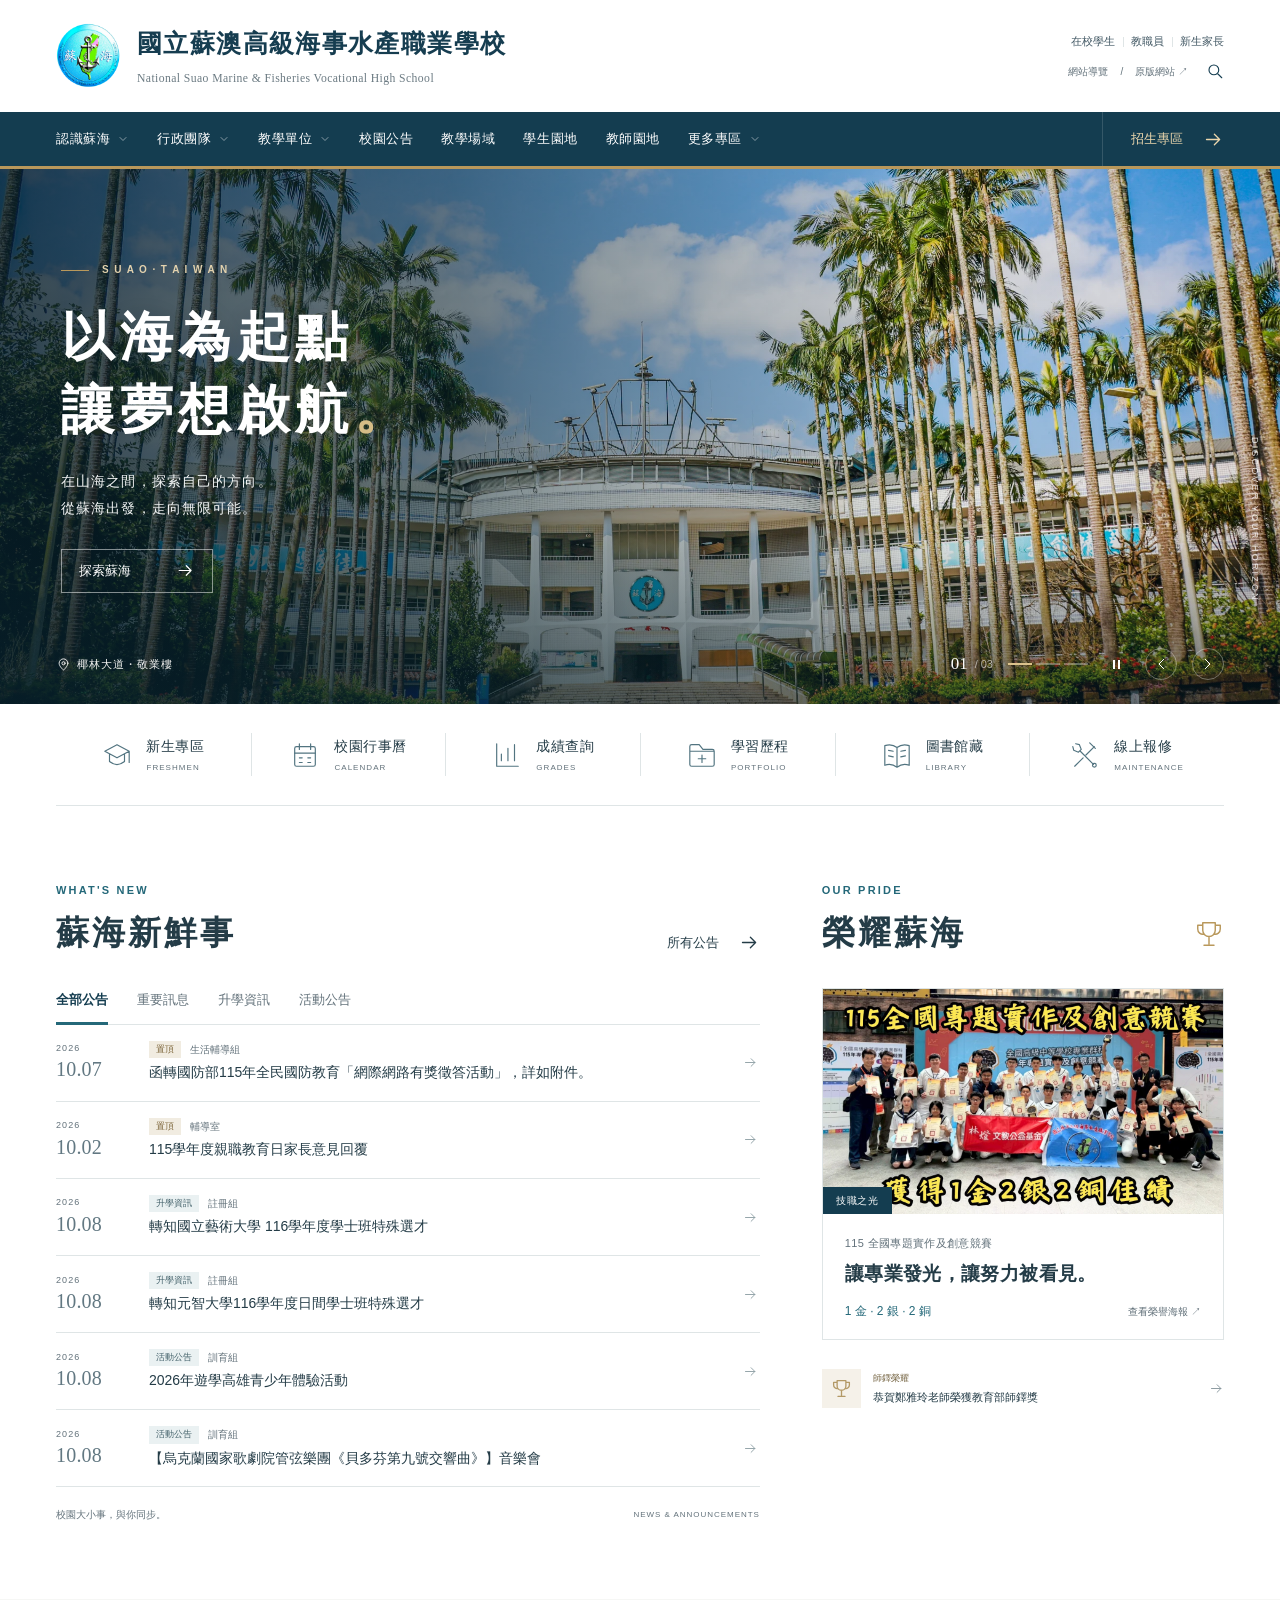
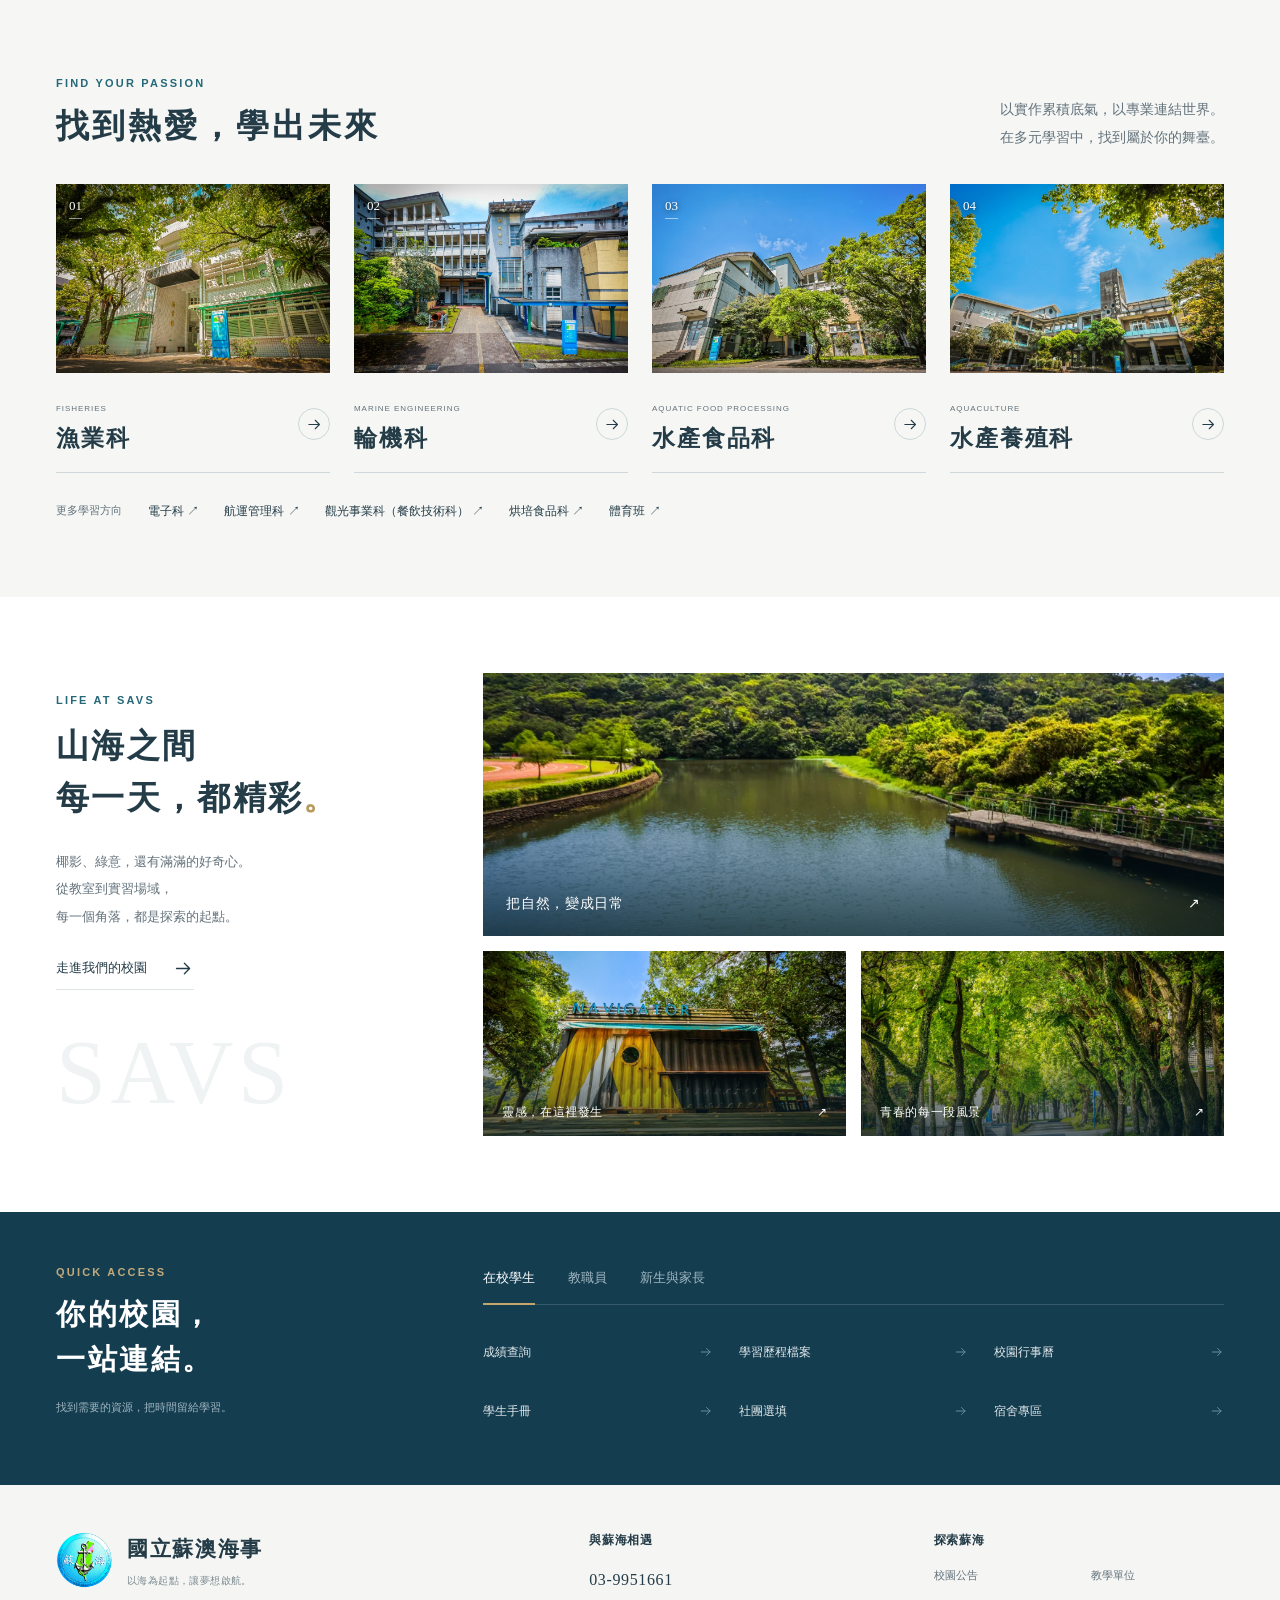
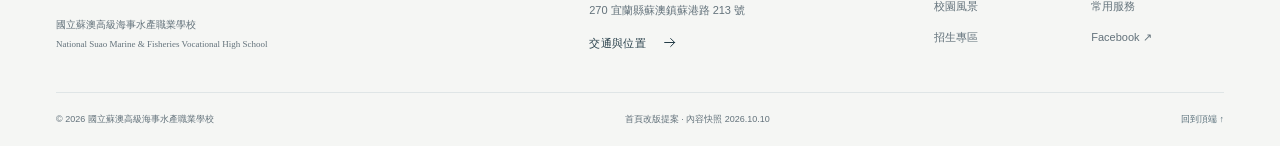
==== index.html @ fe8de96b "first commit" ====
<!doctype html>
<html lang="zh-Hant">
<head>
  <meta charset="utf-8">
  <meta name="viewport" content="width=device-width, initial-scale=1">
  <meta name="description" content="國立蘇澳高級海事水產職業學校。以海為起點，讓夢想啟航。探索校園、教學特色與最新消息。">
  <meta name="theme-color" content="#143d50">
  <title>國立蘇澳海事｜以海為起點，讓夢想啟航</title>
  <link rel="icon" href="assets/school-emblem.png">
  <link rel="preload" as="image" href="assets/hero-campus.webp">
  <link rel="stylesheet" href="style.css">
  <script src="news-data.js" defer></script>
  <script src="script.js" defer></script>
</head>
<body>
  <a class="skip-link" href="#main">跳至主要內容</a>
  <svg xmlns="http://www.w3.org/2000/svg" class="icon-library" aria-hidden="true">
    <symbol id="i-arrow" viewBox="0 0 24 24"><path d="M4 12h15m-6-6 6 6-6 6"/></symbol>
    <symbol id="i-chevron" viewBox="0 0 24 24"><path d="m8 5 7 7-7 7"/></symbol>
    <symbol id="i-down" viewBox="0 0 24 24"><path d="m6 9 6 6 6-6"/></symbol>
    <symbol id="i-search" viewBox="0 0 24 24"><circle cx="10.5" cy="10.5" r="6.5"/><path d="m16 16 5 5"/></symbol>
    <symbol id="i-cap" viewBox="0 0 32 32"><path d="m3 12 13-7 13 7-13 7-13-7Zm5 3v8c5 4 11 4 16 0v-8m5-3v12"/></symbol>
    <symbol id="i-calendar" viewBox="0 0 32 32"><rect x="5" y="7" width="22" height="21" rx="2"/><path d="M10 4v6m12-6v6M5 14h22m-17 5h3m6 0h3m-12 5h3m6 0h3"/></symbol>
    <symbol id="i-chart" viewBox="0 0 32 32"><path d="M5 4v24h23M10 22v-7m7 7V9m7 13V5"/></symbol>
    <symbol id="i-book" viewBox="0 0 32 32"><path d="M16 8C11 4 6 5 3 6v21c5-2 9-1 13 2 4-3 8-4 13-2V6c-3-1-8-2-13 2Zm0 0v21M7 11l5 1m-5 5 5 1m8-6 5-1m-5 7 5-1"/></symbol>
    <symbol id="i-folder" viewBox="0 0 32 32"><path d="M3 10V7a2 2 0 0 1 2-2h8l4 5h10a2 2 0 0 1 2 2v14a2 2 0 0 1-2 2H5a2 2 0 0 1-2-2V10Zm0 2h26m-13 4v8m-4-4h8"/></symbol>
    <symbol id="i-tools" viewBox="0 0 32 32"><path d="m6 4 4 1 2 5-3 3-5-2-1-4m8 5 14 14m-8-10 9-9m-5-4 6 6M5 28l9-9"/><circle cx="26" cy="27" r="2"/></symbol>
    <symbol id="i-pin" viewBox="0 0 24 24"><path d="M19 10c0 5-7 11-7 11S5 15 5 10a7 7 0 1 1 14 0Z"/><circle cx="12" cy="10" r="2.5"/></symbol>
    <symbol id="i-close" viewBox="0 0 24 24"><path d="m6 6 12 12M6 18 18 6"/></symbol>
    <symbol id="i-trophy" viewBox="0 0 24 24"><path d="M7 3h10v6a5 5 0 0 1-10 0V3Zm0 2H3v3a4 4 0 0 0 5 4m9-7h4v3a4 4 0 0 1-5 4m-4 2v6m-4 1h8"/></symbol>
  </svg>

  <header class="site-header" id="top">
    <div class="masthead wrap">
      <a class="brand" href="index.html" aria-label="國立蘇澳海事首頁">
        <img src="assets/school-emblem.png" width="66" height="66" alt="蘇澳海事校徽">
        <span class="brand-copy"><span class="school-name">國立蘇澳高級海事水產職業學校</span><span class="school-english" lang="en">National Suao Marine &amp; Fisheries Vocational High School</span></span>
      </a>
      <div class="header-actions">
        <div class="audience-links"><a href="#services" data-audience="students">在校學生</a><a href="#services" data-audience="staff">教職員</a><a href="#services" data-audience="families">新生家長</a></div>
        <div class="utility-links"><a href="#sitemap">網站導覽</a><span aria-hidden="true">/</span><a href="https://www.savs.ilc.edu.tw/home" target="_blank" rel="noopener">原版網站 ↗</a><button class="search-toggle" aria-label="搜尋首頁" aria-haspopup="dialog"><svg class="icon"><use href="#i-search"/></svg></button></div>
      </div>
      <div class="mobile-controls"><button class="search-toggle" aria-label="搜尋首頁" aria-haspopup="dialog"><svg class="icon"><use href="#i-search"/></svg></button><button class="menu-toggle" aria-label="開啟主選單" aria-expanded="false" aria-controls="main-nav"><span></span><span></span><span></span></button></div>
    </div>
    <div class="nav-shell">
      <nav class="main-nav wrap" id="main-nav" aria-label="主選單">
        <div class="nav-items">
          <details class="nav-group"><summary>認識蘇海 <svg class="icon"><use href="#i-down"/></svg></summary><div class="dropdown"><a href="https://www.savs.ilc.edu.tw/ischool/publish_page/0?cid=1228">學校簡史</a><a href="https://www.savs.ilc.edu.tw/ischool/publish_page/0?cid=1227">歷任校長</a><a href="#campus">校園風景</a><a href="https://www.savs.ilc.edu.tw/ischool/publish_page/0?cid=1232">交通路線</a></div></details>
          <details class="nav-group"><summary>行政團隊 <svg class="icon"><use href="#i-down"/></svg></summary><div class="dropdown"><a href="https://www.savs.ilc.edu.tw/ischool/publish_page/2">校長室</a><a href="https://www.savs.ilc.edu.tw/ischool/publish_page/3">教務處</a><a href="https://www.savs.ilc.edu.tw/ischool/publish_page/4">學務處</a><a href="https://www.savs.ilc.edu.tw/ischool/publish_page/5">實習處</a><a href="https://www.savs.ilc.edu.tw/ischool/publish_page/6">輔導室</a><a href="https://www.savs.ilc.edu.tw/ischool/publish_page/7">圖書館</a><a href="https://www.savs.ilc.edu.tw/ischool/publish_page/8">總務處</a><a href="https://www.savs.ilc.edu.tw/ischool/publish_page/9">人事室</a><a href="https://www.savs.ilc.edu.tw/ischool/publish_page/10">主計室</a><a href="https://www.savs.ilc.edu.tw/ischool/publish_page/11">進修部</a></div></details>
          <details class="nav-group"><summary>教學單位 <svg class="icon"><use href="#i-down"/></svg></summary><div class="dropdown"><a href="#departments">科別探索</a><a href="https://www.savs.ilc.edu.tw/ischool/publish_page/30">漁業科</a><a href="https://www.savs.ilc.edu.tw/ischool/publish_page/31">輪機科</a><a href="https://www.savs.ilc.edu.tw/ischool/publish_page/32">水產食品科</a><a href="https://www.savs.ilc.edu.tw/ischool/publish_page/33">水產養殖科</a><a href="https://www.savs.ilc.edu.tw/ischool/publish_page/34">電子科</a><a href="https://www.savs.ilc.edu.tw/ischool/publish_page/35">航運管理科</a><a href="https://www.savs.ilc.edu.tw/ischool/publish_page/36">觀光事業科（餐飲技術科）</a><a href="https://www.savs.ilc.edu.tw/ischool/publish_page/37">烘培食品科</a><a href="https://www.savs.ilc.edu.tw/ischool/publish_page/38">體育班</a></div></details>
          <a class="nav-link" href="#news">校園公告</a>
          <a class="nav-link" href="#campus">教學場域</a>
          <a class="nav-link" href="#services" data-audience="students">學生園地</a>
          <a class="nav-link" href="#services" data-audience="staff">教師園地</a>
          <details class="nav-group"><summary>更多專區 <svg class="icon"><use href="#i-down"/></svg></summary><div class="dropdown dropdown-right"><a href="https://www.savs.ilc.edu.tw/ischool/publish_page/16">優質計畫</a><a href="https://www.savs.ilc.edu.tw/ischool/publish_page/17">均質計畫</a><a href="https://www.savs.ilc.edu.tw/ischool/publish_page/22">家長會</a><a href="https://www.savs.ilc.edu.tw/ischool/publish_page/42">校友會</a><a href="https://www.savs.ilc.edu.tw/ischool/publish_page/43">教師會</a><a href="https://www.savs.ilc.edu.tw/ischool/publish_page/45">教育基金會</a></div></details>
        </div>
        <a class="nav-admission" href="https://www.savs.ilc.edu.tw/ischool/publish_page/117/">招生專區 <svg class="icon"><use href="#i-arrow"/></svg></a>
      </nav>
    </div>
  </header>

  <main id="main">
    <section class="hero" aria-roledescription="輪播" aria-label="遇見蘇海" tabindex="0">
      <div class="hero-photos">
        <img class="hero-photo is-active" src="assets/hero-campus.webp" alt="晴空下的蘇澳海事敬業樓與椰林大道" width="2400" height="1600" fetchpriority="high">
        <img class="hero-photo" src="assets/hero-evening.webp" alt="夕照映照蘇澳海事椰林與敬業樓" width="2000" height="1333" loading="lazy" aria-hidden="true">
        <img class="hero-photo" src="assets/hero-sports.webp" alt="青山環抱的蘇澳海事運動場" width="2000" height="1333" loading="lazy" aria-hidden="true">
      </div>
      <div class="hero-shade"></div>
      <div class="hero-inner wrap">
        <div class="hero-copy"><p class="eyebrow"><span></span> S U A O · T A I W A N</p><h1>以海為起點<br>讓夢想啟航<span class="gold-dot">。</span></h1><p class="hero-description">在山海之間，探索自己的方向。<br>從蘇海出發，走向無限可能。</p><a class="hero-cta" href="#departments">探索蘇海 <svg class="icon"><use href="#i-arrow"/></svg></a></div>
        <div class="hero-bottom"><span class="hero-location"><svg class="icon"><use href="#i-pin"/></svg><span id="slide-caption">椰林大道・敬業樓</span></span><div class="slider-controls"><span class="slide-count"><b id="slide-number">01</b><span>/ 03</span></span><div class="slide-dots" aria-label="選擇校園照片"><button class="is-active" data-slide="0" aria-label="第 1 張：椰林大道" aria-current="true"></button><button data-slide="1" aria-label="第 2 張：夕照蘇海" aria-current="false"></button><button data-slide="2" aria-label="第 3 張：綠茵操場" aria-current="false"></button></div><button class="slide-pause" aria-label="暫停輪播" aria-pressed="false"><span class="pause-glyph" aria-hidden="true"></span></button><button class="slide-arrow" id="prev-slide" aria-label="上一張照片"><svg class="icon"><use href="#i-chevron"/></svg></button><button class="slide-arrow" id="next-slide" aria-label="下一張照片"><svg class="icon"><use href="#i-chevron"/></svg></button></div></div>
      </div>
      <span class="hero-side-label" aria-hidden="true">DISCOVER YOUR HORIZON</span>
    </section>

    <nav class="quick-links wrap" aria-label="常用服務">
      <a href="https://www.savs.ilc.edu.tw/ischool/publish_page/115/"><svg class="quick-icon"><use href="#i-cap"/></svg><span>新生專區<small>FRESHMEN</small></span><svg class="icon quick-arrow"><use href="#i-arrow"/></svg></a>
      <a href="https://www.savs.ilc.edu.tw/ischool/publish_page/27/?cid=692"><svg class="quick-icon"><use href="#i-calendar"/></svg><span>校園行事曆<small>CALENDAR</small></span><svg class="icon quick-arrow"><use href="#i-arrow"/></svg></a>
      <a href="https://savs-ilc.k12ea.gov.tw/SCH_UI/"><svg class="quick-icon"><use href="#i-chart"/></svg><span>成績查詢<small>GRADES</small></span><svg class="icon quick-arrow"><use href="#i-arrow"/></svg></a>
      <a href="https://epf-mlife.k12ea.gov.tw/Portal.do"><svg class="quick-icon"><use href="#i-folder"/></svg><span>學習歷程<small>PORTFOLIO</small></span><svg class="icon quick-arrow"><use href="#i-arrow"/></svg></a>
      <a href="https://library.savs.ilc.edu.tw/webopac7/index.php"><svg class="quick-icon"><use href="#i-book"/></svg><span>圖書館藏<small>LIBRARY</small></span><svg class="icon quick-arrow"><use href="#i-arrow"/></svg></a>
      <a href="https://www.savs.ilc.edu.tw/ischool/public/repair/index.php?bid=8"><svg class="quick-icon"><use href="#i-tools"/></svg><span>線上報修<small>MAINTENANCE</small></span><svg class="icon quick-arrow"><use href="#i-arrow"/></svg></a>
    </nav>

    <section class="updates-section section-space" id="news">
      <div class="updates-grid wrap">
        <div class="news-column">
          <div class="section-heading"><div><p class="eyebrow">WHAT'S NEW</p><h2>蘇海新鮮事</h2></div><a class="text-link" href="https://www.savs.ilc.edu.tw/ischool/publish_page/0?cid=1260">所有公告 <svg class="icon"><use href="#i-arrow"/></svg></a></div>
          <div class="news-tabs" role="tablist" aria-label="公告分類"><button role="tab" id="tab-all" aria-controls="news-panel" aria-selected="true" data-category="all">全部公告</button><button role="tab" id="tab-important" aria-controls="news-panel" aria-selected="false" tabindex="-1" data-category="important">重要訊息</button><button role="tab" id="tab-admission" aria-controls="news-panel" aria-selected="false" tabindex="-1" data-category="admission">升學資訊</button><button role="tab" id="tab-activities" aria-controls="news-panel" aria-selected="false" tabindex="-1" data-category="activities">活動公告</button></div>
          <div id="news-panel" role="tabpanel" aria-labelledby="tab-all" tabindex="0"><div class="news-list" id="news-list"></div></div>
          <noscript><p>請啟用 JavaScript 以查看分類公告，或<a href="https://www.savs.ilc.edu.tw/ischool/publish_page/0?cid=1260">前往學校公告專區</a>。</p></noscript>
          <div class="news-bottom"><span>校園大小事，與你同步。</span><span>NEWS &amp; ANNOUNCEMENTS</span></div>
        </div>
        <aside class="honor-column" id="honors" aria-labelledby="honor-title">
          <div class="section-heading"><div><p class="eyebrow">OUR PRIDE</p><h2 id="honor-title">榮耀蘇海</h2></div><svg class="honor-icon"><use href="#i-trophy"/></svg></div>
          <button class="honor-feature" data-poster="assets/honor-project.webp" data-poster-title="115 全國專題實作及創意競賽：獲得 1 金 2 銀 2 銅佳績" aria-haspopup="dialog"><div class="honor-image"><img src="assets/honor-project.webp" alt="蘇海師生於115全國專題實作及創意競賽獲獎合影，1金2銀2銅" width="1300" height="731" loading="lazy"><span class="honor-tag">技職之光</span></div><div class="honor-copy"><p>115 全國專題實作及創意競賽</p><h3>讓專業發光，讓努力被看見。</h3><span class="honor-result">1 金 · 2 銀 · 2 銅 <span>查看榮譽海報 ↗</span></span></div></button>
          <button class="honor-small" data-poster="assets/honor-teacher.webp" data-poster-title="恭賀鄭雅玲老師榮獲115年度教育部師鐸獎" aria-haspopup="dialog"><span class="small-trophy"><svg class="icon"><use href="#i-trophy"/></svg></span><span><small>師鐸榮耀</small><strong>恭賀鄭雅玲老師榮獲教育部師鐸獎</strong></span><svg class="icon"><use href="#i-arrow"/></svg></button>
        </aside>
      </div>
    </section>

    <section class="departments-section section-space" id="departments">
      <div class="wrap"><div class="section-heading"><div><p class="eyebrow">FIND YOUR PASSION</p><h2>找到熱愛，學出未來</h2></div><p class="section-intro">以實作累積底氣，以專業連結世界。<br>在多元學習中，找到屬於你的舞臺。</p></div>
        <div class="department-grid">
          <a class="department-card" href="https://www.savs.ilc.edu.tw/ischool/publish_page/30"><div class="department-image"><img src="assets/department-fishery.webp" alt="漁業科實習與教學空間" width="1000" height="667" loading="lazy"><span class="department-number">01</span></div><div class="department-copy"><span><small>FISHERIES</small><h3>漁業科</h3></span><span class="circle-arrow"><svg class="icon"><use href="#i-arrow"/></svg></span></div></a>
          <a class="department-card" href="https://www.savs.ilc.edu.tw/ischool/publish_page/31"><div class="department-image"><img src="assets/department-marine.webp" alt="輪機科教學設備" width="1000" height="667" loading="lazy"><span class="department-number">02</span></div><div class="department-copy"><span><small>MARINE ENGINEERING</small><h3>輪機科</h3></span><span class="circle-arrow"><svg class="icon"><use href="#i-arrow"/></svg></span></div></a>
          <a class="department-card" href="https://www.savs.ilc.edu.tw/ischool/publish_page/32"><div class="department-image"><img src="assets/department-food.webp" alt="水產食品科實習教室" width="1000" height="667" loading="lazy"><span class="department-number">03</span></div><div class="department-copy"><span><small>AQUATIC FOOD PROCESSING</small><h3>水產食品科</h3></span><span class="circle-arrow"><svg class="icon"><use href="#i-arrow"/></svg></span></div></a>
          <a class="department-card" href="https://www.savs.ilc.edu.tw/ischool/publish_page/33"><div class="department-image"><img src="assets/department-aquaculture.webp" alt="水產養殖科實習場域" width="1000" height="667" loading="lazy"><span class="department-number">04</span></div><div class="department-copy"><span><small>AQUACULTURE</small><h3>水產養殖科</h3></span><span class="circle-arrow"><svg class="icon"><use href="#i-arrow"/></svg></span></div></a>
        </div>
        <div class="more-departments"><span>更多學習方向</span><a href="https://www.savs.ilc.edu.tw/ischool/publish_page/34">電子科 ↗</a><a href="https://www.savs.ilc.edu.tw/ischool/publish_page/35">航運管理科 ↗</a><a href="https://www.savs.ilc.edu.tw/ischool/publish_page/36">觀光事業科（餐飲技術科） ↗</a><a href="https://www.savs.ilc.edu.tw/ischool/publish_page/37">烘培食品科 ↗</a><a href="https://www.savs.ilc.edu.tw/ischool/publish_page/38">體育班 ↗</a></div>
      </div>
    </section>

    <section class="campus-section section-space" id="campus">
      <div class="wrap campus-layout"><div class="campus-story"><p class="eyebrow">LIFE AT SAVS</p><h2>山海之間<br>每一天，都精彩<span>。</span></h2><p>椰影、綠意，還有滿滿的好奇心。<br>從教室到實習場域，<br>每一個角落，都是探索的起點。</p><a class="text-link" href="https://www.savs.ilc.edu.tw/ischool/publish_page/0?cid=2896">走進我們的校園 <svg class="icon"><use href="#i-arrow"/></svg></a><span class="campus-wordmark" aria-hidden="true">SAVS</span></div>
        <div class="campus-gallery"><button class="campus-tile tile-large" data-poster="assets/campus-lake.webp" data-poster-title="綠意環抱的蘇海校園" aria-haspopup="dialog"><img src="assets/campus-lake.webp" alt="蘇海校園的湖景與青山" width="1000" height="667" loading="lazy"><span>把自然，變成日常 <span>↗</span></span></button><button class="campus-tile" data-poster="assets/campus-workshop.webp" data-poster-title="校園裡的創意空間" aria-haspopup="dialog"><img src="assets/campus-workshop.webp" alt="樹蔭下色彩明亮的特色教學空間" width="1000" height="667" loading="lazy"><span>靈感，在這裡發生 <span>↗</span></span></button><button class="campus-tile" data-poster="assets/campus-green.webp" data-poster-title="漫步蘇海綠蔭大道" aria-haspopup="dialog"><img src="assets/campus-green.webp" alt="陽光穿過綠蔭的校園步道" width="1000" height="667" loading="lazy"><span>青春的每一段風景 <span>↗</span></span></button></div>
      </div>
    </section>

    <section class="services-section" id="services"><div class="wrap services-layout"><div class="services-heading"><p class="eyebrow">QUICK ACCESS</p><h2>你的校園，<br>一站連結。</h2><p>找到需要的資源，把時間留給學習。</p></div><div class="services-content"><div class="service-tabs" role="tablist" aria-label="服務對象"><button role="tab" id="service-students" data-service="students" aria-selected="true" aria-controls="service-panel">在校學生</button><button role="tab" id="service-staff" data-service="staff" aria-selected="false" aria-controls="service-panel" tabindex="-1">教職員</button><button role="tab" id="service-families" data-service="families" aria-selected="false" aria-controls="service-panel" tabindex="-1">新生與家長</button></div><div id="service-panel" role="tabpanel" aria-labelledby="service-students" tabindex="0"><div class="service-links" id="service-links"></div></div><noscript><a href="https://www.savs.ilc.edu.tw/home">前往學校服務入口</a></noscript></div></div></section>
  </main>

  <footer class="site-footer" id="sitemap"><div class="wrap"><div class="footer-main"><div class="footer-brand"><a class="brand" href="#top"><img src="assets/school-emblem.png" width="58" height="58" alt=""><span><strong>國立蘇澳海事</strong><small>以海為起點，讓夢想啟航。</small></span></a><p>國立蘇澳高級海事水產職業學校<br><span lang="en">National Suao Marine &amp; Fisheries Vocational High School</span></p></div><div class="footer-contact"><h3>與蘇海相遇</h3><a href="tel:+88639951661">03-9951661</a><p>270 宜蘭縣蘇澳鎮蘇港路 213 號</p><a class="footer-map" href="https://www.savs.ilc.edu.tw/ischool/publish_page/0?cid=1232">交通與位置 <svg class="icon"><use href="#i-arrow"/></svg></a></div><div class="footer-links"><h3>探索蘇海</h3><div><a href="#news">校園公告</a><a href="#departments">教學單位</a><a href="#campus">校園風景</a><a href="#services">常用服務</a><a href="https://www.savs.ilc.edu.tw/ischool/publish_page/117/">招生專區</a><a href="https://zh-tw.facebook.com/savs.ilc.edu.tw/">Facebook ↗</a></div></div></div><div class="footer-bottom"><p>© <span id="copyright-year">2026</span> 國立蘇澳高級海事水產職業學校</p><span>首頁改版提案 · 內容快照 2026.10.10</span><a href="#top">回到頂端 ↑</a></div></div></footer>

  <dialog class="search-dialog" id="search-dialog" aria-labelledby="search-title"><div class="dialog-header"><span class="eyebrow">SEARCH SAVS</span><button class="dialog-close" aria-label="關閉搜尋"><svg class="icon"><use href="#i-close"/></svg></button></div><h2 id="search-title">想找什麼呢？</h2><label class="search-field"><svg class="icon"><use href="#i-search"/></svg><input type="search" id="site-search" placeholder="搜尋首頁公告、科別或常用服務" autocomplete="off" aria-label="搜尋首頁公告、科別或常用服務"></label><p class="search-hint">搜尋範圍：本頁公告與服務連結</p><div id="search-results" class="search-results" aria-live="polite"></div></dialog>
  <dialog class="image-dialog" id="image-dialog" aria-labelledby="image-caption"><div class="dialog-header"><p id="image-caption"></p><button class="dialog-close" aria-label="關閉圖片"><svg class="icon"><use href="#i-close"/></svg></button></div><img id="dialog-image" alt=""></dialog>
</body>
</html>
---- style.css ----
:root{--navy:#143d50;--navy-deep:#102f40;--teal:#246879;--gold:#b9985b;--ink:#243c47;--muted:#63727b;--paper:#f6f7f5;--line:#dfe5e6;--serif:"Noto Serif TC","Songti TC","PMingLiU",serif;--sans:"Noto Sans TC","PingFang TC","Microsoft JhengHei",sans-serif}
*{box-sizing:border-box}html{scroll-behavior:smooth;scroll-padding-top:24px}body{margin:0;color:var(--ink);background:#fff;font-family:var(--sans);font-size:15px;line-height:1.7;-webkit-font-smoothing:antialiased}body.modal-open{overflow:hidden}a{color:inherit;text-decoration:none}button,input{font:inherit}button{cursor:pointer;color:inherit}button,a{-webkit-tap-highlight-color:transparent}button{border:0;background:none}img{max-width:100%;height:auto;display:block}h1,h2,h3,p{margin:0}h1,h2,h3{line-height:1.45}button:focus-visible,a:focus-visible,input:focus-visible,summary:focus-visible,[tabindex]:focus-visible{outline:3px solid #c6a15b;outline-offset:5px}svg{fill:none;stroke:currentColor;stroke-width:1.5;stroke-linecap:round;stroke-linejoin:round}.icon{width:21px;height:21px;flex-shrink:0;vertical-align:middle}.icon-library{position:absolute;width:0;height:0;overflow:hidden}.wrap{width:min(1280px,calc(100% - 112px));margin-inline:auto}.section-space{padding-block:76px}.eyebrow{font-size:11px;font-weight:600;letter-spacing:.2em;color:var(--teal);line-height:1.6;margin-bottom:10px}h2{font-family:var(--serif);font-size:33px;font-weight:700;letter-spacing:.09em}.section-heading{display:flex;align-items:flex-end;justify-content:space-between;gap:24px;margin-bottom:29px}.section-intro{font-size:14px;color:var(--muted);line-height:1.95}.text-link{display:inline-flex;align-items:center;gap:20px;font-size:13px;white-space:nowrap;padding-bottom:4px}.text-link:hover{color:var(--teal)}.text-link .icon{transition:transform .2s}.text-link:hover .icon{transform:translateX(4px)}.skip-link{position:fixed;left:20px;top:-100px;background:var(--navy);color:#fff;z-index:100;padding:12px 20px}.skip-link:focus{top:12px}
/* The quiet masthead and blue navigation echo the reference school's hierarchy. */
.site-header{position:relative;z-index:20;background:#fff}.masthead{height:112px;display:flex;align-items:center;justify-content:space-between;gap:25px}.brand{display:inline-flex;align-items:center;gap:15px}.brand img{object-fit:contain;flex-shrink:0}.brand-copy{display:flex;flex-direction:column;gap:4px}.school-name{font-family:var(--serif);font-size:25px;letter-spacing:.055em;font-weight:700;color:#163d50;white-space:nowrap}.school-english{font-family:Georgia,serif;font-size:11.7px;letter-spacing:.035em;color:#6b7a82}.header-actions{display:flex;flex-direction:column;align-items:flex-end;gap:12px;flex-shrink:0;font-size:11px}.audience-links,.utility-links{display:flex;align-items:center;gap:16px}.audience-links a{color:#435965}.audience-links a:hover,.utility-links a:hover{color:var(--teal)}.audience-links a+a{position:relative}.audience-links a+a:before{content:"";height:10px;border-left:1px solid var(--line);position:absolute;left:-8px;top:5px}.utility-links{color:#63727b;font-size:10px;gap:12px}.search-toggle{padding:0 0 0 6px;color:var(--navy);display:flex;align-items:center}.search-toggle .icon{width:18px;height:18px}.menu-toggle,.mobile-controls{display:none}.nav-shell{background:var(--navy);border-bottom:3px solid var(--gold)}.main-nav{display:flex;align-items:stretch;justify-content:space-between;height:54px;color:#fff}.nav-items{display:flex;align-items:stretch;gap:28px}.nav-group{position:relative}.nav-group summary{display:flex;align-items:center;gap:7px;list-style:none;height:100%;cursor:pointer;font-size:13px;letter-spacing:.04em}.nav-group summary::-webkit-details-marker{display:none}.nav-group summary .icon{width:12px;height:12px;opacity:.65}.nav-group[open] summary .icon{transform:rotate(180deg)}.nav-group summary:hover,.nav-link:hover{color:#dacaac}.nav-link{display:flex;align-items:center;font-size:13px;letter-spacing:.04em}.dropdown{position:absolute;top:calc(100% + 3px);left:-20px;width:232px;background:white;color:var(--ink);padding:12px 0;box-shadow:0 12px 28px #102f4024;border-top:2px solid var(--gold)}.dropdown a{display:block;padding:9px 22px;font-size:13px;line-height:1.55}.dropdown a:hover{background:var(--paper);color:var(--teal)}.dropdown-right{left:auto;right:-20px}.nav-admission{align-items:center;display:flex;gap:20px;color:#ebd7ad;font-size:13px;border-left:1px solid #ffffff24;padding-left:28px}.nav-admission:hover{color:#fff}
/* A photo-led introduction, with controls usable by keyboard and touch. */
.hero{height:535px;position:relative;isolation:isolate;background:var(--navy-deep);overflow:hidden;color:#fff}.hero-photos,.hero-photo,.hero-shade{position:absolute;inset:0;width:100%;height:100%}.hero-photo{object-fit:cover;object-position:50% 77%;opacity:0;transition:opacity 1s ease;z-index:-3}.hero-photo.is-active{opacity:1}.hero-photo:nth-child(3){object-position:50% 59%}.hero-shade{background:linear-gradient(90deg,rgba(7,32,43,.79) 0%,rgba(9,35,44,.55) 35%,rgba(9,35,44,.08) 73%),linear-gradient(0deg,rgba(8,33,44,.5),transparent 33%);z-index:-1}.hero-inner{position:relative;height:100%;display:flex;flex-direction:column;justify-content:center;padding-bottom:18px}.hero-copy{padding-left:5px}.hero .eyebrow{color:#e3d2ae;font-size:10px;letter-spacing:.14em;display:flex;align-items:center;gap:13px;margin-bottom:23px}.hero .eyebrow>span{display:block;width:28px;height:1px;background:var(--gold)}.hero h1{font-family:var(--serif);font-weight:600;font-size:53px;line-height:1.38;letter-spacing:.105em;text-shadow:0 2px 20px #05191e20}.gold-dot{color:#d6bd86}.hero-description{font-size:14px;font-weight:300;letter-spacing:.08em;line-height:1.9;color:#f1f3f3;margin-top:21px}.hero-cta{display:inline-flex;align-items:center;justify-content:space-between;min-width:152px;padding:10px 17px;border:1px solid #ffffff80;font-size:13px;margin-top:27px;gap:36px;transition:background .2s}.hero-cta:hover{background:#ffffff18}.hero-cta .icon{width:19px}.hero-bottom{position:absolute;left:0;right:0;bottom:24px;display:flex;align-items:center;justify-content:space-between}.hero-location{font-size:11px;letter-spacing:.09em;display:flex;align-items:center;gap:6px;color:#f2f2f0}.hero-location .icon{width:15px;height:15px}.slider-controls{display:flex;align-items:center;gap:15px}.slide-count{font-size:11px;display:flex;align-items:center;gap:7px}.slide-count b{font-size:17px;font-family:Georgia,serif;font-weight:400}.slide-count>span{opacity:.6}.slide-dots{display:flex;gap:4px;align-items:center}.slide-dots button{width:24px;height:30px;padding:10px 0;position:relative}.slide-dots button:after{content:"";display:block;width:100%;height:2px;background:#ffffff50}.slide-dots button.is-active:after{background:#dbc28d}.slide-pause{width:27px;height:30px;display:grid;place-items:center}.pause-glyph{width:7px;height:9px;border-left:2px solid #fff;border-right:2px solid #fff}.slide-pause[aria-pressed="true"] .pause-glyph{border:0;width:0;height:0;border-top:5px solid transparent;border-bottom:5px solid transparent;border-left:7px solid #fff}.slide-arrow{width:32px;height:32px;border:1px solid #ffffff55;border-radius:50%;display:grid;place-items:center;padding:6px}.slide-arrow:hover{background:#ffffff25}.slide-arrow .icon{width:16px;height:16px}#prev-slide .icon{transform:rotate(180deg)}.hero-side-label{position:absolute;right:18px;top:50%;writing-mode:vertical-rl;font-size:9px;letter-spacing:.24em;opacity:.8}
.quick-links{display:grid;grid-template-columns:repeat(6,1fr);padding-block:29px;border-bottom:1px solid var(--line)}.quick-links>a{display:flex;gap:14px;align-items:center;justify-content:center;padding:2px 15px;position:relative}.quick-links>a+a{border-left:1px solid var(--line)}.quick-icon{width:30px;height:30px;flex-shrink:0;color:#527480;stroke-width:1.25}.quick-links span{font-size:14px;line-height:1.65;letter-spacing:.03em}.quick-links small{display:block;font-size:8px;letter-spacing:.13em;color:#63727b;margin-top:3px}.quick-arrow{display:none}.quick-links>a:hover{color:var(--teal)}.quick-links>a:hover .quick-icon{transform:translateY(-3px);transition:transform .2s}
/* News stays editorial and scannable; achievements have room for real photographs. */
.updates-grid{display:grid;grid-template-columns:minmax(0,1.75fr) minmax(0,1fr);gap:62px}.news-tabs{display:flex;border-bottom:1px solid var(--line);gap:29px;margin-top:31px}.news-tabs button{padding:0 0 13px;position:relative;color:var(--muted);font-size:13px;white-space:nowrap}.news-tabs [aria-selected="true"]{color:var(--navy);font-weight:600}.news-tabs [aria-selected="true"]:after{content:"";position:absolute;bottom:-1px;left:0;right:0;height:3px;background:var(--teal)}.news-list{min-height:373px}.news-item{display:grid;grid-template-columns:78px 1fr 17px;gap:15px;align-items:center;padding:16px 0;border-bottom:1px solid var(--line);min-height:74px}.news-date{font-family:Georgia,serif;color:#627882;display:flex;flex-direction:column;line-height:1.25}.news-date .date-day{font-size:20px;letter-spacing:.01em}.news-date .date-year{font-family:var(--sans);font-size:9px;letter-spacing:.12em;order:-1;color:#63727b;margin-bottom:3px}.news-body{min-width:0}.news-title{font-size:14px;line-height:1.7;display:-webkit-box;-webkit-line-clamp:1;-webkit-box-orient:vertical;overflow:hidden;font-weight:500}.news-meta{font-size:10px;color:#63727b;display:flex;align-items:center;gap:9px;margin-bottom:3px}.news-tag{font-size:9px;padding:1px 7px;line-height:1.7;background:#eaf1f2;color:#43616a}.news-tag.is-pinned{background:#f1ece1;color:#786033}.news-item>.icon{width:15px;color:#8fa0a6}.news-item:hover .news-title{color:var(--teal)}.news-item:hover>.icon{transform:translateX(3px)}.news-bottom{display:flex;justify-content:space-between;align-items:center;font-size:10px;color:#63727b;margin-top:19px}.news-bottom span:last-child{font-size:8px;letter-spacing:.12em}.honor-column .section-heading{margin-bottom:30px}.honor-icon{width:30px;height:30px;color:var(--gold);margin-bottom:9px;stroke-width:1.15}.honor-feature{text-align:left;padding:0;display:block;width:100%;border:1px solid var(--line);background:#fff}.honor-image{position:relative;overflow:hidden}.honor-image img{width:100%;aspect-ratio:16/9;object-fit:contain;transition:transform .5s}.honor-feature:hover img{transform:scale(1.025)}.honor-tag{position:absolute;left:0;bottom:0;padding:5px 13px;background:var(--navy);color:#fff;font-size:10px;letter-spacing:.08em}.honor-copy{padding:20px 22px 18px}.honor-copy>p{font-size:11px;color:#63727b;letter-spacing:.03em;margin-bottom:7px}.honor-copy h3{font-family:var(--serif);font-size:19px;letter-spacing:.02em;margin-bottom:14px}.honor-result{display:flex;align-items:center;justify-content:space-between;color:var(--teal);font-size:12px}.honor-result span{font-size:10px;color:var(--muted)}.honor-small{display:flex;align-items:center;text-align:left;gap:12px;width:100%;margin-top:16px;padding:13px 0}.small-trophy{width:39px;height:39px;background:#f5f1e9;display:grid;place-items:center;color:#b39966;flex-shrink:0}.honor-small>span:nth-child(2){flex:1}.honor-small small{display:block;color:#756442;font-size:9px;margin-bottom:2px}.honor-small strong{display:block;font-weight:500;font-size:11px;line-height:1.7}.honor-small>.icon{width:15px;color:#88979d}
.departments-section{background:var(--paper)}.departments-section .section-heading{margin-bottom:33px}.department-grid{display:grid;grid-template-columns:repeat(4,minmax(0,1fr));gap:24px}.department-image{position:relative;overflow:hidden}.department-image img{width:100%;aspect-ratio:1.45;object-fit:cover;transition:transform .6s}.department-card:hover img{transform:scale(1.05)}.department-number{position:absolute;left:13px;top:12px;color:#fff;font-family:Georgia,serif;font-size:13px;border-bottom:1px solid #fff8;line-height:1.5;padding-bottom:3px;text-shadow:0 1px 5px #0009}.department-copy{padding:20px 0 16px;display:flex;justify-content:space-between;align-items:center;border-bottom:1px solid #cfd9db;gap:6px}.department-copy small{font-size:8px;color:#63727b;letter-spacing:.12em}.department-copy h3{font-family:var(--serif);font-size:23px;font-weight:600;letter-spacing:.08em;margin-top:4px}.circle-arrow{width:32px;height:32px;border:1px solid #ccd7da;border-radius:50%;display:grid;place-items:center;flex-shrink:0}.circle-arrow .icon{width:17px}.department-card:hover .circle-arrow{background:var(--navy);border-color:var(--navy);color:#fff}.more-departments{display:flex;flex-wrap:wrap;gap:14px 25px;align-items:center;padding-top:28px;font-size:12px}.more-departments>span{color:#63727b;font-size:11px;margin-right:1px}.more-departments>a:hover{color:var(--teal);text-decoration:underline;text-underline-offset:4px}
.campus-section{overflow:hidden}.campus-layout{display:grid;grid-template-columns:.82fr 1.7fr;gap:70px;align-items:center}.campus-story{position:relative;align-self:stretch;padding-top:19px}.campus-story h2{font-size:33px;line-height:1.6;letter-spacing:.07em;white-space:nowrap}.campus-story h2 span{color:var(--gold)}.campus-story>p:not(.eyebrow){font-size:13px;line-height:2.1;color:var(--muted);margin-top:23px}.campus-story .text-link{margin-top:27px;border-bottom:1px solid var(--line);padding-bottom:10px;gap:26px}.campus-wordmark{font-family:Georgia,serif;font-size:90px;letter-spacing:.05em;color:#f0f3f3;line-height:1;margin-top:38px;display:block;user-select:none}.campus-gallery{display:grid;grid-template-columns:1fr 1fr;gap:15px}.campus-tile{position:relative;overflow:hidden;padding:0;display:block;color:#fff;text-align:left}.campus-tile img{width:100%;height:185px;object-fit:cover;transition:transform .7s}.campus-tile:after{content:"";position:absolute;inset:40% 0 0;background:linear-gradient(transparent,#071f2aa8);pointer-events:none}.campus-tile>span{position:absolute;bottom:14px;left:19px;right:19px;font-size:12px;letter-spacing:.05em;z-index:1;display:flex;justify-content:space-between}.campus-tile:hover img{transform:scale(1.04)}.tile-large{grid-column:1/-1}.tile-large img{height:263px}.tile-large>span{font-size:14px;bottom:20px;left:23px;right:23px}
.services-section{background:var(--navy);color:#fff;padding:52px 0}.services-layout{display:grid;grid-template-columns:.82fr 1.7fr;gap:70px}.services-heading .eyebrow{color:#c2aa7b}.services-heading h2{font-size:29px;line-height:1.55}.services-heading>p:last-child{font-size:11px;color:#a0b5bf;margin-top:17px}.service-tabs{display:flex;gap:33px;border-bottom:1px solid #ffffff25}.service-tabs button{padding:3px 0 15px;color:#a2b8c2;position:relative;font-size:13px}.service-tabs [aria-selected="true"]{color:#fff}.service-tabs [aria-selected="true"]:after{content:"";position:absolute;bottom:-1px;left:0;right:0;height:2px;background:#c4a56b}.service-links{display:grid;grid-template-columns:repeat(3,1fr);gap:14px 26px;padding-top:25px;min-height:128px}.service-links a{display:flex;justify-content:space-between;gap:10px;align-items:center;font-size:12px;color:#e1e8eb;padding:4px 0}.service-links .icon{width:14px;height:14px;color:#7597a5}.service-links a:hover{color:#dec28c}
.site-footer{background:#f5f6f4;padding-top:47px}.footer-main{display:grid;grid-template-columns:1.65fr 1fr 1fr;gap:54px;padding-bottom:38px}.footer-brand .brand{gap:13px}.footer-brand .brand strong{display:block;font-size:21px;font-family:var(--serif);letter-spacing:.08em}.footer-brand .brand small{display:block;font-size:10px;color:#7c8a90;margin-top:4px;letter-spacing:.04em}.footer-brand>p{font-size:10px;color:#63727b;margin-top:18px;line-height:1.9}.footer-brand>p span{font-family:Georgia,serif;font-size:9px}.footer-main h3{font-size:12px;letter-spacing:.06em;font-weight:600;margin-bottom:17px}.footer-contact>a{font-size:16px;font-family:Georgia,serif;letter-spacing:.04em}.footer-contact>p{font-size:11px;color:#63727b;margin-top:7px}.footer-contact .footer-map{display:inline-flex;align-items:center;gap:16px;font-size:11px;margin-top:13px;font-family:var(--sans)}.footer-map .icon{width:16px}.footer-links>div{display:grid;grid-template-columns:1fr 1fr;gap:12px 25px;font-size:11px;color:#63727b}.footer-links a:hover{color:var(--teal)}.footer-bottom{border-top:1px solid var(--line);padding:19px 0;display:flex;justify-content:space-between;gap:20px;color:#63727b;font-size:9px}.footer-bottom>a{color:#576e79}
/* Dialogs are shared by the on-page search and full-size image viewer. */
dialog{border:0;color:var(--ink);padding:28px;max-height:90svh;box-shadow:0 24px 90px #071e3d40}dialog::backdrop{background:#0a2535ad;backdrop-filter:blur(4px)}.dialog-header{display:flex;align-items:center;justify-content:space-between;gap:20px;margin-bottom:16px}.dialog-header .eyebrow{margin:0}.dialog-close{display:grid;place-items:center;width:34px;height:34px;background:#eff3f3;flex-shrink:0}.search-dialog{width:min(680px,calc(100% - 32px));padding:32px 36px}.search-dialog h2{font-size:28px;margin:12px 0 25px}.search-field{display:flex;align-items:center;border-bottom:2px solid var(--navy);gap:14px;padding-bottom:10px}.search-field input{border:0;background:transparent;width:100%;padding:5px 0;color:var(--ink);font-size:15px;border-radius:0;min-width:0}.search-field input:focus{outline:none}.search-field:focus-within{outline:2px solid var(--gold);outline-offset:7px}.search-hint{font-size:11px;color:var(--muted);margin-top:13px}.search-results{margin-top:22px;max-height:42svh;overflow:auto}.search-results>a{display:flex;justify-content:space-between;align-items:center;gap:18px;border-bottom:1px solid var(--line);padding:13px 0;font-size:13px}.search-results>a:hover{color:var(--teal)}.search-results small{display:block;color:#8a979d;font-size:10px;margin-bottom:3px}.search-empty{padding:20px 0;color:var(--muted);font-size:13px}.image-dialog{width:min(1100px,calc(100% - 32px));padding:20px}.image-dialog .dialog-header{font-size:14px}.image-dialog>img{width:100%;max-height:75svh;object-fit:contain;background:#f2f4f3}
@media(min-width:1600px){.hero{height:600px}.hero h1{font-size:59px}.hero-inner{padding-bottom:15px}}
@media(max-width:1199px){.wrap{width:calc(100% - 72px)}.school-name{font-size:22px}.school-english{font-size:10.5px}.brand img{width:58px;height:58px}.header-actions{font-size:10px}.nav-items{gap:21px}.nav-group summary,.nav-link,.nav-admission{font-size:12px}.nav-admission{gap:12px;padding-left:19px}.quick-links>a{gap:10px;padding-inline:9px}.quick-links span{font-size:12px}.quick-icon{width:27px;height:27px}.updates-grid{gap:40px;grid-template-columns:1.6fr 1fr}.department-grid{gap:18px}.campus-layout,.services-layout{gap:38px;grid-template-columns:.9fr 1.7fr}.campus-story h2{font-size:29px}.honor-copy{padding:17px}.honor-copy h3{font-size:17px}.more-departments{gap:12px 20px}.footer-main{gap:30px}.footer-brand>p span{font-size:8px}}
@media(max-width:1023px){.school-name{font-size:21px}.school-english{font-size:10px;letter-spacing:0}.header-actions{display:none}.mobile-controls{display:flex;align-items:center;gap:12px;flex-shrink:0}.mobile-controls .search-toggle{width:30px;height:36px;justify-content:center;padding:0}.masthead{height:94px}.menu-toggle{display:flex;flex-direction:column;justify-content:center;align-items:center;gap:5px;width:42px;height:42px;color:var(--navy);background:#f1f5f4;flex-shrink:0}.menu-toggle span{width:19px;height:1.5px;background:currentColor;transition:transform .2s}.menu-toggle[aria-expanded="true"] span:first-child{transform:translateY(6.5px) rotate(45deg)}.menu-toggle[aria-expanded="true"] span:nth-child(2){opacity:0}.menu-toggle[aria-expanded="true"] span:last-child{transform:translateY(-6.5px) rotate(-45deg)}.nav-shell{border-bottom-width:2px}.main-nav{height:auto;display:none;padding-block:15px 22px}.main-nav.is-open{display:flex;flex-direction:column;max-height:calc(100svh - 96px);overflow:auto}.nav-items{flex-direction:column;gap:0}.nav-link,.nav-group summary{min-height:47px;font-size:14px;justify-content:space-between;border-bottom:1px solid #ffffff19}.dropdown{position:static;width:100%;background:#204858;color:#f5f7f7;box-shadow:none;border:0;margin-block:0 9px;padding-block:5px}.dropdown a{padding-block:9px}.dropdown a:hover{background:#315a69;color:#fff}.nav-admission{padding:16px 0 0;border:0;justify-content:space-between;font-size:14px}.hero{height:520px}.hero h1{font-size:48px}.quick-links{grid-template-columns:repeat(3,1fr);padding-block:14px}.quick-links>a{padding:18px;justify-content:flex-start;gap:17px}.quick-links>a:nth-child(4){border-left:0}.quick-links>a:nth-child(-n+3){border-bottom:1px solid var(--line)}.quick-links span{font-size:14px}.quick-arrow{display:block;margin-left:auto;width:16px;color:#a7b3b7}.updates-grid{grid-template-columns:1.5fr 1fr;gap:29px}.news-tabs{gap:19px}.news-tabs button{font-size:12px}.news-item{grid-template-columns:58px 1fr 13px;gap:12px}.news-date .date-day{font-size:17px}.news-title{font-size:13px}.news-bottom span:last-child{display:none}.honor-result{align-items:flex-start;gap:9px;flex-direction:column}.honor-copy h3{font-size:16px}.section-space{padding-block:59px}h2{font-size:29px}.department-copy h3{font-size:20px}.department-copy small{font-size:7px;letter-spacing:.07em}.circle-arrow{width:27px;height:27px}.department-image img{aspect-ratio:1.1}.campus-layout{grid-template-columns:1fr 1.55fr;gap:30px}.campus-story h2{font-size:25px}.campus-story>p:not(.eyebrow){font-size:12px}.campus-wordmark{font-size:70px}.campus-tile img{height:159px}.tile-large img{height:225px}.services-layout{grid-template-columns:1fr 1.7fr;gap:32px}.service-links{grid-template-columns:1fr 1fr;gap:10px 23px}.footer-main{grid-template-columns:1.35fr 1fr;gap:35px}.footer-links{grid-column:1/-1;display:flex;align-items:center;gap:30px}.footer-links h3{margin:0}.footer-links>div{display:flex;flex-wrap:wrap;gap:14px 25px}}
@media(max-width:767px){.wrap{width:calc(100% - 40px)}.masthead{height:85px;gap:8px}.mobile-controls{gap:4px}.mobile-controls .search-toggle{width:25px}.brand{gap:10px}.brand img{width:46px;height:46px}.school-name{font-size:clamp(12px,3.6vw,20px);letter-spacing:0}.school-english{font-size:7px;line-height:1.4;max-width:235px}.brand-copy{gap:4px}.menu-toggle{width:34px;height:36px}.hero{height:505px}.hero-inner{padding-bottom:38px}.hero-photo{object-position:56% 50%}.hero-photo:nth-child(3){object-position:60% 50%}.hero-shade{background:linear-gradient(90deg,#092a3ac9,#092a3a47),linear-gradient(0deg,#08263277,transparent 50%)}.hero-copy{padding-left:2px}.hero .eyebrow{font-size:9px;margin-bottom:22px}.hero h1{font-size:42px;line-height:1.45;letter-spacing:.09em}.hero-description{font-size:12px;margin-top:19px;letter-spacing:.045em}.hero-cta{font-size:12px;margin-top:23px;padding:9px 15px;min-width:142px}.hero-side-label{right:9px;font-size:8px;top:40%}.hero-bottom{bottom:20px;gap:10px}.hero-location{font-size:9px;letter-spacing:0;gap:3px}.hero-location .icon{width:12px}.slider-controls{gap:8px}.slide-count{gap:5px;font-size:9px}.slide-count b{font-size:16px}.slide-dots{gap:3px}.slide-dots button{width:15px}.slide-pause{width:18px}.slide-arrow{width:27px;height:27px;padding:4px}.quick-links{grid-template-columns:repeat(3,1fr);padding-block:8px}.quick-links>a{padding:16px 6px;gap:8px;flex-direction:column;text-align:center;justify-content:center}.quick-links span{font-size:12px}.quick-links small{font-size:7px;margin-top:1px;letter-spacing:.1em}.quick-icon{width:26px;height:26px}.quick-arrow{display:none}.section-space{padding-block:45px}.updates-grid{grid-template-columns:1fr;gap:43px}.section-heading{margin-bottom:24px;gap:16px}h2{font-size:27px}.eyebrow{font-size:9px;margin-bottom:7px;letter-spacing:.17em}.text-link{font-size:11px;gap:11px}.news-tabs{margin-top:25px;gap:0;justify-content:space-between}.news-tabs button{font-size:12px;padding-bottom:12px}.news-list{min-height:0}.news-item{grid-template-columns:57px 1fr 13px;padding:14px 0;gap:12px;min-height:81px}.news-title{-webkit-line-clamp:2;font-size:13px}.news-meta{font-size:9px;gap:7px}.news-date .date-day{font-size:18px}.news-bottom{margin-top:14px}.news-bottom span:last-child{display:block;font-size:7px}.honor-column .section-heading{margin-bottom:23px}.honor-image img{aspect-ratio:16/9}.honor-copy{padding:19px 21px}.honor-copy h3{font-size:20px;margin-bottom:13px}.honor-result{flex-direction:row;align-items:center;font-size:12px}.honor-small{margin-top:13px;padding:10px 0}.honor-small strong{font-size:12px}.departments-section .section-heading{display:block}.section-intro{margin-top:17px;font-size:12px;line-height:1.8}.department-grid{grid-template-columns:1fr 1fr;gap:25px 17px}.department-image img{aspect-ratio:1.15}.department-copy{padding-top:14px;padding-bottom:14px}.department-copy small{font-size:6.5px;letter-spacing:.03em}.department-copy h3{font-size:21px;letter-spacing:.04em}.department-number{font-size:11px;left:10px;top:8px}.more-departments{padding-top:22px;gap:12px 20px;font-size:11px}.more-departments>span{width:100%;font-size:10px}.campus-layout{display:block}.campus-story{padding-top:0}.campus-story h2{font-size:29px;line-height:1.6}.campus-story>p:not(.eyebrow){margin-top:18px;font-size:12px}.campus-story .text-link{margin-top:19px}.campus-wordmark{position:absolute;bottom:15px;right:-6px;font-size:72px;z-index:-1;margin:0}.campus-gallery{margin-top:27px;gap:12px}.campus-tile img{height:167px}.tile-large img{height:230px}.campus-tile>span{font-size:10px;left:12px;right:12px;bottom:13px;letter-spacing:0}.tile-large>span{font-size:13px;left:17px;bottom:17px}.services-section{padding:39px 0}.services-layout{display:block}.services-heading h2{font-size:26px}.services-heading h2 br{display:none}.services-heading>p:last-child{margin-top:11px}.services-content{margin-top:28px}.service-tabs{gap:0;justify-content:space-between}.service-tabs button{font-size:12px;padding-bottom:12px}.service-links{padding-top:18px;gap:12px 26px}.service-links a{font-size:12px}.site-footer{padding-top:34px}.footer-main{grid-template-columns:1fr;gap:29px;padding-bottom:30px}.footer-brand .brand img{width:48px;height:48px}.footer-brand>p{margin-top:13px}.footer-brand>p span{font-size:9px}.footer-contact h3{margin-bottom:10px}.footer-contact>a{font-size:18px}.footer-contact .footer-map{margin-top:10px}.footer-links{grid-column:auto;display:block}.footer-links h3{margin-bottom:14px}.footer-links>div{display:grid;grid-template-columns:repeat(3,1fr);gap:14px}.footer-bottom{display:grid;grid-template-columns:1fr auto;gap:8px;font-size:8px;padding:17px 0}.footer-bottom>span{grid-row:2;grid-column:1/-1;color:#63727b}.footer-bottom>a{grid-row:1;grid-column:2}.search-dialog{padding:22px}.search-dialog h2{font-size:25px;margin-bottom:21px}.search-field input{font-size:12px}.image-dialog{padding:12px}.image-dialog .dialog-header{font-size:12px;line-height:1.7;gap:10px;margin-bottom:10px}.dialog-close{width:30px;height:30px}}
@media(max-width:374px){.wrap{width:calc(100% - 32px)}.brand img{width:39px;height:39px}.brand{gap:7px}.school-english{font-size:7px}.hero h1{font-size:37px}.hero-location{display:none}.hero-bottom{justify-content:flex-end}.department-copy h3{font-size:18px}.circle-arrow{width:24px;height:24px}.more-departments{gap:11px 16px}}
@media(prefers-reduced-motion:reduce){html{scroll-behavior:auto}*,*:before,*:after{transition:none!important;animation:none!important}}
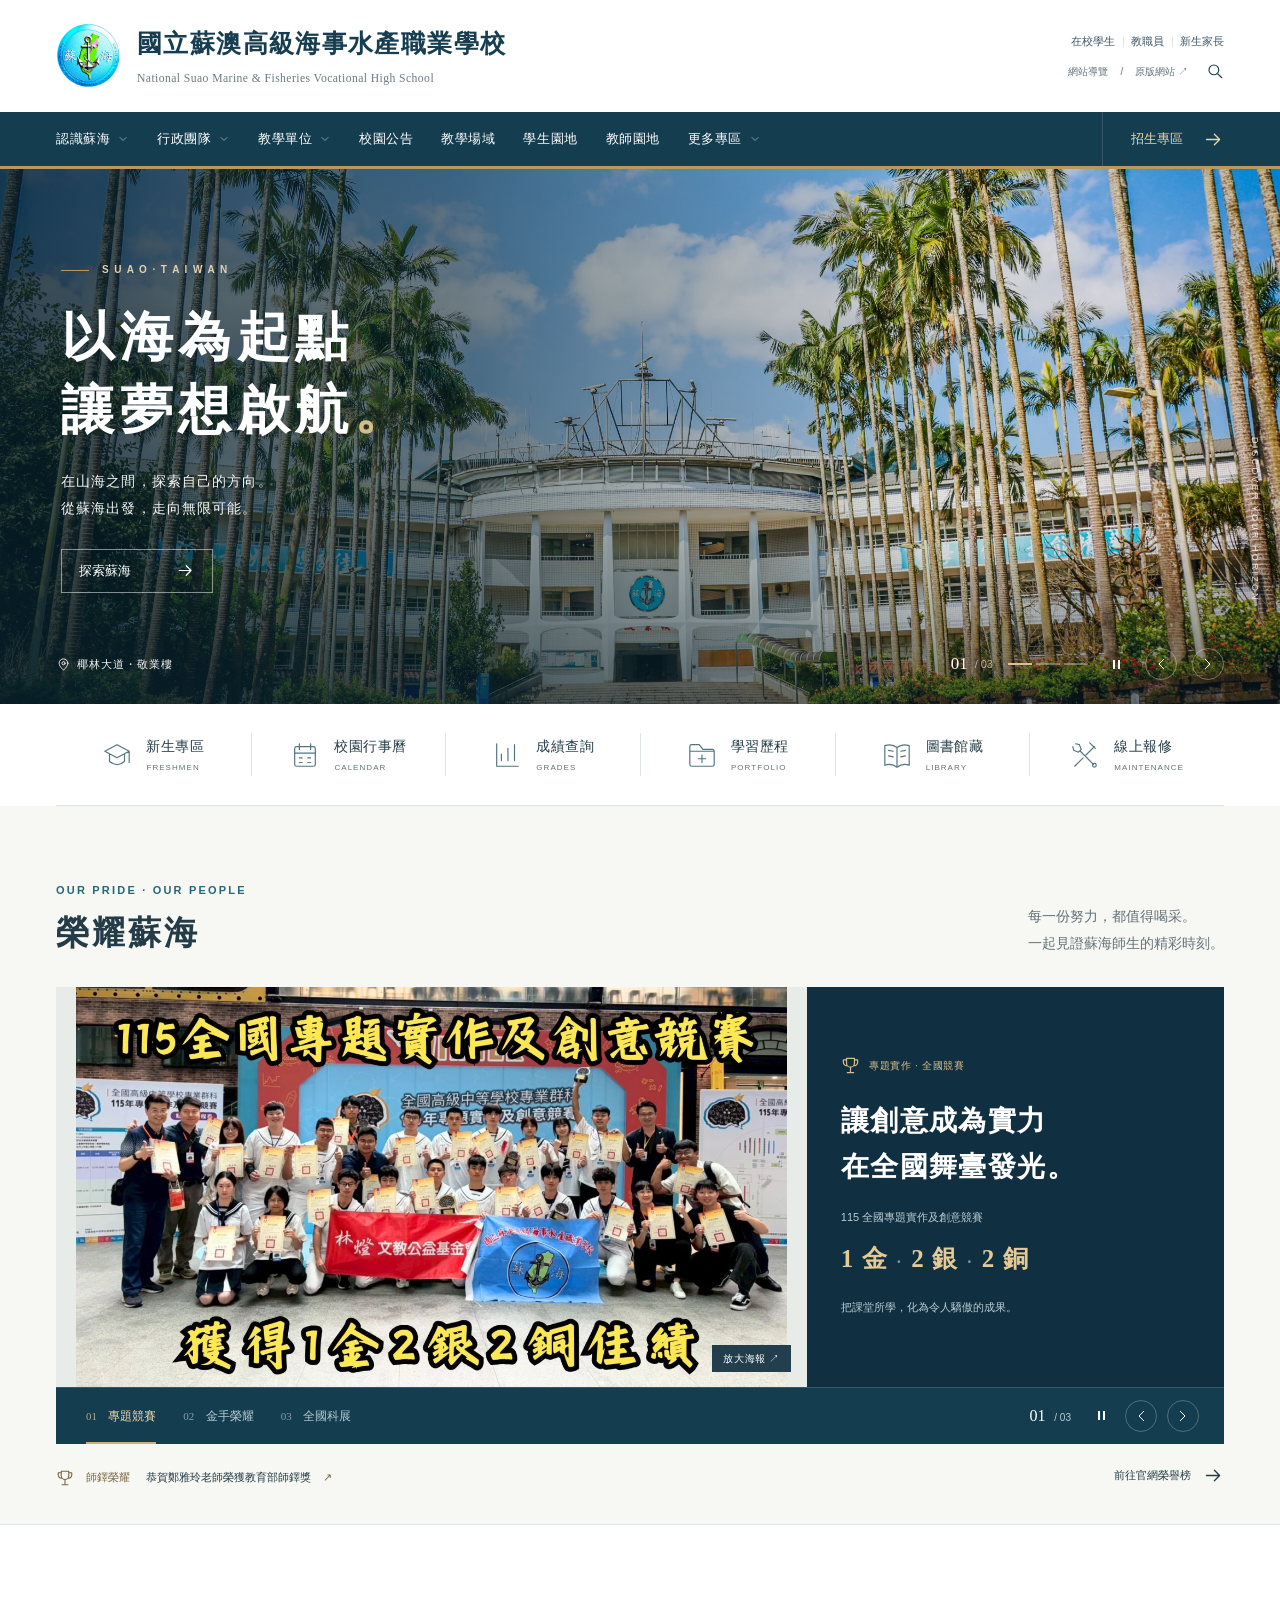
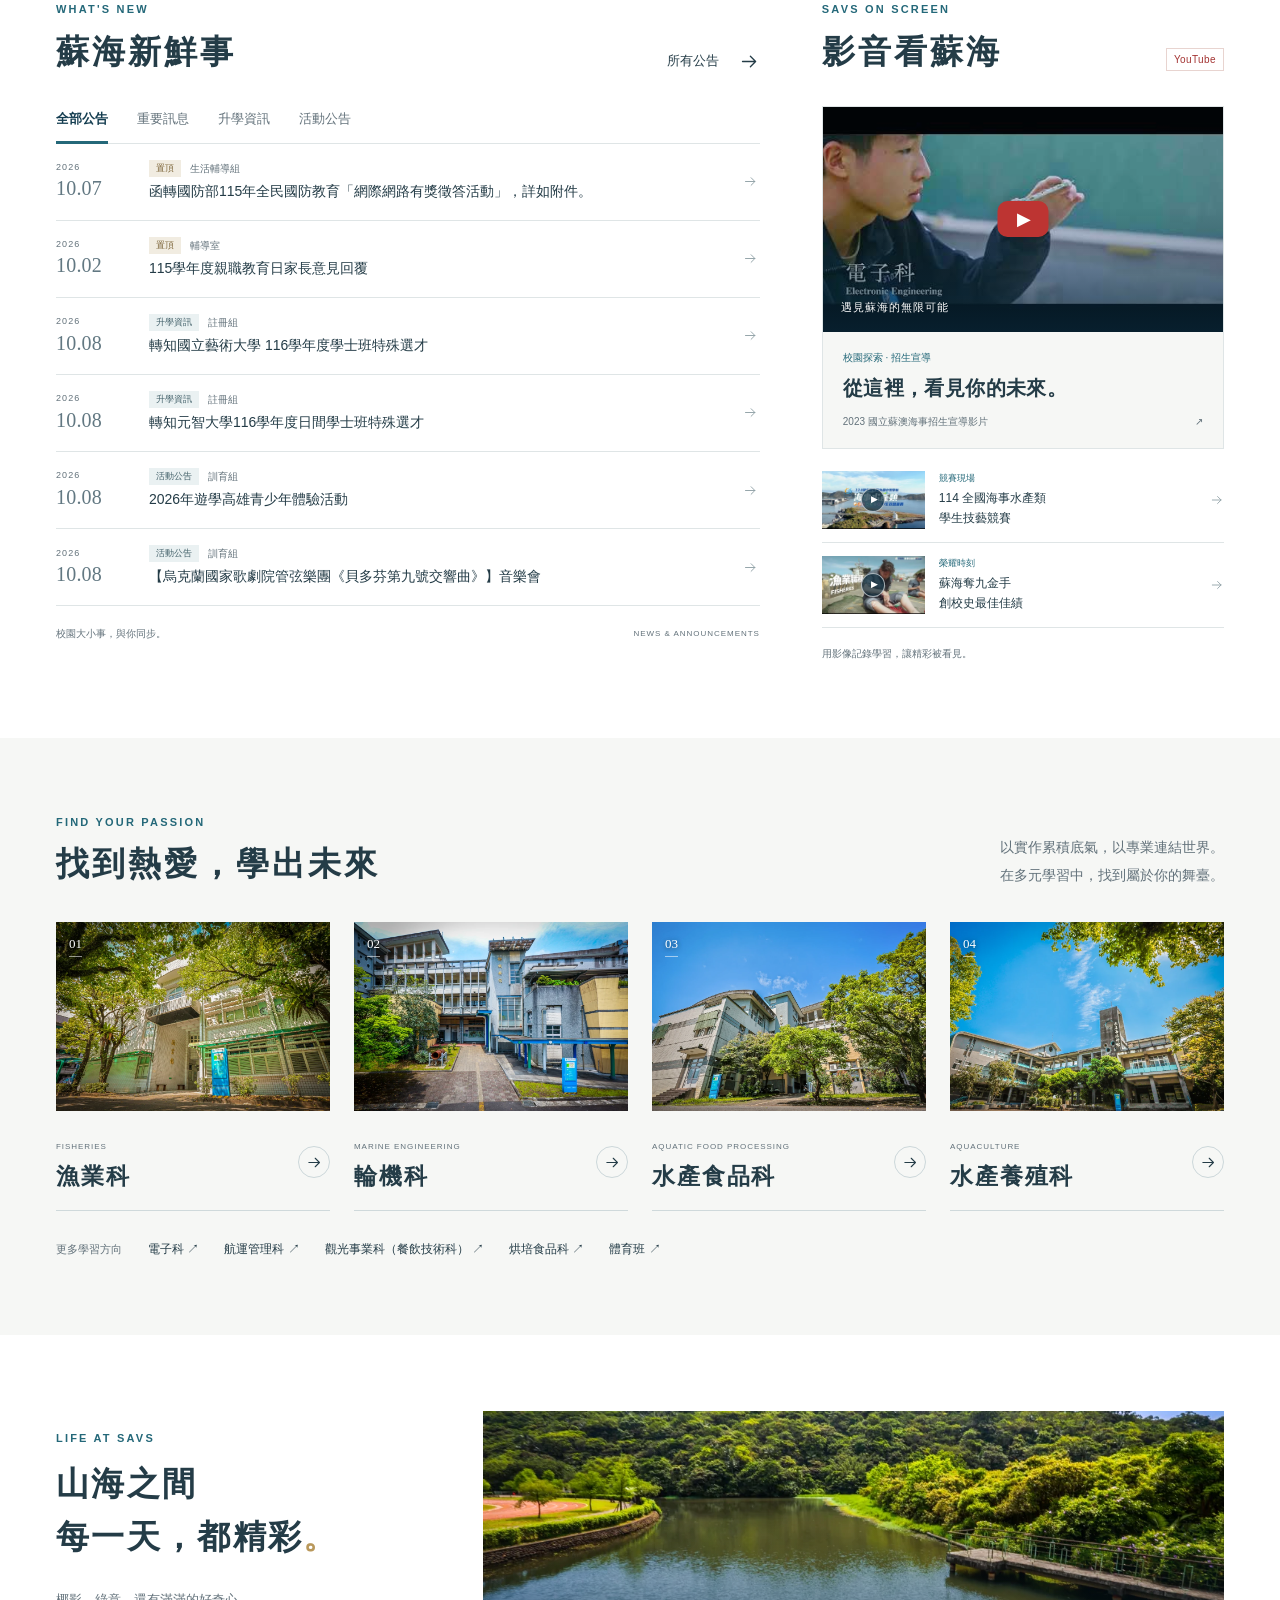
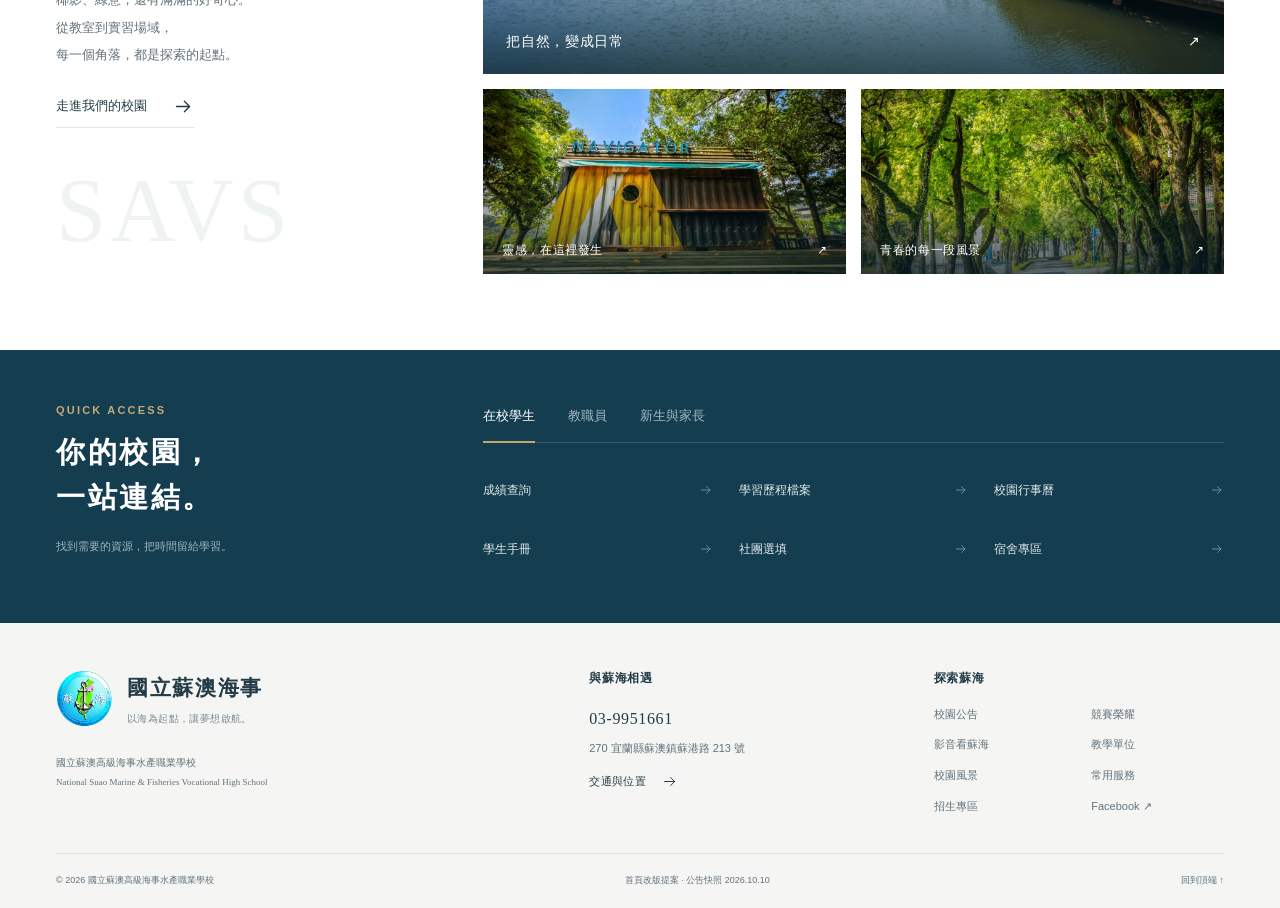
==== commit 59a6db52: "Add awards carousel and video feature to homepage - Introduced a new awards section with independent" ====
--- a/index.html
+++ b/index.html
@@ -52,7 +52,7 @@
           <a class="nav-link" href="#campus">教學場域</a>
           <a class="nav-link" href="#services" data-audience="students">學生園地</a>
           <a class="nav-link" href="#services" data-audience="staff">教師園地</a>
-          <details class="nav-group"><summary>更多專區 <svg class="icon"><use href="#i-down"/></svg></summary><div class="dropdown dropdown-right"><a href="https://www.savs.ilc.edu.tw/ischool/publish_page/16">優質計畫</a><a href="https://www.savs.ilc.edu.tw/ischool/publish_page/17">均質計畫</a><a href="https://www.savs.ilc.edu.tw/ischool/publish_page/22">家長會</a><a href="https://www.savs.ilc.edu.tw/ischool/publish_page/42">校友會</a><a href="https://www.savs.ilc.edu.tw/ischool/publish_page/43">教師會</a><a href="https://www.savs.ilc.edu.tw/ischool/publish_page/45">教育基金會</a></div></details>
+          <details class="nav-group"><summary>更多專區 <svg class="icon"><use href="#i-down"/></svg></summary><div class="dropdown dropdown-right"><a href="#honors">競賽榮耀</a><a href="#videos">影音看蘇海</a><a href="https://www.savs.ilc.edu.tw/ischool/publish_page/16">優質計畫</a><a href="https://www.savs.ilc.edu.tw/ischool/publish_page/17">均質計畫</a><a href="https://www.savs.ilc.edu.tw/ischool/publish_page/22">家長會</a><a href="https://www.savs.ilc.edu.tw/ischool/publish_page/42">校友會</a><a href="https://www.savs.ilc.edu.tw/ischool/publish_page/43">教師會</a><a href="https://www.savs.ilc.edu.tw/ischool/publish_page/45">教育基金會</a></div></details>
         </div>
         <a class="nav-admission" href="https://www.savs.ilc.edu.tw/ischool/publish_page/117/">招生專區 <svg class="icon"><use href="#i-arrow"/></svg></a>
       </nav>
@@ -83,6 +83,32 @@
       <a href="https://www.savs.ilc.edu.tw/ischool/public/repair/index.php?bid=8"><svg class="quick-icon"><use href="#i-tools"/></svg><span>線上報修<small>MAINTENANCE</small></span><svg class="icon quick-arrow"><use href="#i-arrow"/></svg></a>
     </nav>
 
+    <section class="awards-section section-space" id="honors" aria-labelledby="awards-title">
+      <div class="wrap">
+        <div class="section-heading"><div><p class="eyebrow">OUR PRIDE · OUR PEOPLE</p><h2 id="awards-title">榮耀蘇海</h2></div><p class="section-intro">每一份努力，都值得喝采。<br>一起見證蘇海師生的精彩時刻。</p></div>
+        <div class="awards-carousel" aria-roledescription="輪播" aria-label="競賽佳績" tabindex="0">
+          <div class="award-slide" role="group" aria-roledescription="投影片" aria-label="第 1 張，共 3 張">
+            <button class="award-photo" data-poster="assets/honor-project.webp" data-poster-title="115 全國專題實作及創意競賽：1 金 2 銀 2 銅" aria-label="放大115全國專題實作及創意競賽得獎海報" aria-haspopup="dialog"><img src="assets/honor-project.webp" alt="115全國專題實作及創意競賽得獎師生合影與1金2銀2銅賀榜" width="1300" height="731" loading="lazy"><span class="award-expand">放大海報 ↗</span></button>
+            <div class="award-story"><span class="award-category"><svg class="icon"><use href="#i-trophy"/></svg> 專題實作 · 全國競賽</span><h3>讓創意成為實力<br>在全國舞臺發光。</h3><p>115 全國專題實作及創意競賽</p><strong class="award-result">1 金 <span>·</span> 2 銀 <span>·</span> 2 銅</strong><span class="award-note">把課堂所學，化為令人驕傲的成果。</span></div>
+          </div>
+          <div class="award-slide" role="group" aria-roledescription="投影片" aria-label="第 2 張，共 3 張" hidden>
+            <button class="award-photo" data-poster="assets/honor-skills.webp" data-poster-title="114學年度海事水產學生技藝競賽：9金手獎、5優勝" aria-label="放大114學年度海事水產學生技藝競賽得獎海報" aria-haspopup="dialog"><img src="assets/honor-skills.webp" alt="114學年度海事水產學生技藝競賽獲9金手獎與5優勝的師生合影" width="1000" height="389" loading="lazy"><span class="award-expand">放大海報 ↗</span></button>
+            <div class="award-story"><span class="award-category"><svg class="icon"><use href="#i-trophy"/></svg> 技藝競賽 · 金手榮耀</span><h3>用雙手練就專業<br>讓技藝綻放光芒。</h3><p>114 學年度海事水產學生技藝競賽</p><strong class="award-result">9 金手獎 <span>·</span> 5 優勝</strong><span class="award-note">每一次練習，都是走向卓越的累積。</span></div>
+          </div>
+          <div class="award-slide" role="group" aria-roledescription="投影片" aria-label="第 3 張，共 3 張" hidden>
+            <button class="award-photo" data-poster="assets/honor-science.jpg" data-poster-title="第66屆全國科展：榮獲第三名" aria-label="放大第66屆全國科展得獎海報" aria-haspopup="dialog"><img src="assets/honor-science.jpg" alt="蘇澳海事參加第66屆全國科展榮獲第三名賀榜" width="1000" height="389" loading="lazy"><span class="award-expand">放大海報 ↗</span></button>
+            <div class="award-story"><span class="award-category"><svg class="icon"><use href="#i-trophy"/></svg> 科學探索 · 研究成果</span><h3>從好奇出發<br>讓探索走得更遠。</h3><p>第 66 屆全國中小學科學展覽會</p><strong class="award-result">全國第三名</strong><span class="award-note">在實驗與探索之間，找到新的可能。</span></div>
+          </div>
+          <div class="awards-toolbar">
+            <div class="award-picks" aria-label="選擇競賽佳績"><button data-award="0" aria-current="true"><span>01</span> 專題競賽</button><button data-award="1" aria-current="false"><span>02</span> 金手榮耀</button><button data-award="2" aria-current="false"><span>03</span> 全國科展</button></div>
+            <div class="award-controls"><span class="award-count"><b id="award-number">01</b> / 03</span><button id="award-pause" aria-label="暫停競賽輪播" aria-pressed="false"><span class="pause-glyph" aria-hidden="true"></span></button><button id="award-prev" aria-label="上一張競賽照片"><svg class="icon"><use href="#i-chevron"/></svg></button><button id="award-next" aria-label="下一張競賽照片"><svg class="icon"><use href="#i-chevron"/></svg></button></div>
+          </div>
+          <p class="sr-only" id="award-status" aria-live="polite" aria-atomic="true"></p>
+        </div>
+        <div class="awards-footnote"><button data-poster="assets/honor-teacher.webp" data-poster-title="恭賀鄭雅玲老師榮獲115年度教育部師鐸獎" aria-haspopup="dialog"><svg class="icon"><use href="#i-trophy"/></svg><span>師鐸榮耀 <strong>恭賀鄭雅玲老師榮獲教育部師鐸獎</strong></span><span aria-hidden="true">↗</span></button><a class="text-link" href="https://www.savs.ilc.edu.tw/ischool/widget/site_news/main2.php?uid=WID_0_2_cfbcac00ec47f4577fe36694ea714655e2c6043f&amp;maximize=1&amp;allbtn=0">前往官網榮譽榜 <svg class="icon"><use href="#i-arrow"/></svg></a></div>
+      </div>
+    </section>
+
     <section class="updates-section section-space" id="news">
       <div class="updates-grid wrap">
         <div class="news-column">
@@ -92,10 +118,11 @@
           <noscript><p>請啟用 JavaScript 以查看分類公告，或<a href="https://www.savs.ilc.edu.tw/ischool/publish_page/0?cid=1260">前往學校公告專區</a>。</p></noscript>
           <div class="news-bottom"><span>校園大小事，與你同步。</span><span>NEWS &amp; ANNOUNCEMENTS</span></div>
         </div>
-        <aside class="honor-column" id="honors" aria-labelledby="honor-title">
-          <div class="section-heading"><div><p class="eyebrow">OUR PRIDE</p><h2 id="honor-title">榮耀蘇海</h2></div><svg class="honor-icon"><use href="#i-trophy"/></svg></div>
-          <button class="honor-feature" data-poster="assets/honor-project.webp" data-poster-title="115 全國專題實作及創意競賽：獲得 1 金 2 銀 2 銅佳績" aria-haspopup="dialog"><div class="honor-image"><img src="assets/honor-project.webp" alt="蘇海師生於115全國專題實作及創意競賽獲獎合影，1金2銀2銅" width="1300" height="731" loading="lazy"><span class="honor-tag">技職之光</span></div><div class="honor-copy"><p>115 全國專題實作及創意競賽</p><h3>讓專業發光，讓努力被看見。</h3><span class="honor-result">1 金 · 2 銀 · 2 銅 <span>查看榮譽海報 ↗</span></span></div></button>
-          <button class="honor-small" data-poster="assets/honor-teacher.webp" data-poster-title="恭賀鄭雅玲老師榮獲115年度教育部師鐸獎" aria-haspopup="dialog"><span class="small-trophy"><svg class="icon"><use href="#i-trophy"/></svg></span><span><small>師鐸榮耀</small><strong>恭賀鄭雅玲老師榮獲教育部師鐸獎</strong></span><svg class="icon"><use href="#i-arrow"/></svg></button>
+        <aside class="video-column" id="videos" aria-labelledby="video-title">
+          <div class="section-heading"><div><p class="eyebrow">SAVS ON SCREEN</p><h2 id="video-title">影音看蘇海</h2></div><span class="youtube-label">YouTube</span></div>
+          <button class="video-feature" data-video="xNviX53kY-o" data-video-title="2023 國立蘇澳海事招生宣導影片" aria-haspopup="dialog" aria-label="播放2023國立蘇澳海事招生宣導影片"><span class="video-cover"><img src="assets/video-admission.jpg" alt="蘇澳海事招生宣導影片縮圖" width="480" height="360" loading="lazy"><span class="video-play" aria-hidden="true">▶</span><span class="video-cover-label">遇見蘇海的無限可能</span></span><span class="video-feature-copy"><small>校園探索 · 招生宣導</small><strong>從這裡，看見你的未來。</strong><span>2023 國立蘇澳海事招生宣導影片 <span aria-hidden="true">↗</span></span></span></button>
+          <div class="video-list"><button class="video-item" data-video="0jX9qeB7zxw" data-video-title="114 海事水產類｜全國高級中等學校學生技藝競賽" aria-haspopup="dialog"><span class="video-thumb"><img src="assets/video-skills.jpg" alt="海事水產類技藝競賽影片縮圖" width="480" height="360" loading="lazy"><span aria-hidden="true">▶</span></span><span class="video-item-copy"><small>競賽現場</small><strong>114 全國海事水產類<br>學生技藝競賽</strong></span><svg class="icon"><use href="#i-arrow"/></svg></button><button class="video-item" data-video="dd6gKxgvbUw" data-video-title="114全國海事水產技藝競賽 蘇海奪九金手創校史最佳" aria-haspopup="dialog"><span class="video-thumb"><img src="assets/video-news.jpg" alt="蘇海奪九金手新聞報導縮圖" width="480" height="360" loading="lazy"><span aria-hidden="true">▶</span></span><span class="video-item-copy"><small>榮耀時刻</small><strong>蘇海奪九金手<br>創校史最佳佳績</strong></span><svg class="icon"><use href="#i-arrow"/></svg></button></div>
+          <p class="video-hint">用影像記錄學習，讓精彩被看見。</p>
         </aside>
       </div>
     </section>
@@ -121,9 +148,10 @@
     <section class="services-section" id="services"><div class="wrap services-layout"><div class="services-heading"><p class="eyebrow">QUICK ACCESS</p><h2>你的校園，<br>一站連結。</h2><p>找到需要的資源，把時間留給學習。</p></div><div class="services-content"><div class="service-tabs" role="tablist" aria-label="服務對象"><button role="tab" id="service-students" data-service="students" aria-selected="true" aria-controls="service-panel">在校學生</button><button role="tab" id="service-staff" data-service="staff" aria-selected="false" aria-controls="service-panel" tabindex="-1">教職員</button><button role="tab" id="service-families" data-service="families" aria-selected="false" aria-controls="service-panel" tabindex="-1">新生與家長</button></div><div id="service-panel" role="tabpanel" aria-labelledby="service-students" tabindex="0"><div class="service-links" id="service-links"></div></div><noscript><a href="https://www.savs.ilc.edu.tw/home">前往學校服務入口</a></noscript></div></div></section>
   </main>
 
-  <footer class="site-footer" id="sitemap"><div class="wrap"><div class="footer-main"><div class="footer-brand"><a class="brand" href="#top"><img src="assets/school-emblem.png" width="58" height="58" alt=""><span><strong>國立蘇澳海事</strong><small>以海為起點，讓夢想啟航。</small></span></a><p>國立蘇澳高級海事水產職業學校<br><span lang="en">National Suao Marine &amp; Fisheries Vocational High School</span></p></div><div class="footer-contact"><h3>與蘇海相遇</h3><a href="tel:+88639951661">03-9951661</a><p>270 宜蘭縣蘇澳鎮蘇港路 213 號</p><a class="footer-map" href="https://www.savs.ilc.edu.tw/ischool/publish_page/0?cid=1232">交通與位置 <svg class="icon"><use href="#i-arrow"/></svg></a></div><div class="footer-links"><h3>探索蘇海</h3><div><a href="#news">校園公告</a><a href="#departments">教學單位</a><a href="#campus">校園風景</a><a href="#services">常用服務</a><a href="https://www.savs.ilc.edu.tw/ischool/publish_page/117/">招生專區</a><a href="https://zh-tw.facebook.com/savs.ilc.edu.tw/">Facebook ↗</a></div></div></div><div class="footer-bottom"><p>© <span id="copyright-year">2026</span> 國立蘇澳高級海事水產職業學校</p><span>首頁改版提案 · 內容快照 2026.10.10</span><a href="#top">回到頂端 ↑</a></div></div></footer>
+  <footer class="site-footer" id="sitemap"><div class="wrap"><div class="footer-main"><div class="footer-brand"><a class="brand" href="#top"><img src="assets/school-emblem.png" width="58" height="58" alt=""><span><strong>國立蘇澳海事</strong><small>以海為起點，讓夢想啟航。</small></span></a><p>國立蘇澳高級海事水產職業學校<br><span lang="en">National Suao Marine &amp; Fisheries Vocational High School</span></p></div><div class="footer-contact"><h3>與蘇海相遇</h3><a href="tel:+88639951661">03-9951661</a><p>270 宜蘭縣蘇澳鎮蘇港路 213 號</p><a class="footer-map" href="https://www.savs.ilc.edu.tw/ischool/publish_page/0?cid=1232">交通與位置 <svg class="icon"><use href="#i-arrow"/></svg></a></div><div class="footer-links"><h3>探索蘇海</h3><div><a href="#news">校園公告</a><a href="#honors">競賽榮耀</a><a href="#videos">影音看蘇海</a><a href="#departments">教學單位</a><a href="#campus">校園風景</a><a href="#services">常用服務</a><a href="https://www.savs.ilc.edu.tw/ischool/publish_page/117/">招生專區</a><a href="https://zh-tw.facebook.com/savs.ilc.edu.tw/">Facebook ↗</a></div></div></div><div class="footer-bottom"><p>© <span id="copyright-year">2026</span> 國立蘇澳高級海事水產職業學校</p><span>首頁改版提案 · 公告快照 2026.10.10</span><a href="#top">回到頂端 ↑</a></div></div></footer>
 
   <dialog class="search-dialog" id="search-dialog" aria-labelledby="search-title"><div class="dialog-header"><span class="eyebrow">SEARCH SAVS</span><button class="dialog-close" aria-label="關閉搜尋"><svg class="icon"><use href="#i-close"/></svg></button></div><h2 id="search-title">想找什麼呢？</h2><label class="search-field"><svg class="icon"><use href="#i-search"/></svg><input type="search" id="site-search" placeholder="搜尋首頁公告、科別或常用服務" autocomplete="off" aria-label="搜尋首頁公告、科別或常用服務"></label><p class="search-hint">搜尋範圍：本頁公告與服務連結</p><div id="search-results" class="search-results" aria-live="polite"></div></dialog>
   <dialog class="image-dialog" id="image-dialog" aria-labelledby="image-caption"><div class="dialog-header"><p id="image-caption"></p><button class="dialog-close" aria-label="關閉圖片"><svg class="icon"><use href="#i-close"/></svg></button></div><img id="dialog-image" alt=""></dialog>
+  <dialog class="video-dialog" id="video-dialog" aria-labelledby="video-caption"><div class="dialog-header"><p id="video-caption"></p><button class="dialog-close" aria-label="關閉影片"><svg class="icon"><use href="#i-close"/></svg></button></div><div class="video-player" id="video-player"></div><a class="video-fallback text-link" id="video-fallback" href="https://www.youtube.com/watch?v=xNviX53kY-o" target="_blank" rel="noopener noreferrer">在 YouTube 開啟影片 <svg class="icon"><use href="#i-arrow"/></svg></a></dialog>
 </body>
 </html>
--- a/style.css
+++ b/style.css
@@ -18,4 +18,83 @@
 @media(max-width:1023px){.school-name{font-size:21px}.school-english{font-size:10px;letter-spacing:0}.header-actions{display:none}.mobile-controls{display:flex;align-items:center;gap:12px;flex-shrink:0}.mobile-controls .search-toggle{width:30px;height:36px;justify-content:center;padding:0}.masthead{height:94px}.menu-toggle{display:flex;flex-direction:column;justify-content:center;align-items:center;gap:5px;width:42px;height:42px;color:var(--navy);background:#f1f5f4;flex-shrink:0}.menu-toggle span{width:19px;height:1.5px;background:currentColor;transition:transform .2s}.menu-toggle[aria-expanded="true"] span:first-child{transform:translateY(6.5px) rotate(45deg)}.menu-toggle[aria-expanded="true"] span:nth-child(2){opacity:0}.menu-toggle[aria-expanded="true"] span:last-child{transform:translateY(-6.5px) rotate(-45deg)}.nav-shell{border-bottom-width:2px}.main-nav{height:auto;display:none;padding-block:15px 22px}.main-nav.is-open{display:flex;flex-direction:column;max-height:calc(100svh - 96px);overflow:auto}.nav-items{flex-direction:column;gap:0}.nav-link,.nav-group summary{min-height:47px;font-size:14px;justify-content:space-between;border-bottom:1px solid #ffffff19}.dropdown{position:static;width:100%;background:#204858;color:#f5f7f7;box-shadow:none;border:0;margin-block:0 9px;padding-block:5px}.dropdown a{padding-block:9px}.dropdown a:hover{background:#315a69;color:#fff}.nav-admission{padding:16px 0 0;border:0;justify-content:space-between;font-size:14px}.hero{height:520px}.hero h1{font-size:48px}.quick-links{grid-template-columns:repeat(3,1fr);padding-block:14px}.quick-links>a{padding:18px;justify-content:flex-start;gap:17px}.quick-links>a:nth-child(4){border-left:0}.quick-links>a:nth-child(-n+3){border-bottom:1px solid var(--line)}.quick-links span{font-size:14px}.quick-arrow{display:block;margin-left:auto;width:16px;color:#a7b3b7}.updates-grid{grid-template-columns:1.5fr 1fr;gap:29px}.news-tabs{gap:19px}.news-tabs button{font-size:12px}.news-item{grid-template-columns:58px 1fr 13px;gap:12px}.news-date .date-day{font-size:17px}.news-title{font-size:13px}.news-bottom span:last-child{display:none}.honor-result{align-items:flex-start;gap:9px;flex-direction:column}.honor-copy h3{font-size:16px}.section-space{padding-block:59px}h2{font-size:29px}.department-copy h3{font-size:20px}.department-copy small{font-size:7px;letter-spacing:.07em}.circle-arrow{width:27px;height:27px}.department-image img{aspect-ratio:1.1}.campus-layout{grid-template-columns:1fr 1.55fr;gap:30px}.campus-story h2{font-size:25px}.campus-story>p:not(.eyebrow){font-size:12px}.campus-wordmark{font-size:70px}.campus-tile img{height:159px}.tile-large img{height:225px}.services-layout{grid-template-columns:1fr 1.7fr;gap:32px}.service-links{grid-template-columns:1fr 1fr;gap:10px 23px}.footer-main{grid-template-columns:1.35fr 1fr;gap:35px}.footer-links{grid-column:1/-1;display:flex;align-items:center;gap:30px}.footer-links h3{margin:0}.footer-links>div{display:flex;flex-wrap:wrap;gap:14px 25px}}
 @media(max-width:767px){.wrap{width:calc(100% - 40px)}.masthead{height:85px;gap:8px}.mobile-controls{gap:4px}.mobile-controls .search-toggle{width:25px}.brand{gap:10px}.brand img{width:46px;height:46px}.school-name{font-size:clamp(12px,3.6vw,20px);letter-spacing:0}.school-english{font-size:7px;line-height:1.4;max-width:235px}.brand-copy{gap:4px}.menu-toggle{width:34px;height:36px}.hero{height:505px}.hero-inner{padding-bottom:38px}.hero-photo{object-position:56% 50%}.hero-photo:nth-child(3){object-position:60% 50%}.hero-shade{background:linear-gradient(90deg,#092a3ac9,#092a3a47),linear-gradient(0deg,#08263277,transparent 50%)}.hero-copy{padding-left:2px}.hero .eyebrow{font-size:9px;margin-bottom:22px}.hero h1{font-size:42px;line-height:1.45;letter-spacing:.09em}.hero-description{font-size:12px;margin-top:19px;letter-spacing:.045em}.hero-cta{font-size:12px;margin-top:23px;padding:9px 15px;min-width:142px}.hero-side-label{right:9px;font-size:8px;top:40%}.hero-bottom{bottom:20px;gap:10px}.hero-location{font-size:9px;letter-spacing:0;gap:3px}.hero-location .icon{width:12px}.slider-controls{gap:8px}.slide-count{gap:5px;font-size:9px}.slide-count b{font-size:16px}.slide-dots{gap:3px}.slide-dots button{width:15px}.slide-pause{width:18px}.slide-arrow{width:27px;height:27px;padding:4px}.quick-links{grid-template-columns:repeat(3,1fr);padding-block:8px}.quick-links>a{padding:16px 6px;gap:8px;flex-direction:column;text-align:center;justify-content:center}.quick-links span{font-size:12px}.quick-links small{font-size:7px;margin-top:1px;letter-spacing:.1em}.quick-icon{width:26px;height:26px}.quick-arrow{display:none}.section-space{padding-block:45px}.updates-grid{grid-template-columns:1fr;gap:43px}.section-heading{margin-bottom:24px;gap:16px}h2{font-size:27px}.eyebrow{font-size:9px;margin-bottom:7px;letter-spacing:.17em}.text-link{font-size:11px;gap:11px}.news-tabs{margin-top:25px;gap:0;justify-content:space-between}.news-tabs button{font-size:12px;padding-bottom:12px}.news-list{min-height:0}.news-item{grid-template-columns:57px 1fr 13px;padding:14px 0;gap:12px;min-height:81px}.news-title{-webkit-line-clamp:2;font-size:13px}.news-meta{font-size:9px;gap:7px}.news-date .date-day{font-size:18px}.news-bottom{margin-top:14px}.news-bottom span:last-child{display:block;font-size:7px}.honor-column .section-heading{margin-bottom:23px}.honor-image img{aspect-ratio:16/9}.honor-copy{padding:19px 21px}.honor-copy h3{font-size:20px;margin-bottom:13px}.honor-result{flex-direction:row;align-items:center;font-size:12px}.honor-small{margin-top:13px;padding:10px 0}.honor-small strong{font-size:12px}.departments-section .section-heading{display:block}.section-intro{margin-top:17px;font-size:12px;line-height:1.8}.department-grid{grid-template-columns:1fr 1fr;gap:25px 17px}.department-image img{aspect-ratio:1.15}.department-copy{padding-top:14px;padding-bottom:14px}.department-copy small{font-size:6.5px;letter-spacing:.03em}.department-copy h3{font-size:21px;letter-spacing:.04em}.department-number{font-size:11px;left:10px;top:8px}.more-departments{padding-top:22px;gap:12px 20px;font-size:11px}.more-departments>span{width:100%;font-size:10px}.campus-layout{display:block}.campus-story{padding-top:0}.campus-story h2{font-size:29px;line-height:1.6}.campus-story>p:not(.eyebrow){margin-top:18px;font-size:12px}.campus-story .text-link{margin-top:19px}.campus-wordmark{position:absolute;bottom:15px;right:-6px;font-size:72px;z-index:-1;margin:0}.campus-gallery{margin-top:27px;gap:12px}.campus-tile img{height:167px}.tile-large img{height:230px}.campus-tile>span{font-size:10px;left:12px;right:12px;bottom:13px;letter-spacing:0}.tile-large>span{font-size:13px;left:17px;bottom:17px}.services-section{padding:39px 0}.services-layout{display:block}.services-heading h2{font-size:26px}.services-heading h2 br{display:none}.services-heading>p:last-child{margin-top:11px}.services-content{margin-top:28px}.service-tabs{gap:0;justify-content:space-between}.service-tabs button{font-size:12px;padding-bottom:12px}.service-links{padding-top:18px;gap:12px 26px}.service-links a{font-size:12px}.site-footer{padding-top:34px}.footer-main{grid-template-columns:1fr;gap:29px;padding-bottom:30px}.footer-brand .brand img{width:48px;height:48px}.footer-brand>p{margin-top:13px}.footer-brand>p span{font-size:9px}.footer-contact h3{margin-bottom:10px}.footer-contact>a{font-size:18px}.footer-contact .footer-map{margin-top:10px}.footer-links{grid-column:auto;display:block}.footer-links h3{margin-bottom:14px}.footer-links>div{display:grid;grid-template-columns:repeat(3,1fr);gap:14px}.footer-bottom{display:grid;grid-template-columns:1fr auto;gap:8px;font-size:8px;padding:17px 0}.footer-bottom>span{grid-row:2;grid-column:1/-1;color:#63727b}.footer-bottom>a{grid-row:1;grid-column:2}.search-dialog{padding:22px}.search-dialog h2{font-size:25px;margin-bottom:21px}.search-field input{font-size:12px}.image-dialog{padding:12px}.image-dialog .dialog-header{font-size:12px;line-height:1.7;gap:10px;margin-bottom:10px}.dialog-close{width:30px;height:30px}}
 @media(max-width:374px){.wrap{width:calc(100% - 32px)}.brand img{width:39px;height:39px}.brand{gap:7px}.school-english{font-size:7px}.hero h1{font-size:37px}.hero-location{display:none}.hero-bottom{justify-content:flex-end}.department-copy h3{font-size:18px}.circle-arrow{width:24px;height:24px}.more-departments{gap:11px 16px}}
+
+/* A dedicated stage for student achievements, followed by news and films. */
+.sr-only{position:absolute;width:1px;height:1px;padding:0;margin:-1px;overflow:hidden;clip-path:inset(50%);white-space:nowrap;border:0}
+.skip-link{opacity:0;pointer-events:none}.skip-link:focus{opacity:1;pointer-events:auto}
+.awards-section{background:#f7f7f3;border-bottom:1px solid var(--line);padding-bottom:34px}
+.awards-carousel{background:var(--navy-deep);color:#fff}
+.award-slide{display:grid;grid-template-columns:minmax(0,1.8fr) minmax(0,1fr);height:400px;min-height:0}
+.award-slide[hidden]{display:none}
+.award-photo{position:relative;display:flex;align-items:center;justify-content:center;padding:0;background:#e8ece9;overflow:hidden;min-width:0;min-height:0}
+.award-photo img{width:100%;height:100%;max-height:100%;object-fit:contain;transition:filter .2s}
+.award-photo:hover img{filter:brightness(1.04)}
+.award-expand{position:absolute;right:16px;bottom:15px;padding:5px 11px;background:#102f40e8;color:#fff;font-size:10px;letter-spacing:.06em}
+.award-story{padding:35px 34px;display:flex;flex-direction:column;justify-content:center;align-items:flex-start;min-width:0}
+.award-category{display:flex;align-items:center;gap:9px;color:#d9bf8c;font-size:10px;letter-spacing:.07em;margin-bottom:23px}
+.award-category .icon{width:19px;height:19px}
+.award-story h3{font-family:var(--serif);font-weight:600;font-size:28px;line-height:1.65;letter-spacing:.05em;margin-bottom:18px}
+.award-story>p{font-size:11px;line-height:1.8;color:#bbccd3;margin-bottom:10px}
+.award-result{font-family:var(--serif);font-size:25px;font-weight:600;color:#e5ca95;letter-spacing:.04em;white-space:nowrap}
+.award-result>span{font-size:17px;color:#81969d;margin-inline:2px}
+.award-note{font-size:11px;color:#bbccd3;margin-top:16px;line-height:1.9}
+.awards-toolbar{display:flex;justify-content:space-between;gap:20px;padding:0 25px 0 30px;border-top:1px solid #ffffff24;background:#143d50}
+.award-picks{display:flex;gap:27px;min-width:0}
+.award-picks button{position:relative;padding:18px 0;color:#b8cbd1;font-size:12px;white-space:nowrap}
+.award-picks button>span{font-family:Georgia,serif;font-size:11px;margin-right:8px;opacity:.7}
+.award-picks [aria-current="true"]{color:#f0d9ab}
+.award-picks [aria-current="true"]:after{content:"";position:absolute;bottom:0;left:0;right:0;height:2px;background:#d1af70}
+.award-controls{display:flex;align-items:center;gap:10px;flex-shrink:0}
+.award-count{font-size:10px;color:#bbccd3;margin-right:6px;white-space:nowrap}
+.award-count b{font-family:Georgia,serif;font-weight:400;font-size:16px;color:#fff;margin-right:6px}
+.award-controls button{display:grid;place-items:center;width:32px;height:32px;border:1px solid #ffffff40;border-radius:50%;padding:5px}
+.award-controls button:hover{background:#ffffff20}
+.award-controls .icon{width:16px;height:16px}
+#award-prev .icon{transform:rotate(180deg)}
+#award-pause{border:0;width:28px}
+#award-pause[aria-pressed="true"] .pause-glyph{border:0;width:0;height:0;border-top:5px solid transparent;border-bottom:5px solid transparent;border-left:7px solid #fff}
+.awards-footnote{display:flex;justify-content:space-between;align-items:center;gap:25px;margin-top:21px}
+.awards-footnote>button{display:flex;align-items:center;gap:12px;padding:0;text-align:left;font-size:11px;color:#7b6843}
+.awards-footnote>button>.icon{width:18px;height:18px}
+.awards-footnote strong{font-weight:500;color:var(--ink);margin-left:13px}
+.awards-footnote .text-link{font-size:11px;gap:12px}
+.video-column{min-width:0}
+.youtube-label{font-size:10px;letter-spacing:.04em;color:#a33332;border:1px solid #e8d4d0;padding:2px 7px;margin-bottom:6px}
+.video-feature{display:block;padding:0;width:100%;text-align:left;background:var(--paper);border:1px solid var(--line)}
+.video-cover{position:relative;display:block;overflow:hidden;background:var(--navy-deep)}
+.video-cover>img{width:100%;aspect-ratio:16/9;object-fit:cover;transition:transform .5s;opacity:.9}
+.video-cover:after{content:"";position:absolute;inset:45% 0 0;background:linear-gradient(transparent,#0a293cbb);pointer-events:none}
+.video-play{position:absolute;left:50%;top:50%;transform:translate(-50%,-50%);display:grid;place-items:center;width:51px;height:36px;border-radius:10px;background:#bd3432;color:#fff;font-size:18px;padding-left:3px;z-index:1;box-shadow:0 3px 16px #0003;transition:background .2s,scale .2s}
+.video-feature:hover .video-play{background:#e0302c;scale:1.06}
+.video-feature:hover img{transform:scale(1.025)}
+.video-cover-label{position:absolute;left:18px;bottom:15px;z-index:1;font-size:11px;color:#fff;letter-spacing:.09em}
+.video-feature-copy{display:flex;flex-direction:column;padding:17px 20px 18px}
+.video-feature-copy>small{font-size:10px;color:var(--teal);margin-bottom:5px}
+.video-feature-copy>strong{font-size:20px;font-family:var(--serif);letter-spacing:.02em;font-weight:600}
+.video-feature-copy>span{display:flex;justify-content:space-between;gap:8px;font-size:10px;color:var(--muted);margin-top:8px}
+.video-list{margin-top:9px}
+.video-item{display:flex;align-items:center;width:100%;text-align:left;gap:14px;padding:13px 0;border-bottom:1px solid var(--line)}
+.video-thumb{position:relative;display:block;width:103px;flex-shrink:0;overflow:hidden;background:var(--navy-deep)}
+.video-thumb>img{width:100%;aspect-ratio:16/9;object-fit:cover}
+.video-thumb>span{position:absolute;left:50%;top:50%;transform:translate(-50%,-50%);display:grid;place-items:center;background:#102f40b3;border:1px solid #fff9;width:24px;height:24px;border-radius:50%;font-size:9px;color:#fff;padding-left:2px}
+.video-item-copy{flex:1;min-width:0}
+.video-item-copy small{display:block;font-size:9px;color:var(--teal);margin-bottom:3px}
+.video-item-copy strong{display:block;font-size:12px;font-weight:500;line-height:1.65}
+.video-item>.icon{width:14px;height:14px;color:#8fa0a6}
+.video-item:hover strong{color:var(--teal)}
+.video-hint{font-size:10px;color:var(--muted);margin-top:17px}
+.video-dialog{width:min(1000px,calc(100% - 32px));padding:20px}
+.video-dialog .dialog-header{font-size:14px;line-height:1.6}
+.video-player{aspect-ratio:16/9;background:#071f2a}
+.video-player iframe{display:block;width:100%;height:100%;border:0}
+.video-fallback{font-size:11px;margin-top:15px;gap:12px}
+@media(min-width:1600px){.award-slide{min-height:420px}}
+@media(max-width:1199px){.award-story{padding:27px}.award-story h3{font-size:25px}.award-result{font-size:23px}.award-category{margin-bottom:17px}.award-slide{min-height:330px}.video-feature-copy{padding:15px}.video-feature-copy>strong{font-size:18px}.video-thumb{width:86px}.video-item{gap:11px}.video-item-copy strong{font-size:11px}}
+@media(max-width:1023px){.award-slide{grid-template-columns:minmax(0,1.5fr) minmax(0,1fr);min-height:300px}.award-story{padding:23px}.award-story h3{font-size:23px;margin-bottom:13px}.award-story>p{font-size:10px}.award-result{font-size:20px}.award-note{font-size:10px;margin-top:12px}.award-picks{gap:19px}.award-picks button{font-size:11px}.awards-toolbar{padding-inline:21px}.video-feature-copy>strong{font-size:16px}.video-feature-copy>span{font-size:9px}.video-thumb{width:76px}.video-item>.icon{display:none}.video-column .section-heading{gap:8px}.youtube-label{font-size:8px;padding:2px 5px}}
+@media(max-width:767px){.awards-section{padding-bottom:27px}.awards-section .section-heading{align-items:flex-start}.awards-section .section-intro{margin-top:0;font-size:10px;line-height:1.8;text-align:right}.award-slide{grid-template-columns:1fr;min-height:0}.award-photo{aspect-ratio:16/9}.award-photo img{height:100%;max-height:none}.award-expand{right:10px;bottom:10px;font-size:9px}.award-story{padding:22px 23px 25px;min-height:232px}.award-category{font-size:9px;margin-bottom:10px}.award-category .icon{width:16px;height:16px}.award-story h3{font-size:24px;line-height:1.5;margin-bottom:11px}.award-story h3 br{display:none}.award-story>p{font-size:10px;margin-bottom:7px}.award-result{font-size:25px}.award-note{font-size:10px;margin-top:10px}.awards-toolbar{flex-wrap:wrap;justify-content:center;gap:0;padding:0 18px 12px}.award-picks{width:100%;justify-content:space-between;gap:9px;border-bottom:1px solid #ffffff15}.award-picks button{font-size:11px;padding-block:14px}.award-picks button>span{font-size:10px;margin-right:4px}.award-controls{margin-top:11px;gap:14px}.award-controls button{width:34px;height:34px}.award-count{margin-right:12px}.awards-footnote{display:block;margin-top:19px}.awards-footnote>button{font-size:10px;gap:9px}.awards-footnote strong{display:block;margin:3px 0 0;font-size:11px}.awards-footnote .text-link{margin-top:16px;font-size:10px}.video-column .section-heading{margin-bottom:24px}.youtube-label{font-size:10px;padding:2px 7px}.video-feature-copy{padding:18px 20px}.video-feature-copy>strong{font-size:21px}.video-feature-copy>span{font-size:10px}.video-thumb{width:108px}.video-item{gap:14px;padding-block:14px}.video-item-copy strong{font-size:12px}.video-item>.icon{display:block}.video-hint{margin-top:14px}.video-dialog{padding:12px}.video-dialog .dialog-header{font-size:12px;gap:12px}.video-fallback{font-size:10px}.video-cover>img{max-height:360px}}
+@media(prefers-reduced-motion:reduce){.award-photo img,.video-cover>img,.video-play{transition:none}}
+@media(min-width:1600px){.award-slide{height:420px}}
+@media(max-width:1199px){.award-slide{height:350px;min-height:0}}
+@media(max-width:1023px){.award-slide{height:320px;min-height:0}}
+@media(max-width:767px){.award-slide{height:auto;min-height:0}}
 @media(prefers-reduced-motion:reduce){html{scroll-behavior:auto}*,*:before,*:after{transition:none!important;animation:none!important}}
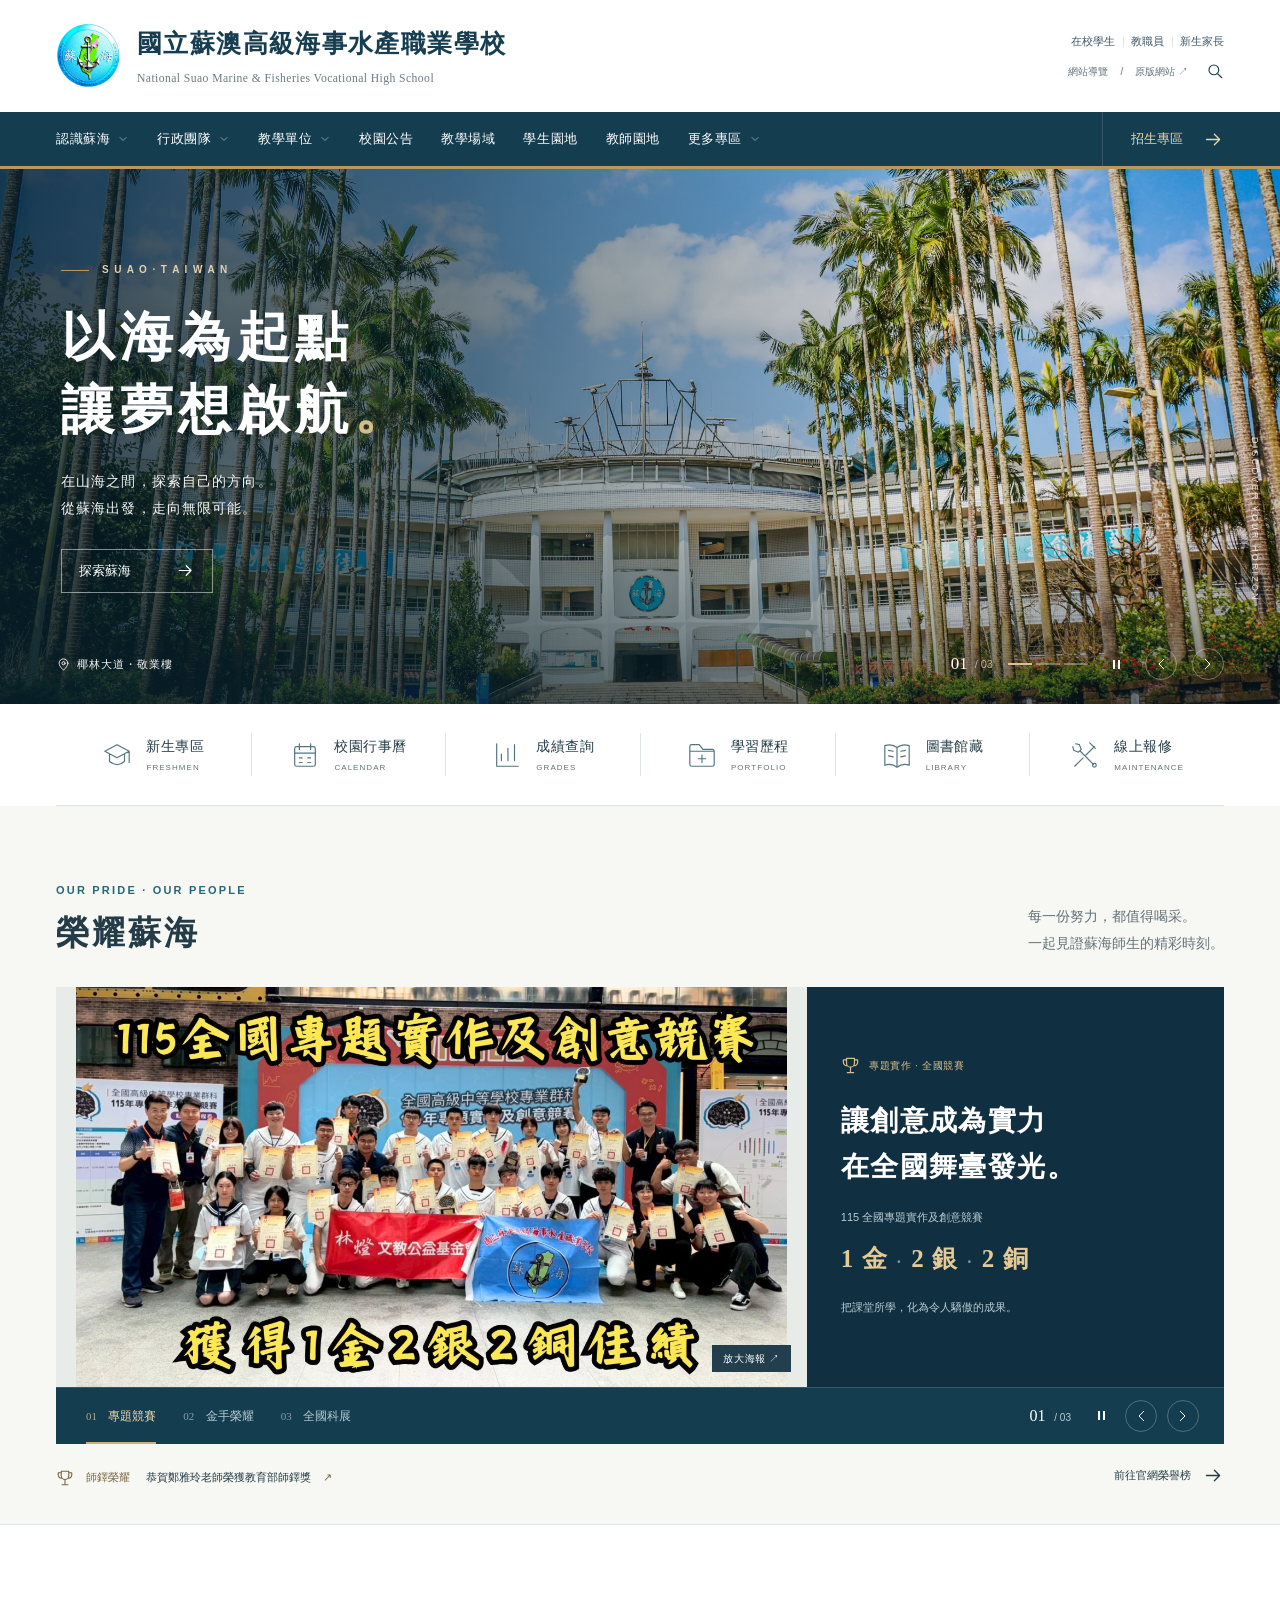
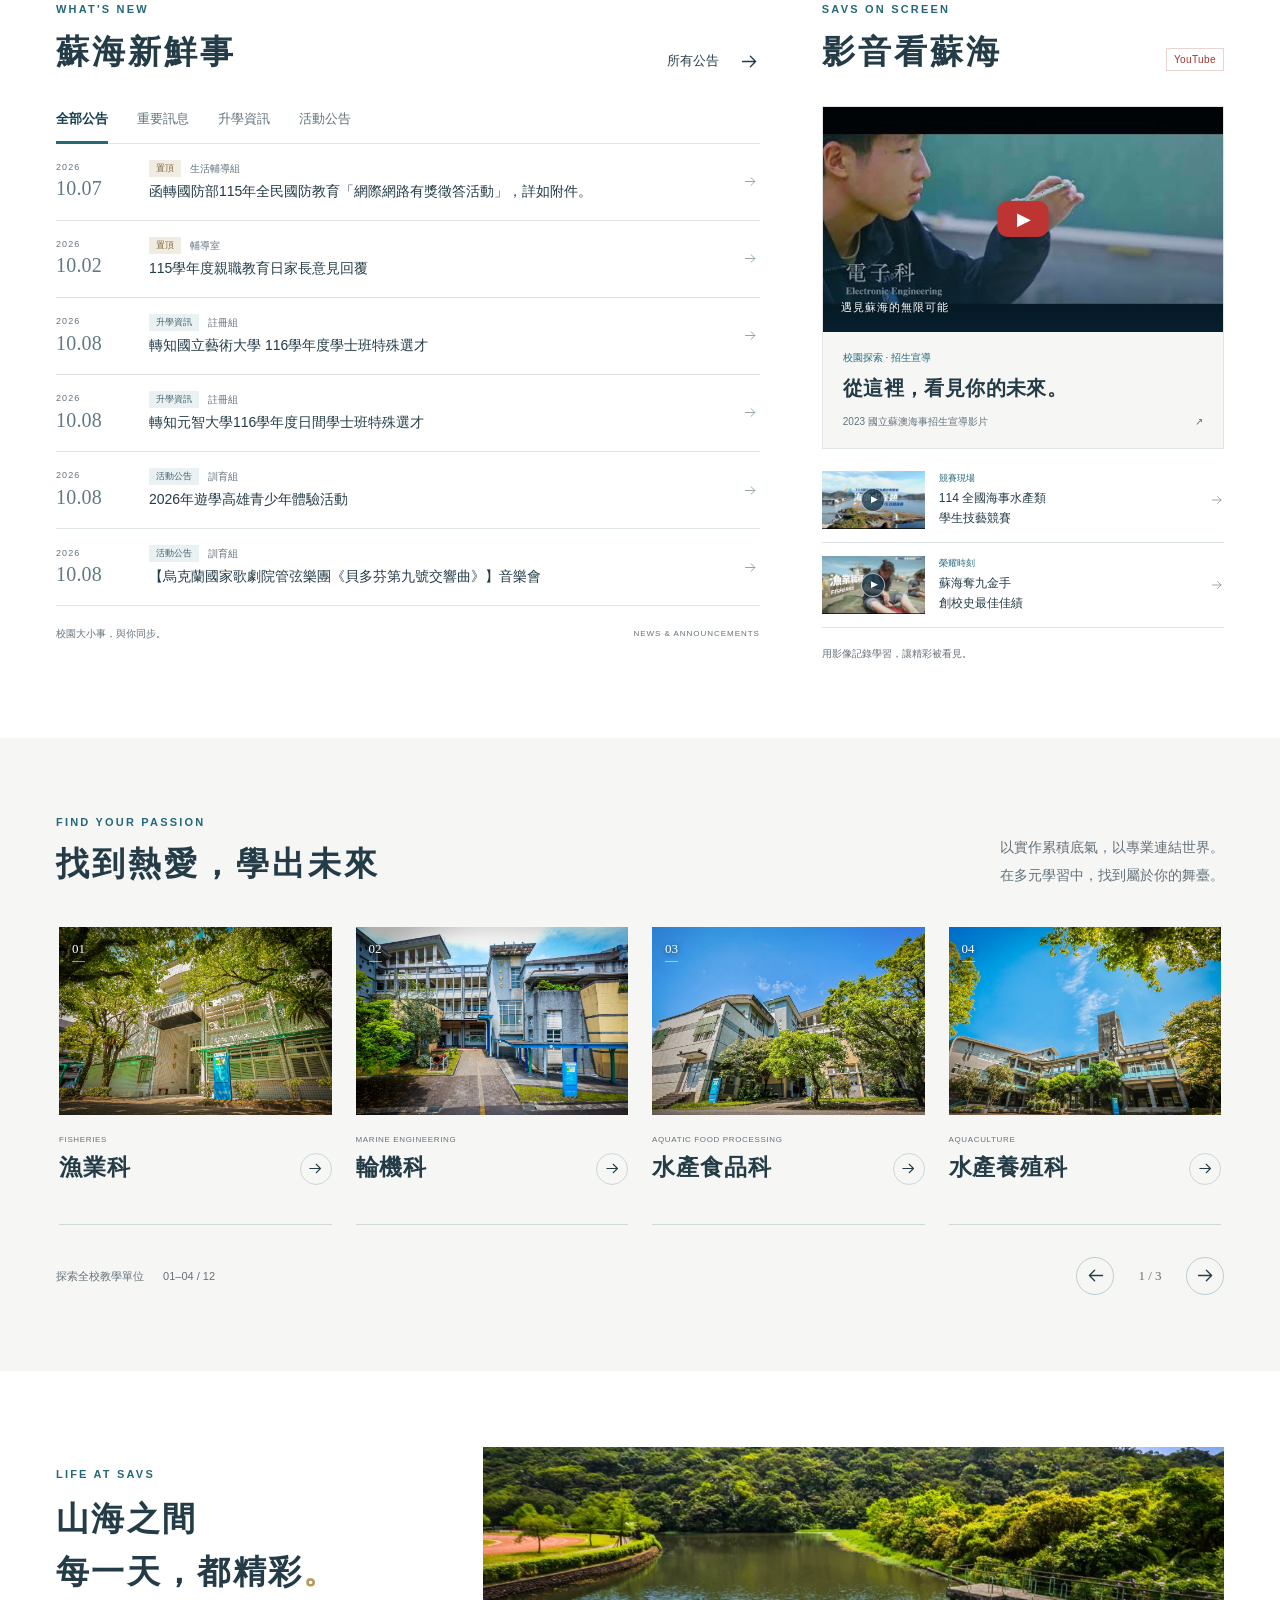
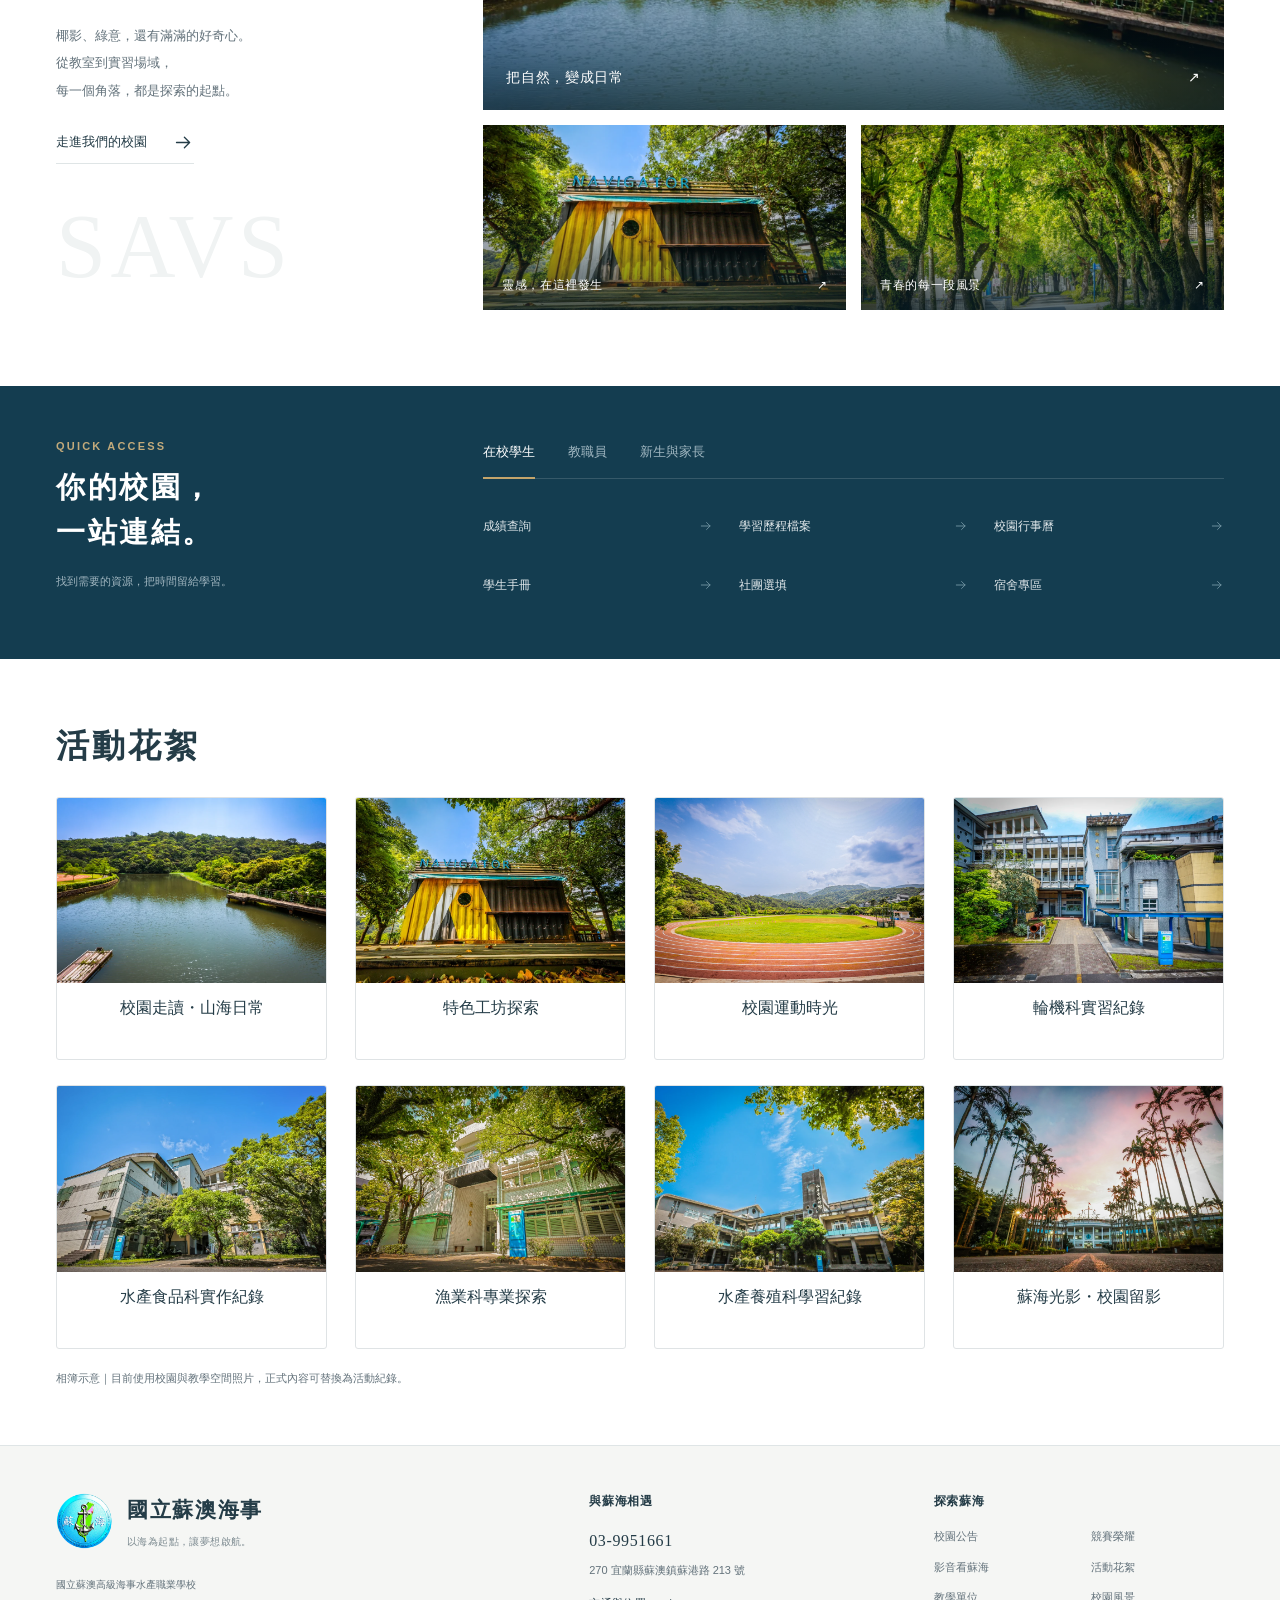
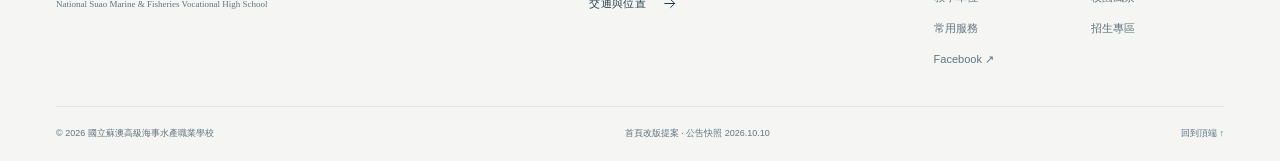
==== commit ad0351b4: "Add activity albums and department carousel" ====
--- a/index.html
+++ b/index.html
@@ -10,6 +10,7 @@
   <link rel="preload" as="image" href="assets/hero-campus.webp">
   <link rel="stylesheet" href="style.css">
   <script src="news-data.js" defer></script>
+  <script src="activities-data.js" defer></script>
   <script src="script.js" defer></script>
 </head>
 <body>
@@ -47,12 +48,12 @@
         <div class="nav-items">
           <details class="nav-group"><summary>認識蘇海 <svg class="icon"><use href="#i-down"/></svg></summary><div class="dropdown"><a href="https://www.savs.ilc.edu.tw/ischool/publish_page/0?cid=1228">學校簡史</a><a href="https://www.savs.ilc.edu.tw/ischool/publish_page/0?cid=1227">歷任校長</a><a href="#campus">校園風景</a><a href="https://www.savs.ilc.edu.tw/ischool/publish_page/0?cid=1232">交通路線</a></div></details>
           <details class="nav-group"><summary>行政團隊 <svg class="icon"><use href="#i-down"/></svg></summary><div class="dropdown"><a href="https://www.savs.ilc.edu.tw/ischool/publish_page/2">校長室</a><a href="https://www.savs.ilc.edu.tw/ischool/publish_page/3">教務處</a><a href="https://www.savs.ilc.edu.tw/ischool/publish_page/4">學務處</a><a href="https://www.savs.ilc.edu.tw/ischool/publish_page/5">實習處</a><a href="https://www.savs.ilc.edu.tw/ischool/publish_page/6">輔導室</a><a href="https://www.savs.ilc.edu.tw/ischool/publish_page/7">圖書館</a><a href="https://www.savs.ilc.edu.tw/ischool/publish_page/8">總務處</a><a href="https://www.savs.ilc.edu.tw/ischool/publish_page/9">人事室</a><a href="https://www.savs.ilc.edu.tw/ischool/publish_page/10">主計室</a><a href="https://www.savs.ilc.edu.tw/ischool/publish_page/11">進修部</a></div></details>
-          <details class="nav-group"><summary>教學單位 <svg class="icon"><use href="#i-down"/></svg></summary><div class="dropdown"><a href="#departments">科別探索</a><a href="https://www.savs.ilc.edu.tw/ischool/publish_page/30">漁業科</a><a href="https://www.savs.ilc.edu.tw/ischool/publish_page/31">輪機科</a><a href="https://www.savs.ilc.edu.tw/ischool/publish_page/32">水產食品科</a><a href="https://www.savs.ilc.edu.tw/ischool/publish_page/33">水產養殖科</a><a href="https://www.savs.ilc.edu.tw/ischool/publish_page/34">電子科</a><a href="https://www.savs.ilc.edu.tw/ischool/publish_page/35">航運管理科</a><a href="https://www.savs.ilc.edu.tw/ischool/publish_page/36">觀光事業科（餐飲技術科）</a><a href="https://www.savs.ilc.edu.tw/ischool/publish_page/37">烘培食品科</a><a href="https://www.savs.ilc.edu.tw/ischool/publish_page/38">體育班</a></div></details>
+          <details class="nav-group"><summary>教學單位 <svg class="icon"><use href="#i-down"/></svg></summary><div class="dropdown"><a href="#departments">科別探索</a><a href="https://www.savs.ilc.edu.tw/ischool/publish_page/30">漁業科</a><a href="https://www.savs.ilc.edu.tw/ischool/publish_page/31">輪機科</a><a href="https://www.savs.ilc.edu.tw/ischool/publish_page/32">水產食品科</a><a href="https://www.savs.ilc.edu.tw/ischool/publish_page/33">水產養殖科</a><a href="https://www.savs.ilc.edu.tw/ischool/publish_page/34">電子科</a><a href="https://www.savs.ilc.edu.tw/ischool/publish_page/35">航運管理科</a><a href="https://www.savs.ilc.edu.tw/ischool/publish_page/36">觀光事業科（餐飲技術科）</a><a href="https://www.savs.ilc.edu.tw/ischool/publish_page/37">烘培食品科</a><a href="https://www.savs.ilc.edu.tw/ischool/publish_page/38">體育班</a><a href="https://www.savs.ilc.edu.tw/ischool/publish_page/39">國文科</a><a href="https://www.savs.ilc.edu.tw/ischool/publish_page/40/?cid=990">英文科</a><a href="https://www.savs.ilc.edu.tw/ischool/publish_page/41">數理科</a></div></details>
           <a class="nav-link" href="#news">校園公告</a>
           <a class="nav-link" href="#campus">教學場域</a>
           <a class="nav-link" href="#services" data-audience="students">學生園地</a>
           <a class="nav-link" href="#services" data-audience="staff">教師園地</a>
-          <details class="nav-group"><summary>更多專區 <svg class="icon"><use href="#i-down"/></svg></summary><div class="dropdown dropdown-right"><a href="#honors">競賽榮耀</a><a href="#videos">影音看蘇海</a><a href="https://www.savs.ilc.edu.tw/ischool/publish_page/16">優質計畫</a><a href="https://www.savs.ilc.edu.tw/ischool/publish_page/17">均質計畫</a><a href="https://www.savs.ilc.edu.tw/ischool/publish_page/22">家長會</a><a href="https://www.savs.ilc.edu.tw/ischool/publish_page/42">校友會</a><a href="https://www.savs.ilc.edu.tw/ischool/publish_page/43">教師會</a><a href="https://www.savs.ilc.edu.tw/ischool/publish_page/45">教育基金會</a></div></details>
+          <details class="nav-group"><summary>更多專區 <svg class="icon"><use href="#i-down"/></svg></summary><div class="dropdown dropdown-right"><a href="#honors">競賽榮耀</a><a href="#videos">影音看蘇海</a><a href="#activities">活動花絮</a><a href="https://www.savs.ilc.edu.tw/ischool/publish_page/16">優質計畫</a><a href="https://www.savs.ilc.edu.tw/ischool/publish_page/17">均質計畫</a><a href="https://www.savs.ilc.edu.tw/ischool/publish_page/22">家長會</a><a href="https://www.savs.ilc.edu.tw/ischool/publish_page/42">校友會</a><a href="https://www.savs.ilc.edu.tw/ischool/publish_page/43">教師會</a><a href="https://www.savs.ilc.edu.tw/ischool/publish_page/45">教育基金會</a></div></details>
         </div>
         <a class="nav-admission" href="https://www.savs.ilc.edu.tw/ischool/publish_page/117/">招生專區 <svg class="icon"><use href="#i-arrow"/></svg></a>
       </nav>
@@ -127,15 +128,26 @@
       </div>
     </section>
 
+
     <section class="departments-section section-space" id="departments">
-      <div class="wrap"><div class="section-heading"><div><p class="eyebrow">FIND YOUR PASSION</p><h2>找到熱愛，學出未來</h2></div><p class="section-intro">以實作累積底氣，以專業連結世界。<br>在多元學習中，找到屬於你的舞臺。</p></div>
-        <div class="department-grid">
-          <a class="department-card" href="https://www.savs.ilc.edu.tw/ischool/publish_page/30"><div class="department-image"><img src="assets/department-fishery.webp" alt="漁業科實習與教學空間" width="1000" height="667" loading="lazy"><span class="department-number">01</span></div><div class="department-copy"><span><small>FISHERIES</small><h3>漁業科</h3></span><span class="circle-arrow"><svg class="icon"><use href="#i-arrow"/></svg></span></div></a>
-          <a class="department-card" href="https://www.savs.ilc.edu.tw/ischool/publish_page/31"><div class="department-image"><img src="assets/department-marine.webp" alt="輪機科教學設備" width="1000" height="667" loading="lazy"><span class="department-number">02</span></div><div class="department-copy"><span><small>MARINE ENGINEERING</small><h3>輪機科</h3></span><span class="circle-arrow"><svg class="icon"><use href="#i-arrow"/></svg></span></div></a>
-          <a class="department-card" href="https://www.savs.ilc.edu.tw/ischool/publish_page/32"><div class="department-image"><img src="assets/department-food.webp" alt="水產食品科實習教室" width="1000" height="667" loading="lazy"><span class="department-number">03</span></div><div class="department-copy"><span><small>AQUATIC FOOD PROCESSING</small><h3>水產食品科</h3></span><span class="circle-arrow"><svg class="icon"><use href="#i-arrow"/></svg></span></div></a>
-          <a class="department-card" href="https://www.savs.ilc.edu.tw/ischool/publish_page/33"><div class="department-image"><img src="assets/department-aquaculture.webp" alt="水產養殖科實習場域" width="1000" height="667" loading="lazy"><span class="department-number">04</span></div><div class="department-copy"><span><small>AQUACULTURE</small><h3>水產養殖科</h3></span><span class="circle-arrow"><svg class="icon"><use href="#i-arrow"/></svg></span></div></a>
+      <div class="wrap"><div class="section-heading"><div><p class="eyebrow">FIND YOUR PASSION</p><h2 id="departments-title">找到熱愛，學出未來</h2></div><p class="section-intro">以實作累積底氣，以專業連結世界。<br>在多元學習中，找到屬於你的舞臺。</p></div>
+        <div class="department-carousel" role="region" aria-roledescription="輪播" aria-labelledby="departments-title">
+          <div class="department-grid" id="department-track" tabindex="0" aria-label="科別卡片，可左右滑動或使用方向鍵">
+            <a class="department-card" href="https://www.savs.ilc.edu.tw/ischool/publish_page/30"><div class="department-image"><img src="assets/department-fishery.webp" alt="漁業科實習與教學空間" width="1000" height="667" loading="lazy"><span class="department-number">01</span></div><div class="department-copy"><span><small>FISHERIES</small><h3>漁業科</h3></span><span class="circle-arrow"><svg class="icon"><use href="#i-arrow"/></svg></span></div></a>
+            <a class="department-card" href="https://www.savs.ilc.edu.tw/ischool/publish_page/31"><div class="department-image"><img src="assets/department-marine.webp" alt="輪機科教學場域" width="1000" height="667" loading="lazy"><span class="department-number">02</span></div><div class="department-copy"><span><small>MARINE ENGINEERING</small><h3>輪機科</h3></span><span class="circle-arrow"><svg class="icon"><use href="#i-arrow"/></svg></span></div></a>
+            <a class="department-card" href="https://www.savs.ilc.edu.tw/ischool/publish_page/32"><div class="department-image"><img src="assets/department-food.webp" alt="水產食品科實習場域" width="1000" height="667" loading="lazy"><span class="department-number">03</span></div><div class="department-copy"><span><small>AQUATIC FOOD PROCESSING</small><h3>水產食品科</h3></span><span class="circle-arrow"><svg class="icon"><use href="#i-arrow"/></svg></span></div></a>
+            <a class="department-card" href="https://www.savs.ilc.edu.tw/ischool/publish_page/33"><div class="department-image"><img src="assets/department-aquaculture.webp" alt="水產養殖科實習場域" width="1000" height="667" loading="lazy"><span class="department-number">04</span></div><div class="department-copy"><span><small>AQUACULTURE</small><h3>水產養殖科</h3></span><span class="circle-arrow"><svg class="icon"><use href="#i-arrow"/></svg></span></div></a>
+            <a class="department-card" href="https://www.savs.ilc.edu.tw/ischool/publish_page/34"><div class="department-image"><img src="assets/department-electronics.jpg" alt="創課教室，學習場域示意" width="1000" height="667" loading="lazy"><span class="department-number">05</span><span class="department-demo">場域示意</span></div><div class="department-copy"><span><small>ELECTRONICS</small><h3>電子科</h3></span><span class="circle-arrow"><svg class="icon"><use href="#i-arrow"/></svg></span></div></a>
+            <a class="department-card" href="https://www.savs.ilc.edu.tw/ischool/publish_page/35"><div class="department-image"><img src="assets/department-shipping.jpg" alt="堆高機教學場域，學習場域示意" width="1000" height="667" loading="lazy"><span class="department-number">06</span><span class="department-demo">場域示意</span></div><div class="department-copy"><span><small>SHIPPING MANAGEMENT</small><h3>航運管理科</h3></span><span class="circle-arrow"><svg class="icon"><use href="#i-arrow"/></svg></span></div></a>
+            <a class="department-card" href="https://www.savs.ilc.edu.tw/ischool/publish_page/36"><div class="department-image"><img src="assets/department-tourism.jpg" alt="校園咖啡屋，學習場域示意" width="1000" height="667" loading="lazy"><span class="department-number">07</span><span class="department-demo">場域示意</span></div><div class="department-copy"><span><small>TOURISM &amp; HOSPITALITY</small><h3>觀光事業科<span class="department-subtitle">（餐飲技術科）</span></h3></span><span class="circle-arrow"><svg class="icon"><use href="#i-arrow"/></svg></span></div></a>
+            <a class="department-card" href="https://www.savs.ilc.edu.tw/ischool/publish_page/37"><div class="department-image"><img src="assets/department-baking.jpg" alt="食品科教學場域，學習場域示意" width="1000" height="667" loading="lazy"><span class="department-number">08</span><span class="department-demo">場域示意</span></div><div class="department-copy"><span><small>BAKING &amp; FOOD</small><h3>烘培食品科</h3></span><span class="circle-arrow"><svg class="icon"><use href="#i-arrow"/></svg></span></div></a>
+            <a class="department-card" href="https://www.savs.ilc.edu.tw/ischool/publish_page/38"><div class="department-image"><img src="assets/hero-sports.webp" alt="校園操場，學習場域示意" width="1000" height="667" loading="lazy"><span class="department-number">09</span><span class="department-demo">場域示意</span></div><div class="department-copy"><span><small>SPORTS</small><h3>體育班</h3></span><span class="circle-arrow"><svg class="icon"><use href="#i-arrow"/></svg></span></div></a>
+            <a class="department-card" href="https://www.savs.ilc.edu.tw/ischool/publish_page/39"><div class="department-image"><img src="assets/department-chinese.jpg" alt="校園圖書館，學習場域示意" width="1000" height="667" loading="lazy"><span class="department-number">10</span><span class="department-demo">場域示意</span></div><div class="department-copy"><span><small>CHINESE LANGUAGE</small><h3>國文科</h3></span><span class="circle-arrow"><svg class="icon"><use href="#i-arrow"/></svg></span></div></a>
+            <a class="department-card" href="https://www.savs.ilc.edu.tw/ischool/publish_page/40/?cid=990"><div class="department-image"><img src="assets/department-english.jpg" alt="自主學習教室，學習場域示意" width="1000" height="667" loading="lazy"><span class="department-number">11</span><span class="department-demo">場域示意</span></div><div class="department-copy"><span><small>ENGLISH LANGUAGE</small><h3>英文科</h3></span><span class="circle-arrow"><svg class="icon"><use href="#i-arrow"/></svg></span></div></a>
+            <a class="department-card" href="https://www.savs.ilc.edu.tw/ischool/publish_page/41"><div class="department-image"><img src="assets/department-science.jpg" alt="科學展覽教室，學習場域示意" width="1000" height="667" loading="lazy"><span class="department-number">12</span><span class="department-demo">場域示意</span></div><div class="department-copy"><span><small>MATHEMATICS &amp; SCIENCE</small><h3>數理科</h3></span><span class="circle-arrow"><svg class="icon"><use href="#i-arrow"/></svg></span></div></a>
+          </div>
+          <div class="department-toolbar" id="department-toolbar" hidden><p>探索全校教學單位 <span id="department-range" aria-live="polite" aria-atomic="true"></span></p><div class="department-controls"><button id="department-prev" aria-label="上一組科別" aria-controls="department-track"><svg class="icon"><use href="#i-arrow"/></svg></button><span class="department-page" id="department-page"></span><button id="department-next" aria-label="下一組科別" aria-controls="department-track"><svg class="icon"><use href="#i-arrow"/></svg></button></div></div>
         </div>
-        <div class="more-departments"><span>更多學習方向</span><a href="https://www.savs.ilc.edu.tw/ischool/publish_page/34">電子科 ↗</a><a href="https://www.savs.ilc.edu.tw/ischool/publish_page/35">航運管理科 ↗</a><a href="https://www.savs.ilc.edu.tw/ischool/publish_page/36">觀光事業科（餐飲技術科） ↗</a><a href="https://www.savs.ilc.edu.tw/ischool/publish_page/37">烘培食品科 ↗</a><a href="https://www.savs.ilc.edu.tw/ischool/publish_page/38">體育班 ↗</a></div>
       </div>
     </section>
 
@@ -146,10 +158,26 @@
     </section>
 
     <section class="services-section" id="services"><div class="wrap services-layout"><div class="services-heading"><p class="eyebrow">QUICK ACCESS</p><h2>你的校園，<br>一站連結。</h2><p>找到需要的資源，把時間留給學習。</p></div><div class="services-content"><div class="service-tabs" role="tablist" aria-label="服務對象"><button role="tab" id="service-students" data-service="students" aria-selected="true" aria-controls="service-panel">在校學生</button><button role="tab" id="service-staff" data-service="staff" aria-selected="false" aria-controls="service-panel" tabindex="-1">教職員</button><button role="tab" id="service-families" data-service="families" aria-selected="false" aria-controls="service-panel" tabindex="-1">新生與家長</button></div><div id="service-panel" role="tabpanel" aria-labelledby="service-students" tabindex="0"><div class="service-links" id="service-links"></div></div><noscript><a href="https://www.savs.ilc.edu.tw/home">前往學校服務入口</a></noscript></div></div></section>
+
+    <section class="activities-section section-space" id="activities" aria-labelledby="activities-title">
+      <div class="wrap">
+        <div class="section-heading"><h2 id="activities-title">活動花絮</h2></div>
+        <div class="activity-grid" id="activity-grid"></div>
+        <noscript><p>請啟用 JavaScript 瀏覽活動相簿。<a href="assets/campus-lake.webp">查看校園示意照片</a></p></noscript>
+        <p class="activities-note">相簿示意｜目前使用校園與教學空間照片，正式內容可替換為活動紀錄。</p>
+      </div>
+    </section>
   </main>
 
-  <footer class="site-footer" id="sitemap"><div class="wrap"><div class="footer-main"><div class="footer-brand"><a class="brand" href="#top"><img src="assets/school-emblem.png" width="58" height="58" alt=""><span><strong>國立蘇澳海事</strong><small>以海為起點，讓夢想啟航。</small></span></a><p>國立蘇澳高級海事水產職業學校<br><span lang="en">National Suao Marine &amp; Fisheries Vocational High School</span></p></div><div class="footer-contact"><h3>與蘇海相遇</h3><a href="tel:+88639951661">03-9951661</a><p>270 宜蘭縣蘇澳鎮蘇港路 213 號</p><a class="footer-map" href="https://www.savs.ilc.edu.tw/ischool/publish_page/0?cid=1232">交通與位置 <svg class="icon"><use href="#i-arrow"/></svg></a></div><div class="footer-links"><h3>探索蘇海</h3><div><a href="#news">校園公告</a><a href="#honors">競賽榮耀</a><a href="#videos">影音看蘇海</a><a href="#departments">教學單位</a><a href="#campus">校園風景</a><a href="#services">常用服務</a><a href="https://www.savs.ilc.edu.tw/ischool/publish_page/117/">招生專區</a><a href="https://zh-tw.facebook.com/savs.ilc.edu.tw/">Facebook ↗</a></div></div></div><div class="footer-bottom"><p>© <span id="copyright-year">2026</span> 國立蘇澳高級海事水產職業學校</p><span>首頁改版提案 · 公告快照 2026.10.10</span><a href="#top">回到頂端 ↑</a></div></div></footer>
+  <footer class="site-footer" id="sitemap"><div class="wrap"><div class="footer-main"><div class="footer-brand"><a class="brand" href="#top"><img src="assets/school-emblem.png" width="58" height="58" alt=""><span><strong>國立蘇澳海事</strong><small>以海為起點，讓夢想啟航。</small></span></a><p>國立蘇澳高級海事水產職業學校<br><span lang="en">National Suao Marine &amp; Fisheries Vocational High School</span></p></div><div class="footer-contact"><h3>與蘇海相遇</h3><a href="tel:+88639951661">03-9951661</a><p>270 宜蘭縣蘇澳鎮蘇港路 213 號</p><a class="footer-map" href="https://www.savs.ilc.edu.tw/ischool/publish_page/0?cid=1232">交通與位置 <svg class="icon"><use href="#i-arrow"/></svg></a></div><div class="footer-links"><h3>探索蘇海</h3><div><a href="#news">校園公告</a><a href="#honors">競賽榮耀</a><a href="#videos">影音看蘇海</a><a href="#activities">活動花絮</a><a href="#departments">教學單位</a><a href="#campus">校園風景</a><a href="#services">常用服務</a><a href="https://www.savs.ilc.edu.tw/ischool/publish_page/117/">招生專區</a><a href="https://zh-tw.facebook.com/savs.ilc.edu.tw/">Facebook ↗</a></div></div></div><div class="footer-bottom"><p>© <span id="copyright-year">2026</span> 國立蘇澳高級海事水產職業學校</p><span>首頁改版提案 · 公告快照 2026.10.10</span><a href="#top">回到頂端 ↑</a></div></div></footer>
 
+  <dialog class="album-dialog" id="album-dialog" aria-labelledby="album-title" aria-describedby="album-description">
+    <div class="dialog-header"><div><p class="eyebrow" id="album-category"></p><h2 id="album-title"></h2></div><button class="dialog-close" aria-label="關閉相簿"><svg class="icon"><use href="#i-close"/></svg></button></div>
+    <p id="album-description"></p>
+    <div class="album-stage"><img id="album-image" alt=""><p class="album-image-error" id="album-image-error" hidden>這張照片暫時無法載入，請試試其他照片。</p></div>
+    <div class="album-navigation"><button id="album-prev" aria-label="上一張照片">←</button><p id="album-caption" aria-live="polite"></p><span id="album-counter"></span><button id="album-next" aria-label="下一張照片">→</button></div>
+    <div class="album-thumbnails" id="album-thumbnails" role="group" aria-label="選擇相簿照片"></div>
+  </dialog>
   <dialog class="search-dialog" id="search-dialog" aria-labelledby="search-title"><div class="dialog-header"><span class="eyebrow">SEARCH SAVS</span><button class="dialog-close" aria-label="關閉搜尋"><svg class="icon"><use href="#i-close"/></svg></button></div><h2 id="search-title">想找什麼呢？</h2><label class="search-field"><svg class="icon"><use href="#i-search"/></svg><input type="search" id="site-search" placeholder="搜尋首頁公告、科別或常用服務" autocomplete="off" aria-label="搜尋首頁公告、科別或常用服務"></label><p class="search-hint">搜尋範圍：本頁公告與服務連結</p><div id="search-results" class="search-results" aria-live="polite"></div></dialog>
   <dialog class="image-dialog" id="image-dialog" aria-labelledby="image-caption"><div class="dialog-header"><p id="image-caption"></p><button class="dialog-close" aria-label="關閉圖片"><svg class="icon"><use href="#i-close"/></svg></button></div><img id="dialog-image" alt=""></dialog>
   <dialog class="video-dialog" id="video-dialog" aria-labelledby="video-caption"><div class="dialog-header"><p id="video-caption"></p><button class="dialog-close" aria-label="關閉影片"><svg class="icon"><use href="#i-close"/></svg></button></div><div class="video-player" id="video-player"></div><a class="video-fallback text-link" id="video-fallback" href="https://www.youtube.com/watch?v=xNviX53kY-o" target="_blank" rel="noopener noreferrer">在 YouTube 開啟影片 <svg class="icon"><use href="#i-arrow"/></svg></a></dialog>
--- a/style.css
+++ b/style.css
@@ -98,3 +98,58 @@
 @media(max-width:1023px){.award-slide{height:320px;min-height:0}}
 @media(max-width:767px){.award-slide{height:auto;min-height:0}}
 @media(prefers-reduced-motion:reduce){html{scroll-behavior:auto}*,*:before,*:after{transition:none!important;animation:none!important}}
+
+/* Activity albums: simple four-column covers and centered titles, inspired by TCVS. */
+.activities-section{background:#fff;border-bottom:1px solid var(--line);padding-block:64px 56px}
+.activities-section .section-heading{margin-bottom:26px}
+.activity-grid{display:grid;grid-template-columns:repeat(4,minmax(0,1fr));gap:25px 28px}
+.activity-card{display:flex;flex-direction:column;align-items:stretch;min-width:0;padding:0;overflow:hidden;border:1px solid #dfe3e5;border-radius:3px;background:#fff;text-align:center;transition:border-color .2s,box-shadow .2s}
+.activity-card>img{width:100%;aspect-ratio:1.45;object-fit:cover}
+.activity-title{display:flex;align-items:flex-start;justify-content:center;flex:1;padding:12px 12px 17px;min-height:76px;font-size:16px;line-height:1.65;font-weight:400;overflow-wrap:anywhere}
+.activity-card:hover{border-color:#9eb4bd;box-shadow:0 3px 12px #143d5012;color:var(--teal)}
+.activities-note{font-size:11px;color:var(--muted);margin-top:20px;line-height:1.8}
+.album-dialog{width:min(1000px,calc(100% - 32px));padding:24px 28px}
+.album-dialog .dialog-header{margin-bottom:8px;align-items:flex-start}
+.album-dialog .eyebrow{font-size:10px;margin-bottom:7px}
+.album-dialog h2{font-size:23px;letter-spacing:.03em}
+#album-description{font-size:12px;color:var(--muted);margin-bottom:16px}
+.album-stage{position:relative;background:#102f40;display:flex;align-items:center;justify-content:center;height:min(49svh,530px)}
+.album-stage>img{width:100%;height:100%;object-fit:contain}
+.album-stage>img[hidden]{display:none}
+.album-image-error{color:#fff;padding:20px;font-size:13px}
+.album-navigation{display:flex;align-items:center;gap:16px;margin-top:13px}
+.album-navigation button{border:1px solid var(--line);width:38px;height:38px;flex-shrink:0;font-size:20px}
+.album-navigation button:hover{background:var(--paper)}
+.album-navigation button:disabled{opacity:.35;cursor:default}
+#album-caption{font-size:12px;flex:1}
+#album-counter{font-size:12px;color:var(--muted);white-space:nowrap;font-variant-numeric:tabular-nums}
+.album-thumbnails{display:flex;gap:10px;overflow-x:auto;padding:6px 3px;margin-top:13px}
+.album-thumbnails button{padding:2px;border:2px solid transparent;flex:0 0 76px;opacity:.55}
+.album-thumbnails button[aria-pressed="true"]{border-color:var(--teal);opacity:1}
+.album-thumbnails button img{width:100%;height:48px;object-fit:cover}
+@media(max-width:1023px){.activity-grid{gap:20px}.activity-title{font-size:14px;min-height:73px}}
+@media(max-width:767px){.activities-section{padding-block:44px 38px}.activity-grid{grid-template-columns:repeat(2,minmax(0,1fr));gap:18px 16px}.activity-title{font-size:14px;padding:10px 8px 13px;min-height:70px}.album-dialog{padding:17px;width:calc(100% - 20px)}.album-dialog h2{font-size:19px}.album-stage{height:36svh}.album-navigation{gap:10px}.album-navigation button{width:32px;height:34px}#album-caption{font-size:11px}#album-counter{font-size:11px}.album-thumbnails button{flex-basis:64px}.album-thumbnails button img{height:40px}}
+@media(max-width:479px){.activity-grid{grid-template-columns:1fr;gap:20px}.activity-title{font-size:16px;min-height:0;padding:12px 14px 17px}}
+
+/* All teaching units share a touch-friendly, manually controlled carousel. */
+.department-grid{--department-visible:4;display:flex;gap:24px;overflow-x:auto;scroll-snap-type:x mandatory;scrollbar-width:thin;scrollbar-color:#9ab0b7 transparent;padding:5px 3px 14px;scroll-padding-inline:3px}
+.department-grid>.department-card{flex:0 0 calc((100% - 72px)/4);min-width:0;scroll-snap-align:start}
+.department-grid .department-image img{aspect-ratio:1.45}
+.department-grid .department-copy{align-items:flex-start;min-height:110px;padding-top:18px}
+.department-grid .department-copy>span:first-child{min-width:0}
+.department-grid .department-copy small{display:block;font-size:8px;min-height:14px;letter-spacing:.08em}
+.department-grid .department-copy h3{font-size:23px;line-height:1.5;letter-spacing:.04em}
+.department-subtitle{display:block;font-family:var(--sans);font-size:12px;font-weight:400;letter-spacing:0;margin-top:3px}
+.department-grid .circle-arrow{margin-top:20px}
+.department-demo{position:absolute;right:10px;bottom:10px;background:#102f40d9;padding:3px 7px;font-size:9px;color:#fff;letter-spacing:.05em}
+.department-toolbar{display:flex;justify-content:space-between;align-items:center;gap:18px;margin-top:18px}
+.department-toolbar[hidden]{display:none}
+.department-toolbar>p{font-size:11px;color:var(--muted)}
+#department-range{margin-left:16px;font-variant-numeric:tabular-nums;white-space:nowrap}
+.department-controls{display:flex;align-items:center;gap:18px}
+.department-controls button{width:38px;height:38px;border:1px solid #bdcdd1;border-radius:50%;display:grid;place-items:center}
+.department-controls button:hover{background:var(--navy);color:#fff;border-color:var(--navy)}
+#department-prev .icon{transform:rotate(180deg)}
+.department-page{font-family:Georgia,serif;font-size:13px;color:var(--muted);min-width:36px;text-align:center}
+@media(min-width:768px) and (max-width:1023px){.department-grid{--department-visible:2}.department-grid>.department-card{flex-basis:calc((100% - 24px)/2)}}
+@media(max-width:767px){.department-grid{--department-visible:1;gap:18px}.department-grid>.department-card{flex-basis:100%}.department-grid .department-copy{min-height:106px}.department-grid .department-copy h3{font-size:24px}.department-grid .department-copy small{font-size:9px}.department-toolbar{margin-top:13px;gap:8px}.department-toolbar>p{font-size:10px}#department-range{display:block;margin:4px 0 0}.department-controls{gap:13px}.department-controls button{width:36px;height:36px}}
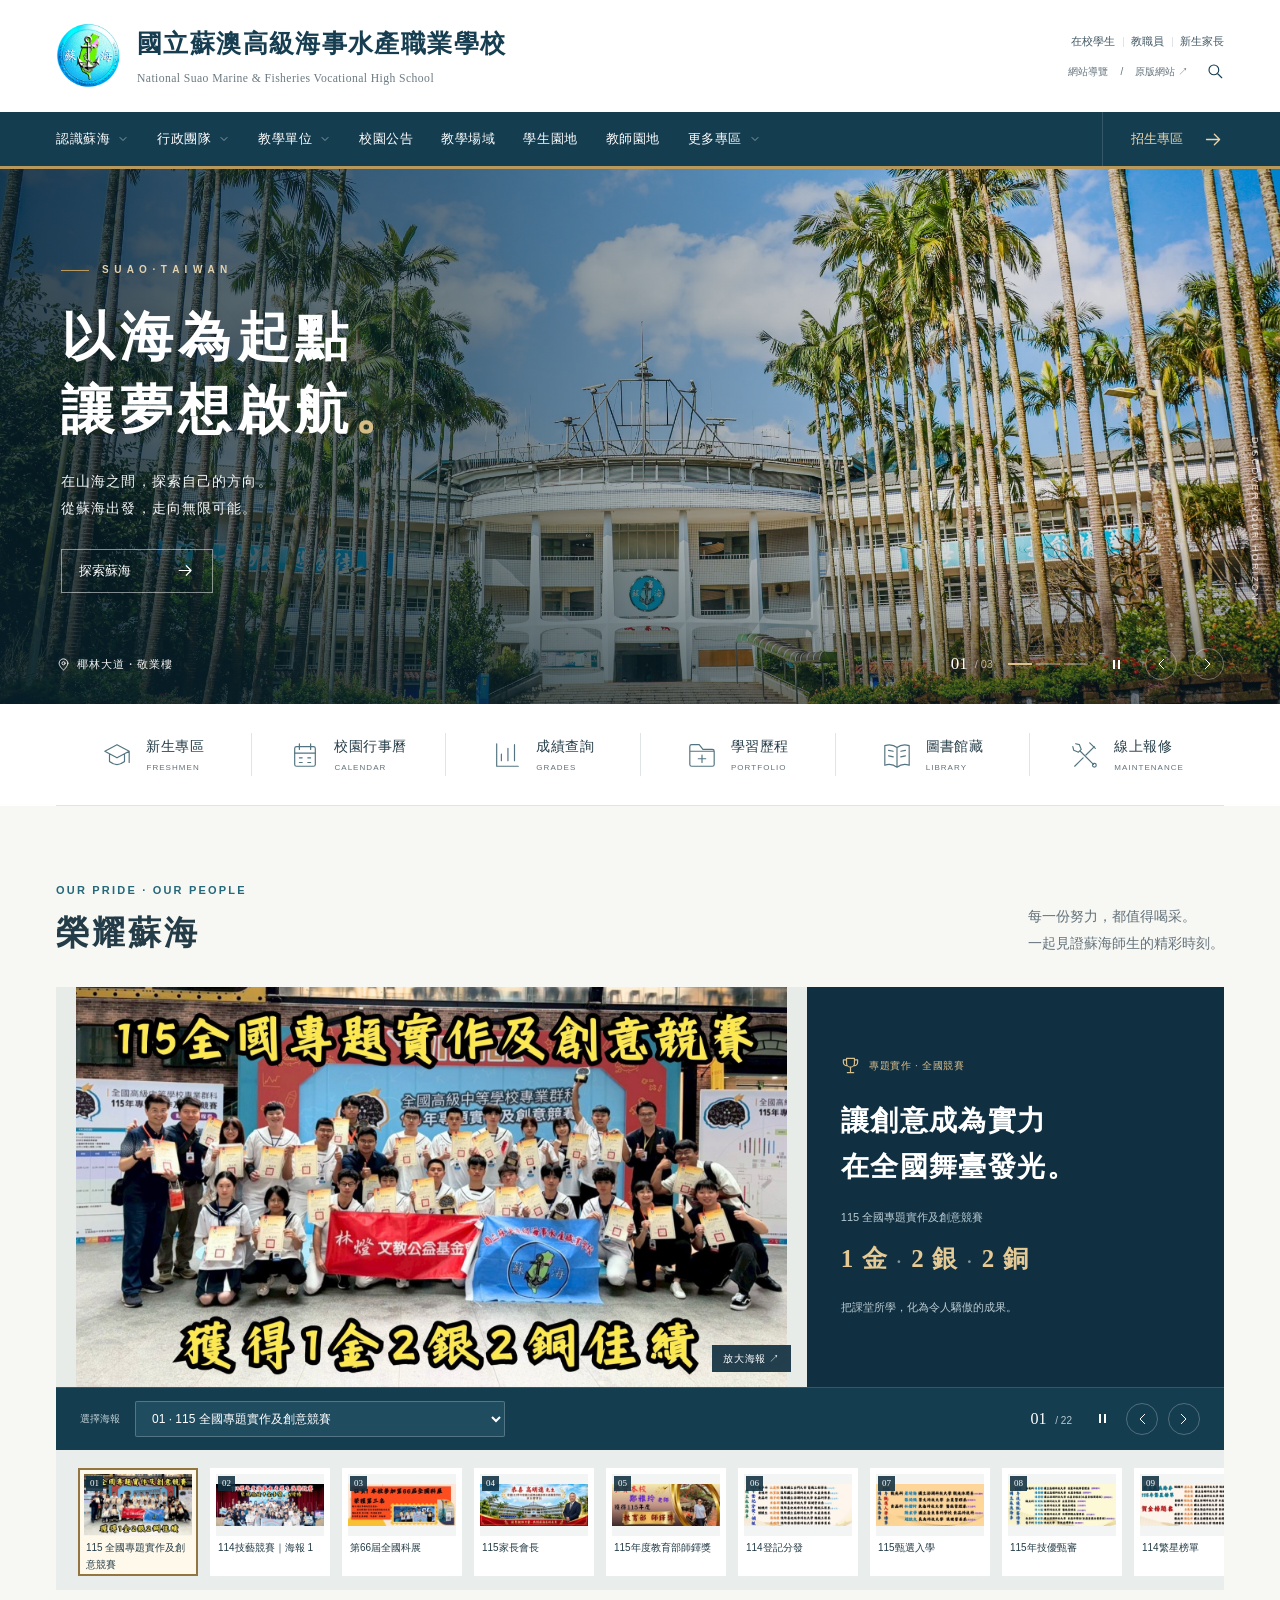
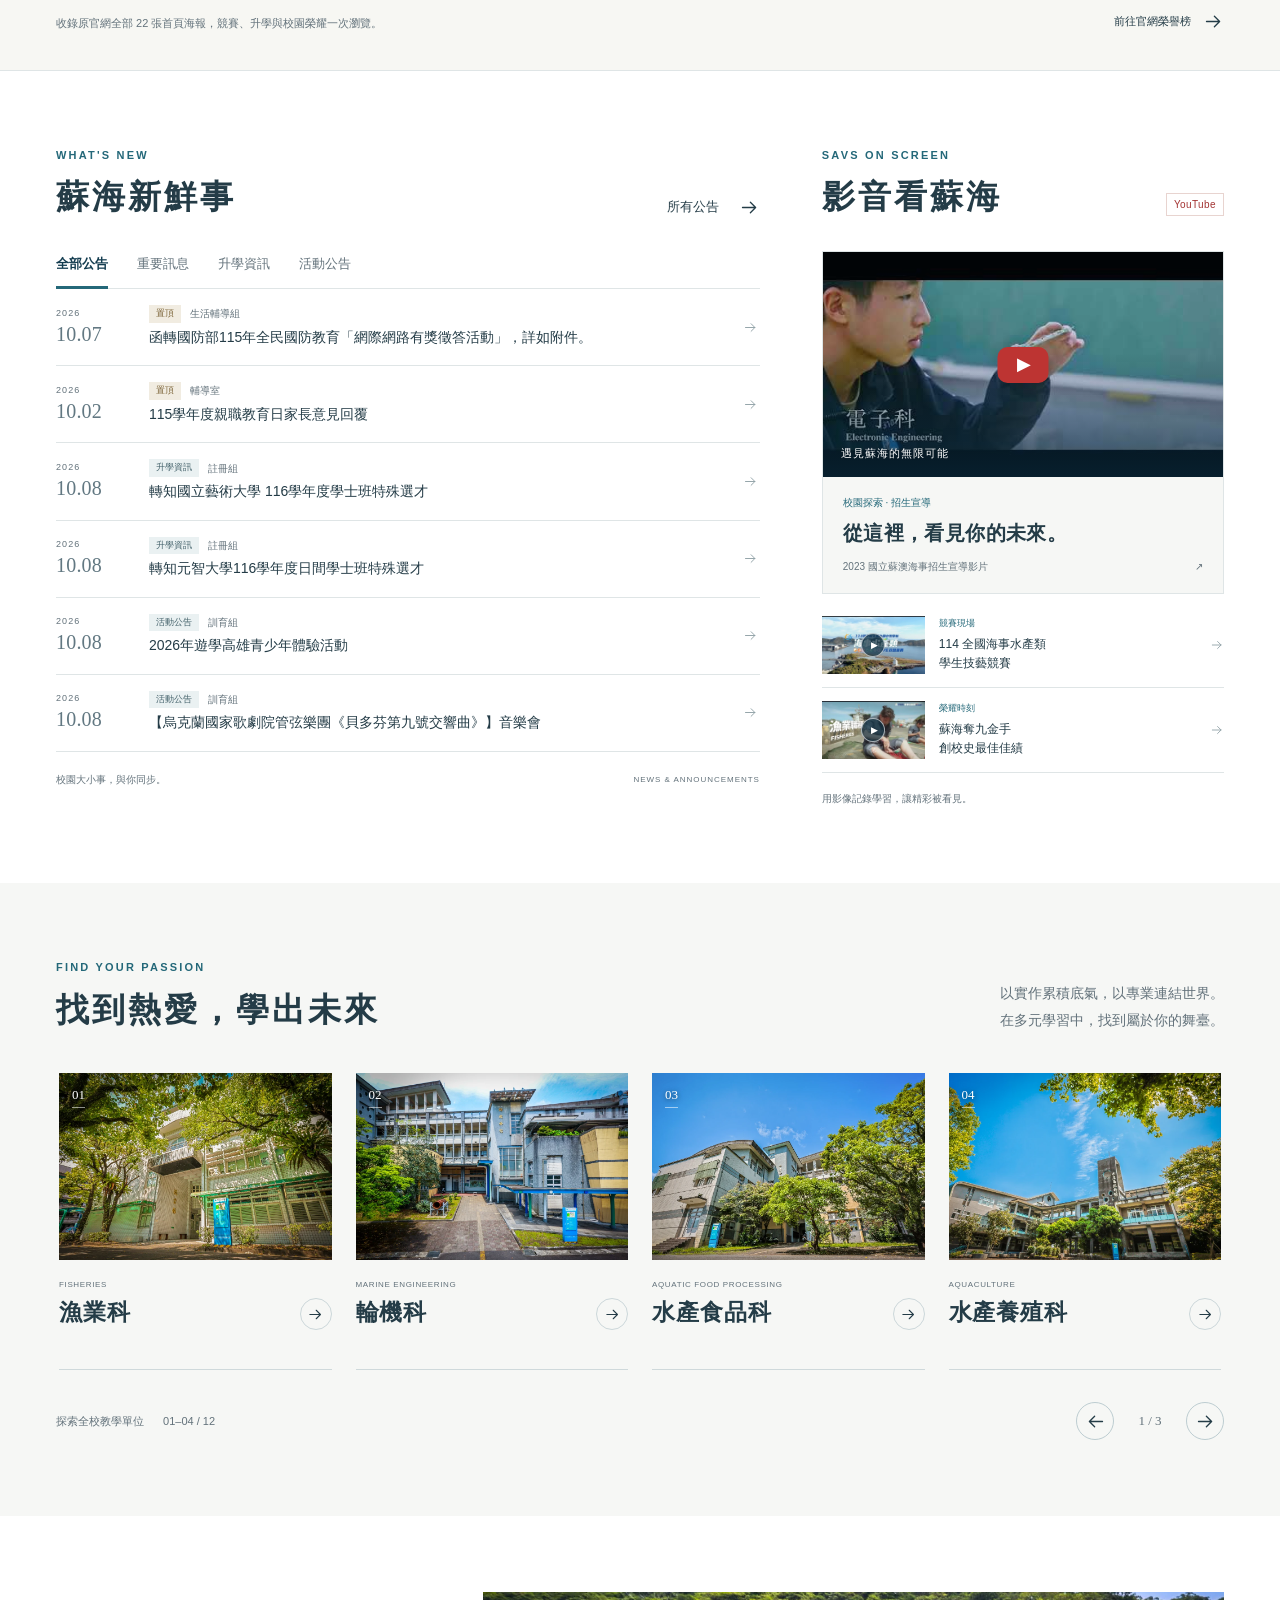
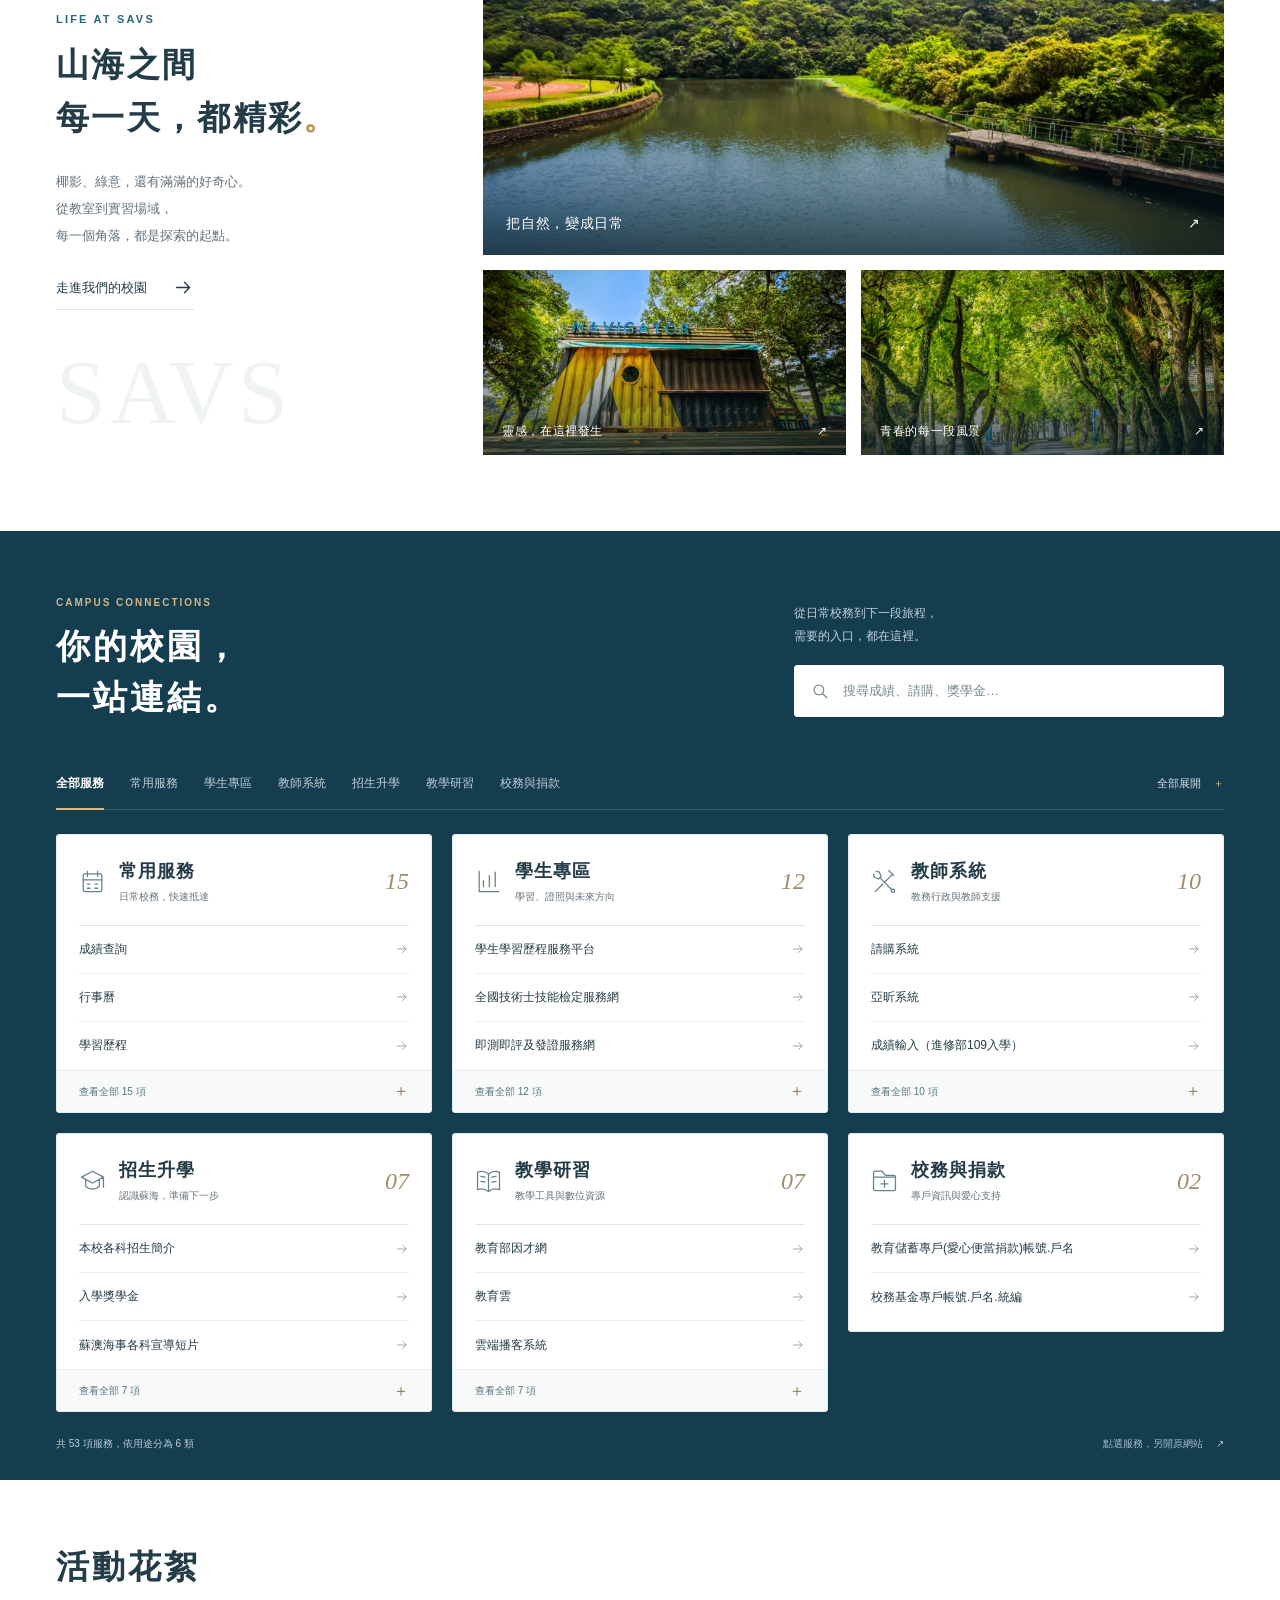
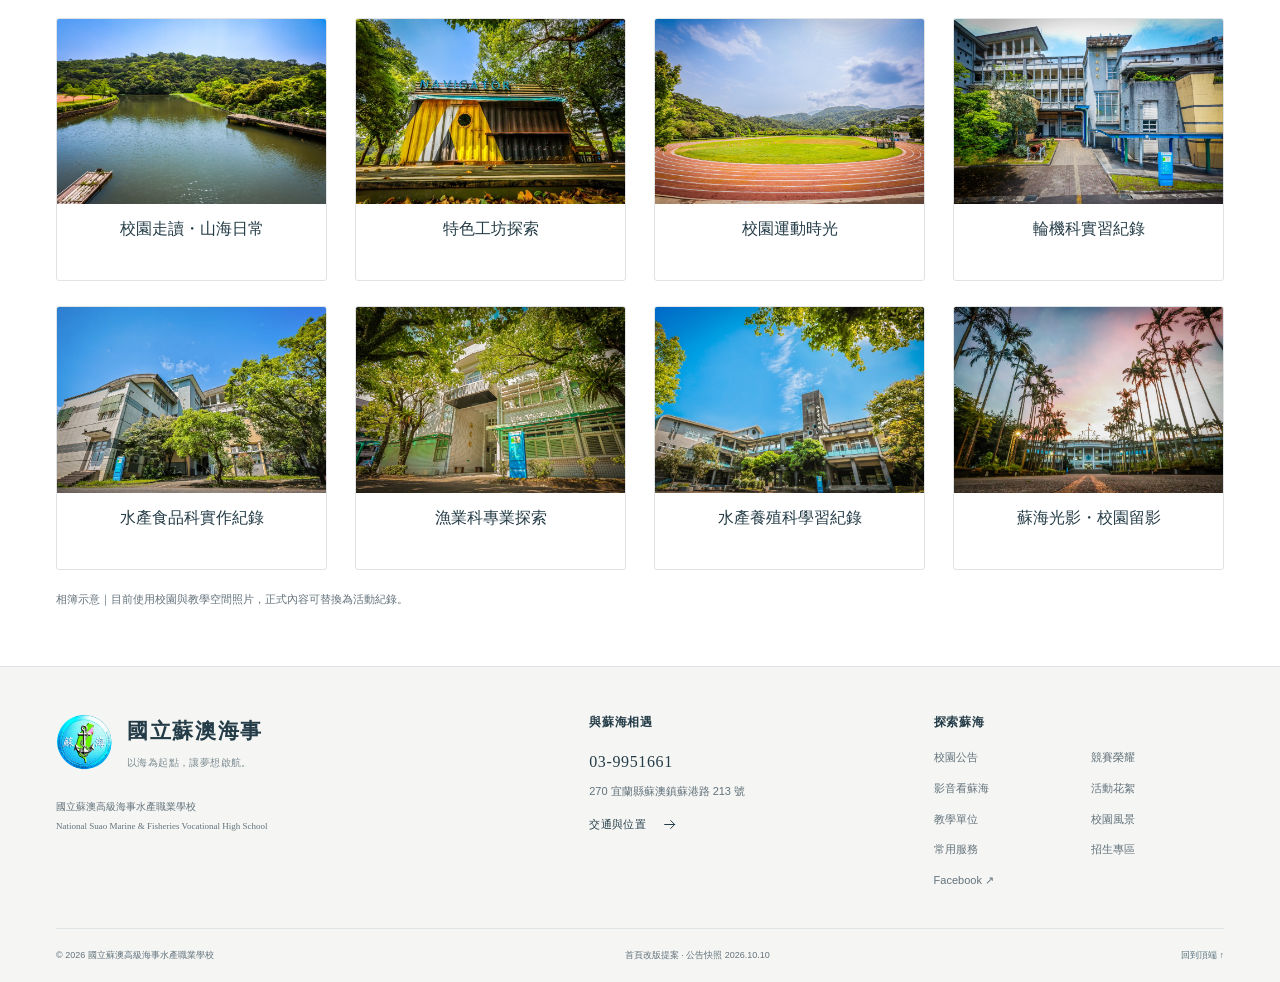
==== commit e490fb98: "Expand campus services and include all homepage honor posters" ====
--- a/index.html
+++ b/index.html
@@ -11,6 +11,7 @@
   <link rel="stylesheet" href="style.css">
   <script src="news-data.js" defer></script>
   <script src="activities-data.js" defer></script>
+  <script src="services-data.js" defer></script>
   <script src="script.js" defer></script>
 </head>
 <body>
@@ -87,26 +88,126 @@
     <section class="awards-section section-space" id="honors" aria-labelledby="awards-title">
       <div class="wrap">
         <div class="section-heading"><div><p class="eyebrow">OUR PRIDE · OUR PEOPLE</p><h2 id="awards-title">榮耀蘇海</h2></div><p class="section-intro">每一份努力，都值得喝采。<br>一起見證蘇海師生的精彩時刻。</p></div>
-        <div class="awards-carousel" aria-roledescription="輪播" aria-label="競賽佳績" tabindex="0">
-          <div class="award-slide" role="group" aria-roledescription="投影片" aria-label="第 1 張，共 3 張">
-            <button class="award-photo" data-poster="assets/honor-project.webp" data-poster-title="115 全國專題實作及創意競賽：1 金 2 銀 2 銅" aria-label="放大115全國專題實作及創意競賽得獎海報" aria-haspopup="dialog"><img src="assets/honor-project.webp" alt="115全國專題實作及創意競賽得獎師生合影與1金2銀2銅賀榜" width="1300" height="731" loading="lazy"><span class="award-expand">放大海報 ↗</span></button>
+        <div class="awards-carousel" aria-roledescription="輪播" aria-label="榮耀蘇海海報" tabindex="0">
+          <div class="award-slide" role="group" aria-roledescription="投影片" aria-label="第 1 張，共 22 張">
+            <button class="award-photo" data-poster="assets/honors/poster-09.jpg" data-poster-title="115 全國專題實作及創意競賽" aria-label="放大115 全國專題實作及創意競賽海報" aria-haspopup="dialog"><img src="assets/honors/poster-09.jpg" alt="115 全國專題實作及創意競賽完整海報" width="1800" height="1012" loading="lazy"><span class="award-expand">放大海報 ↗</span></button>
             <div class="award-story"><span class="award-category"><svg class="icon"><use href="#i-trophy"/></svg> 專題實作 · 全國競賽</span><h3>讓創意成為實力<br>在全國舞臺發光。</h3><p>115 全國專題實作及創意競賽</p><strong class="award-result">1 金 <span>·</span> 2 銀 <span>·</span> 2 銅</strong><span class="award-note">把課堂所學，化為令人驕傲的成果。</span></div>
           </div>
-          <div class="award-slide" role="group" aria-roledescription="投影片" aria-label="第 2 張，共 3 張" hidden>
-            <button class="award-photo" data-poster="assets/honor-skills.webp" data-poster-title="114學年度海事水產學生技藝競賽：9金手獎、5優勝" aria-label="放大114學年度海事水產學生技藝競賽得獎海報" aria-haspopup="dialog"><img src="assets/honor-skills.webp" alt="114學年度海事水產學生技藝競賽獲9金手獎與5優勝的師生合影" width="1000" height="389" loading="lazy"><span class="award-expand">放大海報 ↗</span></button>
-            <div class="award-story"><span class="award-category"><svg class="icon"><use href="#i-trophy"/></svg> 技藝競賽 · 金手榮耀</span><h3>用雙手練就專業<br>讓技藝綻放光芒。</h3><p>114 學年度海事水產學生技藝競賽</p><strong class="award-result">9 金手獎 <span>·</span> 5 優勝</strong><span class="award-note">每一次練習，都是走向卓越的累積。</span></div>
-          </div>
-          <div class="award-slide" role="group" aria-roledescription="投影片" aria-label="第 3 張，共 3 張" hidden>
-            <button class="award-photo" data-poster="assets/honor-science.jpg" data-poster-title="第66屆全國科展：榮獲第三名" aria-label="放大第66屆全國科展得獎海報" aria-haspopup="dialog"><img src="assets/honor-science.jpg" alt="蘇澳海事參加第66屆全國科展榮獲第三名賀榜" width="1000" height="389" loading="lazy"><span class="award-expand">放大海報 ↗</span></button>
-            <div class="award-story"><span class="award-category"><svg class="icon"><use href="#i-trophy"/></svg> 科學探索 · 研究成果</span><h3>從好奇出發<br>讓探索走得更遠。</h3><p>第 66 屆全國中小學科學展覽會</p><strong class="award-result">全國第三名</strong><span class="award-note">在實驗與探索之間，找到新的可能。</span></div>
+          <div class="award-slide" role="group" aria-roledescription="投影片" aria-label="第 2 張，共 22 張" hidden>
+            <button class="award-photo" data-poster="assets/honors/poster-19.png" data-poster-title="114技藝競賽｜海報 1" aria-label="放大114技藝競賽｜海報 1海報" aria-haspopup="dialog"><img src="assets/honors/poster-19.png" alt="114技藝競賽｜海報 1完整海報" width="1800" height="700" loading="lazy"><span class="award-expand">放大海報 ↗</span></button>
+            <div class="award-story"><span class="award-category"><svg class="icon"><use href="#i-trophy"/></svg> 技藝競賽 · 金手榮耀</span><h3>用雙手練就專業<br>讓技藝綻放光芒。</h3><p>114技藝競賽｜海報 1</p><strong class="award-result">9 金手獎 <span>·</span> 5 優勝</strong><span class="award-note">每一次練習，都是走向卓越的累積。</span></div>
+          </div>
+          <div class="award-slide" role="group" aria-roledescription="投影片" aria-label="第 3 張，共 22 張" hidden>
+            <button class="award-photo" data-poster="assets/honors/poster-03.jpg" data-poster-title="第66屆全國科展" aria-label="放大第66屆全國科展海報" aria-haspopup="dialog"><img src="assets/honors/poster-03.jpg" alt="第66屆全國科展完整海報" width="1800" height="700" loading="lazy"><span class="award-expand">放大海報 ↗</span></button>
+            <div class="award-story"><span class="award-category"><svg class="icon"><use href="#i-trophy"/></svg> 科學探索 · 研究成果</span><h3>從好奇出發<br>讓探索走得更遠。</h3><p>第66屆全國科展</p><strong class="award-result">全國第三名</strong><span class="award-note">在實驗與探索之間，找到新的可能。</span></div>
+          </div>
+          <div class="award-slide" role="group" aria-roledescription="投影片" aria-label="第 4 張，共 22 張" hidden>
+            <button class="award-photo" data-poster="assets/honors/poster-01.png" data-poster-title="115家長會長" aria-label="放大115家長會長海報" aria-haspopup="dialog"><img src="assets/honors/poster-01.png" alt="115家長會長完整海報" width="1800" height="701" loading="lazy"><span class="award-expand">放大海報 ↗</span></button>
+            <div class="award-story"><span class="award-category"><svg class="icon"><use href="#i-trophy"/></svg> 校園消息</span><h3>115家長會長</h3><p>校園消息 · 國立蘇澳海事</p><span class="award-note">點選海報，查看完整內容與名單。</span></div>
+          </div>
+          <div class="award-slide" role="group" aria-roledescription="投影片" aria-label="第 5 張，共 22 張" hidden>
+            <button class="award-photo" data-poster="assets/honors/poster-02.jpg" data-poster-title="115年度教育部師鐸獎" aria-label="放大115年度教育部師鐸獎海報" aria-haspopup="dialog"><img src="assets/honors/poster-02.jpg" alt="115年度教育部師鐸獎完整海報" width="1800" height="700" loading="lazy"><span class="award-expand">放大海報 ↗</span></button>
+            <div class="award-story"><span class="award-category"><svg class="icon"><use href="#i-trophy"/></svg> 師生表揚</span><h3>115年度教育部師鐸獎</h3><p>師生表揚 · 國立蘇澳海事</p><span class="award-note">點選海報，查看完整內容與名單。</span></div>
+          </div>
+          <div class="award-slide" role="group" aria-roledescription="投影片" aria-label="第 6 張，共 22 張" hidden>
+            <button class="award-photo" data-poster="assets/honors/poster-04.jpg" data-poster-title="114登記分發" aria-label="放大114登記分發海報" aria-haspopup="dialog"><img src="assets/honors/poster-04.jpg" alt="114登記分發完整海報" width="1800" height="700" loading="lazy"><span class="award-expand">放大海報 ↗</span></button>
+            <div class="award-story"><span class="award-category"><svg class="icon"><use href="#i-trophy"/></svg> 升學榜單</span><h3>114登記分發</h3><p>升學榜單 · 國立蘇澳海事</p><span class="award-note">點選海報，查看完整內容與名單。</span></div>
+          </div>
+          <div class="award-slide" role="group" aria-roledescription="投影片" aria-label="第 7 張，共 22 張" hidden>
+            <button class="award-photo" data-poster="assets/honors/poster-05.jpg" data-poster-title="115甄選入學" aria-label="放大115甄選入學海報" aria-haspopup="dialog"><img src="assets/honors/poster-05.jpg" alt="115甄選入學完整海報" width="1800" height="700" loading="lazy"><span class="award-expand">放大海報 ↗</span></button>
+            <div class="award-story"><span class="award-category"><svg class="icon"><use href="#i-trophy"/></svg> 升學榜單</span><h3>115甄選入學</h3><p>升學榜單 · 國立蘇澳海事</p><span class="award-note">點選海報，查看完整內容與名單。</span></div>
+          </div>
+          <div class="award-slide" role="group" aria-roledescription="投影片" aria-label="第 8 張，共 22 張" hidden>
+            <button class="award-photo" data-poster="assets/honors/poster-06.jpg" data-poster-title="115年技優甄審" aria-label="放大115年技優甄審海報" aria-haspopup="dialog"><img src="assets/honors/poster-06.jpg" alt="115年技優甄審完整海報" width="1800" height="700" loading="lazy"><span class="award-expand">放大海報 ↗</span></button>
+            <div class="award-story"><span class="award-category"><svg class="icon"><use href="#i-trophy"/></svg> 升學榜單</span><h3>115年技優甄審</h3><p>升學榜單 · 國立蘇澳海事</p><span class="award-note">點選海報，查看完整內容與名單。</span></div>
+          </div>
+          <div class="award-slide" role="group" aria-roledescription="投影片" aria-label="第 9 張，共 22 張" hidden>
+            <button class="award-photo" data-poster="assets/honors/poster-07.jpg" data-poster-title="114繁星榜單" aria-label="放大114繁星榜單海報" aria-haspopup="dialog"><img src="assets/honors/poster-07.jpg" alt="114繁星榜單完整海報" width="1800" height="700" loading="lazy"><span class="award-expand">放大海報 ↗</span></button>
+            <div class="award-story"><span class="award-category"><svg class="icon"><use href="#i-trophy"/></svg> 升學榜單</span><h3>114繁星榜單</h3><p>升學榜單 · 國立蘇澳海事</p><span class="award-note">點選海報，查看完整內容與名單。</span></div>
+          </div>
+          <div class="award-slide" role="group" aria-roledescription="投影片" aria-label="第 10 張，共 22 張" hidden>
+            <button class="award-photo" data-poster="assets/honors/poster-08.jpg" data-poster-title="114體育" aria-label="放大114體育海報" aria-haspopup="dialog"><img src="assets/honors/poster-08.jpg" alt="114體育完整海報" width="1800" height="700" loading="lazy"><span class="award-expand">放大海報 ↗</span></button>
+            <div class="award-story"><span class="award-category"><svg class="icon"><use href="#i-trophy"/></svg> 升學榜單</span><h3>114體育</h3><p>升學榜單 · 國立蘇澳海事</p><span class="award-note">點選海報，查看完整內容與名單。</span></div>
+          </div>
+          <div class="award-slide" role="group" aria-roledescription="投影片" aria-label="第 11 張，共 22 張" hidden>
+            <button class="award-photo" data-poster="assets/honors/poster-10.jpg" data-poster-title="全國教育績優人員" aria-label="放大全國教育績優人員海報" aria-haspopup="dialog"><img src="assets/honors/poster-10.jpg" alt="全國教育績優人員完整海報" width="1800" height="700" loading="lazy"><span class="award-expand">放大海報 ↗</span></button>
+            <div class="award-story"><span class="award-category"><svg class="icon"><use href="#i-trophy"/></svg> 師生表揚</span><h3>全國教育績優人員</h3><p>師生表揚 · 國立蘇澳海事</p><span class="award-note">點選海報，查看完整內容與名單。</span></div>
+          </div>
+          <div class="award-slide" role="group" aria-roledescription="投影片" aria-label="第 12 張，共 22 張" hidden>
+            <button class="award-photo" data-poster="assets/honors/poster-11.jpg" data-poster-title="114技優保送" aria-label="放大114技優保送海報" aria-haspopup="dialog"><img src="assets/honors/poster-11.jpg" alt="114技優保送完整海報" width="1800" height="700" loading="lazy"><span class="award-expand">放大海報 ↗</span></button>
+            <div class="award-story"><span class="award-category"><svg class="icon"><use href="#i-trophy"/></svg> 升學榜單</span><h3>114技優保送</h3><p>升學榜單 · 國立蘇澳海事</p><span class="award-note">點選海報，查看完整內容與名單。</span></div>
+          </div>
+          <div class="award-slide" role="group" aria-roledescription="投影片" aria-label="第 13 張，共 22 張" hidden>
+            <button class="award-photo" data-poster="assets/honors/poster-12.png" data-poster-title="114漁業科榜單" aria-label="放大114漁業科榜單海報" aria-haspopup="dialog"><img src="assets/honors/poster-12.png" alt="114漁業科榜單完整海報" width="1800" height="700" loading="lazy"><span class="award-expand">放大海報 ↗</span></button>
+            <div class="award-story"><span class="award-category"><svg class="icon"><use href="#i-trophy"/></svg> 升學榜單</span><h3>114漁業科榜單</h3><p>升學榜單 · 國立蘇澳海事</p><span class="award-note">點選海報，查看完整內容與名單。</span></div>
+          </div>
+          <div class="award-slide" role="group" aria-roledescription="投影片" aria-label="第 14 張，共 22 張" hidden>
+            <button class="award-photo" data-poster="assets/honors/poster-13.png" data-poster-title="114體育班單獨招生" aria-label="放大114體育班單獨招生海報" aria-haspopup="dialog"><img src="assets/honors/poster-13.png" alt="114體育班單獨招生完整海報" width="1800" height="700" loading="lazy"><span class="award-expand">放大海報 ↗</span></button>
+            <div class="award-story"><span class="award-category"><svg class="icon"><use href="#i-trophy"/></svg> 招生資訊</span><h3>114體育班單獨招生</h3><p>招生資訊 · 國立蘇澳海事</p><span class="award-note">點選海報，查看完整內容與名單。</span></div>
+          </div>
+          <div class="award-slide" role="group" aria-roledescription="投影片" aria-label="第 15 張，共 22 張" hidden>
+            <button class="award-photo" data-poster="assets/honors/poster-14.jpg" data-poster-title="114原住民專班" aria-label="放大114原住民專班海報" aria-haspopup="dialog"><img src="assets/honors/poster-14.jpg" alt="114原住民專班完整海報" width="1800" height="700" loading="lazy"><span class="award-expand">放大海報 ↗</span></button>
+            <div class="award-story"><span class="award-category"><svg class="icon"><use href="#i-trophy"/></svg> 招生資訊</span><h3>114原住民專班</h3><p>招生資訊 · 國立蘇澳海事</p><span class="award-note">點選海報，查看完整內容與名單。</span></div>
+          </div>
+          <div class="award-slide" role="group" aria-roledescription="投影片" aria-label="第 16 張，共 22 張" hidden>
+            <button class="award-photo" data-poster="assets/honors/poster-15.jpg" data-poster-title="114體育錄取" aria-label="放大114體育錄取海報" aria-haspopup="dialog"><img src="assets/honors/poster-15.jpg" alt="114體育錄取完整海報" width="1800" height="700" loading="lazy"><span class="award-expand">放大海報 ↗</span></button>
+            <div class="award-story"><span class="award-category"><svg class="icon"><use href="#i-trophy"/></svg> 升學榜單</span><h3>114體育錄取</h3><p>升學榜單 · 國立蘇澳海事</p><span class="award-note">點選海報，查看完整內容與名單。</span></div>
+          </div>
+          <div class="award-slide" role="group" aria-roledescription="投影片" aria-label="第 17 張，共 22 張" hidden>
+            <button class="award-photo" data-poster="assets/honors/poster-16.jpg" data-poster-title="114體育錄取2" aria-label="放大114體育錄取2海報" aria-haspopup="dialog"><img src="assets/honors/poster-16.jpg" alt="114體育錄取2完整海報" width="1800" height="700" loading="lazy"><span class="award-expand">放大海報 ↗</span></button>
+            <div class="award-story"><span class="award-category"><svg class="icon"><use href="#i-trophy"/></svg> 升學榜單</span><h3>114體育錄取2</h3><p>升學榜單 · 國立蘇澳海事</p><span class="award-note">點選海報，查看完整內容與名單。</span></div>
+          </div>
+          <div class="award-slide" role="group" aria-roledescription="投影片" aria-label="第 18 張，共 22 張" hidden>
+            <button class="award-photo" data-poster="assets/honors/poster-17.jpg" data-poster-title="114特殊選才｜海報 1" aria-label="放大114特殊選才｜海報 1海報" aria-haspopup="dialog"><img src="assets/honors/poster-17.jpg" alt="114特殊選才｜海報 1完整海報" width="1800" height="700" loading="lazy"><span class="award-expand">放大海報 ↗</span></button>
+            <div class="award-story"><span class="award-category"><svg class="icon"><use href="#i-trophy"/></svg> 升學榜單</span><h3>114特殊選才｜海報 1</h3><p>升學榜單 · 國立蘇澳海事</p><span class="award-note">點選海報，查看完整內容與名單。</span></div>
+          </div>
+          <div class="award-slide" role="group" aria-roledescription="投影片" aria-label="第 19 張，共 22 張" hidden>
+            <button class="award-photo" data-poster="assets/honors/poster-18.png" data-poster-title="114特殊選才｜海報 2" aria-label="放大114特殊選才｜海報 2海報" aria-haspopup="dialog"><img src="assets/honors/poster-18.png" alt="114特殊選才｜海報 2完整海報" width="1800" height="700" loading="lazy"><span class="award-expand">放大海報 ↗</span></button>
+            <div class="award-story"><span class="award-category"><svg class="icon"><use href="#i-trophy"/></svg> 升學榜單</span><h3>114特殊選才｜海報 2</h3><p>升學榜單 · 國立蘇澳海事</p><span class="award-note">點選海報，查看完整內容與名單。</span></div>
+          </div>
+          <div class="award-slide" role="group" aria-roledescription="投影片" aria-label="第 20 張，共 22 張" hidden>
+            <button class="award-photo" data-poster="assets/honors/poster-20.png" data-poster-title="114技藝競賽｜海報 2" aria-label="放大114技藝競賽｜海報 2海報" aria-haspopup="dialog"><img src="assets/honors/poster-20.png" alt="114技藝競賽｜海報 2完整海報" width="1800" height="700" loading="lazy"><span class="award-expand">放大海報 ↗</span></button>
+            <div class="award-story"><span class="award-category"><svg class="icon"><use href="#i-trophy"/></svg> 競賽榮耀</span><h3>114技藝競賽｜海報 2</h3><p>競賽榮耀 · 國立蘇澳海事</p><span class="award-note">點選海報，查看完整內容與名單。</span></div>
+          </div>
+          <div class="award-slide" role="group" aria-roledescription="投影片" aria-label="第 21 張，共 22 張" hidden>
+            <button class="award-photo" data-poster="assets/honors/poster-21.png" data-poster-title="114技藝競賽｜海報 3" aria-label="放大114技藝競賽｜海報 3海報" aria-haspopup="dialog"><img src="assets/honors/poster-21.png" alt="114技藝競賽｜海報 3完整海報" width="1800" height="700" loading="lazy"><span class="award-expand">放大海報 ↗</span></button>
+            <div class="award-story"><span class="award-category"><svg class="icon"><use href="#i-trophy"/></svg> 競賽榮耀</span><h3>114技藝競賽｜海報 3</h3><p>競賽榮耀 · 國立蘇澳海事</p><span class="award-note">點選海報，查看完整內容與名單。</span></div>
+          </div>
+          <div class="award-slide" role="group" aria-roledescription="投影片" aria-label="第 22 張，共 22 張" hidden>
+            <button class="award-photo" data-poster="assets/honors/poster-22.png" data-poster-title="114技藝競賽｜海報 4" aria-label="放大114技藝競賽｜海報 4海報" aria-haspopup="dialog"><img src="assets/honors/poster-22.png" alt="114技藝競賽｜海報 4完整海報" width="1800" height="700" loading="lazy"><span class="award-expand">放大海報 ↗</span></button>
+            <div class="award-story"><span class="award-category"><svg class="icon"><use href="#i-trophy"/></svg> 競賽榮耀</span><h3>114技藝競賽｜海報 4</h3><p>競賽榮耀 · 國立蘇澳海事</p><span class="award-note">點選海報，查看完整內容與名單。</span></div>
           </div>
           <div class="awards-toolbar">
-            <div class="award-picks" aria-label="選擇競賽佳績"><button data-award="0" aria-current="true"><span>01</span> 專題競賽</button><button data-award="1" aria-current="false"><span>02</span> 金手榮耀</button><button data-award="2" aria-current="false"><span>03</span> 全國科展</button></div>
-            <div class="award-controls"><span class="award-count"><b id="award-number">01</b> / 03</span><button id="award-pause" aria-label="暫停競賽輪播" aria-pressed="false"><span class="pause-glyph" aria-hidden="true"></span></button><button id="award-prev" aria-label="上一張競賽照片"><svg class="icon"><use href="#i-chevron"/></svg></button><button id="award-next" aria-label="下一張競賽照片"><svg class="icon"><use href="#i-chevron"/></svg></button></div>
+            <label class="award-selector" for="award-select"><span>選擇海報</span><select id="award-select" aria-label="選擇榮耀海報"><option value="0">01 · 115 全國專題實作及創意競賽</option><option value="1">02 · 114技藝競賽｜海報 1</option><option value="2">03 · 第66屆全國科展</option><option value="3">04 · 115家長會長</option><option value="4">05 · 115年度教育部師鐸獎</option><option value="5">06 · 114登記分發</option><option value="6">07 · 115甄選入學</option><option value="7">08 · 115年技優甄審</option><option value="8">09 · 114繁星榜單</option><option value="9">10 · 114體育</option><option value="10">11 · 全國教育績優人員</option><option value="11">12 · 114技優保送</option><option value="12">13 · 114漁業科榜單</option><option value="13">14 · 114體育班單獨招生</option><option value="14">15 · 114原住民專班</option><option value="15">16 · 114體育錄取</option><option value="16">17 · 114體育錄取2</option><option value="17">18 · 114特殊選才｜海報 1</option><option value="18">19 · 114特殊選才｜海報 2</option><option value="19">20 · 114技藝競賽｜海報 2</option><option value="20">21 · 114技藝競賽｜海報 3</option><option value="21">22 · 114技藝競賽｜海報 4</option></select></label>
+            <div class="award-controls"><span class="award-count"><b id="award-number">01</b> / 22</span><button id="award-pause" aria-label="暫停榮耀輪播" aria-pressed="false"><span class="pause-glyph" aria-hidden="true"></span></button><button id="award-prev" aria-label="上一張榮耀海報"><svg class="icon"><use href="#i-chevron"/></svg></button><button id="award-next" aria-label="下一張榮耀海報"><svg class="icon"><use href="#i-chevron"/></svg></button></div>
+          </div>
+          <div class="award-picks award-thumbnails" aria-label="選擇全部榮耀海報">
+            <button data-award="0" aria-current="true" aria-label="第1張：115 全國專題實作及創意競賽"><img src="assets/honors/poster-09-thumb.jpg" alt="" loading="lazy" width="260" height="150"><span>01</span><small>115 全國專題實作及創意競賽</small></button>
+            <button data-award="1" aria-current="false" aria-label="第2張：114技藝競賽｜海報 1"><img src="assets/honors/poster-19-thumb.jpg" alt="" loading="lazy" width="260" height="150"><span>02</span><small>114技藝競賽｜海報 1</small></button>
+            <button data-award="2" aria-current="false" aria-label="第3張：第66屆全國科展"><img src="assets/honors/poster-03-thumb.jpg" alt="" loading="lazy" width="260" height="150"><span>03</span><small>第66屆全國科展</small></button>
+            <button data-award="3" aria-current="false" aria-label="第4張：115家長會長"><img src="assets/honors/poster-01-thumb.jpg" alt="" loading="lazy" width="260" height="150"><span>04</span><small>115家長會長</small></button>
+            <button data-award="4" aria-current="false" aria-label="第5張：115年度教育部師鐸獎"><img src="assets/honors/poster-02-thumb.jpg" alt="" loading="lazy" width="260" height="150"><span>05</span><small>115年度教育部師鐸獎</small></button>
+            <button data-award="5" aria-current="false" aria-label="第6張：114登記分發"><img src="assets/honors/poster-04-thumb.jpg" alt="" loading="lazy" width="260" height="150"><span>06</span><small>114登記分發</small></button>
+            <button data-award="6" aria-current="false" aria-label="第7張：115甄選入學"><img src="assets/honors/poster-05-thumb.jpg" alt="" loading="lazy" width="260" height="150"><span>07</span><small>115甄選入學</small></button>
+            <button data-award="7" aria-current="false" aria-label="第8張：115年技優甄審"><img src="assets/honors/poster-06-thumb.jpg" alt="" loading="lazy" width="260" height="150"><span>08</span><small>115年技優甄審</small></button>
+            <button data-award="8" aria-current="false" aria-label="第9張：114繁星榜單"><img src="assets/honors/poster-07-thumb.jpg" alt="" loading="lazy" width="260" height="150"><span>09</span><small>114繁星榜單</small></button>
+            <button data-award="9" aria-current="false" aria-label="第10張：114體育"><img src="assets/honors/poster-08-thumb.jpg" alt="" loading="lazy" width="260" height="150"><span>10</span><small>114體育</small></button>
+            <button data-award="10" aria-current="false" aria-label="第11張：全國教育績優人員"><img src="assets/honors/poster-10-thumb.jpg" alt="" loading="lazy" width="260" height="150"><span>11</span><small>全國教育績優人員</small></button>
+            <button data-award="11" aria-current="false" aria-label="第12張：114技優保送"><img src="assets/honors/poster-11-thumb.jpg" alt="" loading="lazy" width="260" height="150"><span>12</span><small>114技優保送</small></button>
+            <button data-award="12" aria-current="false" aria-label="第13張：114漁業科榜單"><img src="assets/honors/poster-12-thumb.jpg" alt="" loading="lazy" width="260" height="150"><span>13</span><small>114漁業科榜單</small></button>
+            <button data-award="13" aria-current="false" aria-label="第14張：114體育班單獨招生"><img src="assets/honors/poster-13-thumb.jpg" alt="" loading="lazy" width="260" height="150"><span>14</span><small>114體育班單獨招生</small></button>
+            <button data-award="14" aria-current="false" aria-label="第15張：114原住民專班"><img src="assets/honors/poster-14-thumb.jpg" alt="" loading="lazy" width="260" height="150"><span>15</span><small>114原住民專班</small></button>
+            <button data-award="15" aria-current="false" aria-label="第16張：114體育錄取"><img src="assets/honors/poster-15-thumb.jpg" alt="" loading="lazy" width="260" height="150"><span>16</span><small>114體育錄取</small></button>
+            <button data-award="16" aria-current="false" aria-label="第17張：114體育錄取2"><img src="assets/honors/poster-16-thumb.jpg" alt="" loading="lazy" width="260" height="150"><span>17</span><small>114體育錄取2</small></button>
+            <button data-award="17" aria-current="false" aria-label="第18張：114特殊選才｜海報 1"><img src="assets/honors/poster-17-thumb.jpg" alt="" loading="lazy" width="260" height="150"><span>18</span><small>114特殊選才｜海報 1</small></button>
+            <button data-award="18" aria-current="false" aria-label="第19張：114特殊選才｜海報 2"><img src="assets/honors/poster-18-thumb.jpg" alt="" loading="lazy" width="260" height="150"><span>19</span><small>114特殊選才｜海報 2</small></button>
+            <button data-award="19" aria-current="false" aria-label="第20張：114技藝競賽｜海報 2"><img src="assets/honors/poster-20-thumb.jpg" alt="" loading="lazy" width="260" height="150"><span>20</span><small>114技藝競賽｜海報 2</small></button>
+            <button data-award="20" aria-current="false" aria-label="第21張：114技藝競賽｜海報 3"><img src="assets/honors/poster-21-thumb.jpg" alt="" loading="lazy" width="260" height="150"><span>21</span><small>114技藝競賽｜海報 3</small></button>
+            <button data-award="21" aria-current="false" aria-label="第22張：114技藝競賽｜海報 4"><img src="assets/honors/poster-22-thumb.jpg" alt="" loading="lazy" width="260" height="150"><span>22</span><small>114技藝競賽｜海報 4</small></button>
           </div>
           <p class="sr-only" id="award-status" aria-live="polite" aria-atomic="true"></p>
         </div>
-        <div class="awards-footnote"><button data-poster="assets/honor-teacher.webp" data-poster-title="恭賀鄭雅玲老師榮獲115年度教育部師鐸獎" aria-haspopup="dialog"><svg class="icon"><use href="#i-trophy"/></svg><span>師鐸榮耀 <strong>恭賀鄭雅玲老師榮獲教育部師鐸獎</strong></span><span aria-hidden="true">↗</span></button><a class="text-link" href="https://www.savs.ilc.edu.tw/ischool/widget/site_news/main2.php?uid=WID_0_2_cfbcac00ec47f4577fe36694ea714655e2c6043f&amp;maximize=1&amp;allbtn=0">前往官網榮譽榜 <svg class="icon"><use href="#i-arrow"/></svg></a></div>
+        <div class="awards-footnote"><p>收錄原官網全部 22 張首頁海報，競賽、升學與校園榮耀一次瀏覽。</p><a class="text-link" href="https://www.savs.ilc.edu.tw/ischool/widget/site_news/main2.php?uid=WID_0_2_cfbcac00ec47f4577fe36694ea714655e2c6043f&amp;maximize=1&amp;allbtn=0">前往官網榮譽榜 <svg class="icon"><use href="#i-arrow"/></svg></a></div>
       </div>
     </section>
 
@@ -157,7 +258,18 @@
       </div>
     </section>
 
-    <section class="services-section" id="services"><div class="wrap services-layout"><div class="services-heading"><p class="eyebrow">QUICK ACCESS</p><h2>你的校園，<br>一站連結。</h2><p>找到需要的資源，把時間留給學習。</p></div><div class="services-content"><div class="service-tabs" role="tablist" aria-label="服務對象"><button role="tab" id="service-students" data-service="students" aria-selected="true" aria-controls="service-panel">在校學生</button><button role="tab" id="service-staff" data-service="staff" aria-selected="false" aria-controls="service-panel" tabindex="-1">教職員</button><button role="tab" id="service-families" data-service="families" aria-selected="false" aria-controls="service-panel" tabindex="-1">新生與家長</button></div><div id="service-panel" role="tabpanel" aria-labelledby="service-students" tabindex="0"><div class="service-links" id="service-links"></div></div><noscript><a href="https://www.savs.ilc.edu.tw/home">前往學校服務入口</a></noscript></div></div></section>
+    <section class="services-section" id="services" aria-labelledby="services-title">
+      <div class="wrap">
+        <div class="service-directory-heading">
+          <div><p class="eyebrow">CAMPUS CONNECTIONS</p><h2 id="services-title">你的校園，<br>一站連結。</h2></div>
+          <div class="service-finder"><p>從日常校務到下一段旅程，<br>需要的入口，都在這裡。</p><label class="service-search"><svg class="icon" aria-hidden="true"><use href="#i-search"/></svg><input id="service-search" type="search" placeholder="搜尋成績、請購、獎學金…" aria-label="搜尋所有校園服務" autocomplete="off"><button id="service-search-clear" type="button" aria-label="清除服務搜尋" hidden>×</button></label></div>
+        </div>
+        <div class="service-directory-bar"><div class="service-categories" id="service-categories" role="group" aria-label="校園服務分類"></div><button class="service-expand-all" id="service-expand-all" type="button" aria-expanded="false" aria-controls="service-directory">全部展開 <span aria-hidden="true">＋</span></button></div>
+        <div class="service-directory" id="service-directory"></div>
+        <div class="service-directory-foot"><p id="service-status" role="status"></p><span>點選服務，另開原網站 <span aria-hidden="true">↗</span></span></div>
+        <noscript><a href="https://www.savs.ilc.edu.tw/home">前往學校服務入口</a></noscript>
+      </div>
+    </section>
 
     <section class="activities-section section-space" id="activities" aria-labelledby="activities-title">
       <div class="wrap">
--- a/style.css
+++ b/style.css
@@ -153,3 +153,78 @@
 .department-page{font-family:Georgia,serif;font-size:13px;color:var(--muted);min-width:36px;text-align:center}
 @media(min-width:768px) and (max-width:1023px){.department-grid{--department-visible:2}.department-grid>.department-card{flex-basis:calc((100% - 24px)/2)}}
 @media(max-width:767px){.department-grid{--department-visible:1;gap:18px}.department-grid>.department-card{flex-basis:100%}.department-grid .department-copy{min-height:106px}.department-grid .department-copy h3{font-size:24px}.department-grid .department-copy small{font-size:9px}.department-toolbar{margin-top:13px;gap:8px}.department-toolbar>p{font-size:10px}#department-range{display:block;margin:4px 0 0}.department-controls{gap:13px}.department-controls button{width:36px;height:36px}}
+
+/* A full directory gives the former sidebar links room to grow. */
+.services-section{background:#143d50;padding:64px 0 28px}
+.service-directory-heading{display:flex;justify-content:space-between;align-items:center;gap:60px;margin-bottom:38px}
+.service-directory-heading .eyebrow{color:#d1b783;font-size:10px}
+.service-directory-heading h2{font-size:34px;line-height:1.5}
+.service-finder{width:min(430px,48%)}
+.service-finder>p{font-size:12px;color:#c2d1d7;line-height:1.9;margin-bottom:17px}
+.service-search{display:flex;align-items:center;gap:12px;padding:13px 16px;background:#fff;border:1px solid #fff;border-radius:3px;color:var(--navy)}
+.service-search:focus-within{outline:3px solid #c6a15b;outline-offset:3px}
+.service-search>.icon{width:18px;height:18px;color:#66818c}
+.service-search input{flex:1;min-width:0;width:100%;font-size:13px;border:0;background:transparent;color:var(--ink);outline:none}
+.service-search input::-webkit-search-cancel-button{display:none}
+.service-search input::placeholder{color:#788a91}
+#service-search-clear{width:24px;height:24px;padding:0;font-size:23px;line-height:1;color:var(--muted)}
+#service-search-clear[hidden]{display:none}
+.service-directory-bar{display:flex;align-items:center;justify-content:space-between;gap:20px;margin-bottom:24px;border-bottom:1px solid #ffffff26}
+.service-categories{display:flex;gap:26px;flex-wrap:wrap}
+.service-categories button{position:relative;padding:12px 0 15px;font-size:12px;color:#bdcdd3;white-space:nowrap}
+.service-categories button[aria-pressed="true"]{color:#fff;font-weight:600}
+.service-categories button[aria-pressed="true"]:after{content:"";position:absolute;bottom:-1px;left:0;right:0;height:2px;background:#d7ba7d}
+.service-expand-all{font-size:11px;color:#d6e0e4;white-space:nowrap;padding:9px 0;align-self:flex-start;margin-top:4px}
+.service-expand-all>span{margin-left:9px;color:#d7ba7d}
+.service-expand-all[hidden]{display:none}
+.service-directory{display:grid;grid-template-columns:repeat(3,minmax(0,1fr));gap:20px;align-items:start}
+.service-group{background:#fff;color:var(--ink);border:1px solid #e5ebeb;border-radius:3px;padding:23px 22px 0;min-width:0}
+.service-group-heading{display:flex;align-items:center;gap:13px;padding-bottom:20px;border-bottom:1px solid var(--line)}
+.service-group-heading>.icon{width:27px;height:27px;color:#64828c}
+.service-group-heading>div{flex:1;min-width:0}
+.service-group-heading h3{font-size:18px;font-family:var(--serif);letter-spacing:.05em;font-weight:600}
+.service-group-heading p{font-size:10px;color:var(--muted);margin-top:4px}
+.service-group-count{font-family:Georgia,serif;font-size:24px;font-style:italic;color:#a08c67;line-height:1}
+.directory-links>a{display:flex;justify-content:space-between;align-items:center;gap:14px;padding:13px 0;border-bottom:1px solid #edf0f0;font-size:12px;line-height:1.75;min-height:48px;overflow-wrap:anywhere}
+.directory-links>a:last-child{border-bottom:0}
+.directory-links>a>.icon{width:14px;height:14px;color:#8ca1a9}
+.directory-links>a:hover{color:var(--teal)}
+.directory-links>a:hover>.icon{transform:translateX(3px)}
+.service-group details{margin:0 -22px;border-top:1px solid #e9eeee}
+.service-group summary{display:flex;justify-content:space-between;align-items:center;list-style:none;cursor:pointer;padding:12px 22px;font-size:10px;color:#55747e;background:#f8faf9}
+.service-group summary::-webkit-details-marker{display:none}
+.service-disclosure{font-size:16px;color:#8c7b5c;line-height:1}
+.service-group details>.directory-links{padding:0 22px}
+.service-group details[open] summary{border-bottom:1px solid #e9eeee}
+.service-group:has(> .directory-links:last-child){padding-bottom:10px}
+.service-directory.is-filtered{grid-template-columns:repeat(2,minmax(0,1fr))}
+.service-directory.is-filtered .service-group:only-child{grid-column:1/-1}
+.service-directory.is-filtered .service-group:only-child>.directory-links{display:grid;grid-template-columns:repeat(2,minmax(0,1fr));column-gap:34px}
+.service-directory-foot{display:flex;justify-content:space-between;gap:20px;margin-top:23px;font-size:10px;color:#bccdd4}
+.service-directory-foot>span{color:#a6bec7;white-space:nowrap}
+.service-directory-foot>span>span{margin-left:10px}
+.service-empty{grid-column:1/-1;background:#fff;border-radius:3px;padding:40px;color:var(--ink);text-align:center}
+.service-empty h3{font-size:20px;font-family:var(--serif)}
+.service-empty p{font-size:12px;color:var(--muted);margin-top:9px}
+.service-empty button{border-bottom:1px solid var(--teal);font-size:12px;color:var(--teal);padding:5px 0;margin-top:16px}
+@media(max-width:1199px){.service-categories{gap:20px}.service-group{padding-inline:18px}.service-group details{margin-inline:-18px}.service-group summary{padding-inline:18px}.service-group details>.directory-links{padding-inline:18px}.service-group-heading{gap:10px}.service-group-heading h3{font-size:17px}.service-group-heading p{font-size:9px}}
+@media(max-width:1023px){.service-directory{grid-template-columns:repeat(2,minmax(0,1fr))}.service-directory-bar{display:block}.service-expand-all{display:block;margin:0 0 12px auto;padding:4px 0}.service-categories{gap:26px}.service-directory-heading{gap:35px}.service-finder{width:50%}}
+@media(max-width:767px){.services-section{padding:43px 0 23px}.service-directory-heading{display:block;margin-bottom:23px}.service-directory-heading h2{font-size:29px}.service-directory-heading h2 br{display:none}.service-finder{width:100%;margin-top:20px}.service-finder>p{font-size:11px;margin-bottom:15px}.service-finder>p br{display:none}.service-search{padding:12px 13px}.service-search input{font-size:12px}.service-directory-bar{margin-bottom:18px}.service-categories{display:grid;grid-template-columns:repeat(4,1fr);gap:0 14px}.service-categories button{text-align:left;font-size:11px;padding-block:9px 11px}.service-categories button[aria-pressed="true"]:after{bottom:3px}.service-expand-all{margin-top:6px;font-size:10px}.service-directory,.service-directory.is-filtered{grid-template-columns:1fr;gap:16px}.service-group{padding:21px 21px 0}.service-group-heading h3{font-size:19px}.service-group-heading p{font-size:10px}.service-group-heading{padding-bottom:16px}.service-group-heading>.icon{width:27px;height:27px}.directory-links>a{font-size:13px;padding-block:12px;min-height:48px}.service-group details{margin-inline:-21px}.service-group summary{padding:12px 21px;font-size:11px}.service-group details>.directory-links{padding-inline:21px}.service-directory.is-filtered .service-group:only-child>.directory-links{display:block}.service-directory-foot{display:block;font-size:10px;line-height:1.8}.service-directory-foot>span{display:block;margin-top:5px}.service-empty{padding:30px 20px}}
+
+/* The full original poster collection stays easy to browse at any size. */
+.awards-toolbar{align-items:center;gap:24px;padding:13px 24px}
+.award-selector{display:flex;align-items:center;gap:15px;min-width:0;flex:1}
+.award-selector>span{font-size:10px;color:#bfced3;white-space:nowrap}
+.award-selector select{font:inherit;font-size:12px;min-width:0;width:min(100%,370px);padding:9px 34px 9px 12px;background:#204c60;color:#fff;border:1px solid #ffffff3a;border-radius:2px;cursor:pointer}
+.award-selector select:focus-visible{outline:3px solid var(--gold);outline-offset:3px}
+.award-selector option{background:#fff;color:var(--ink)}
+.award-picks.award-thumbnails{position:relative;display:flex;gap:12px;overflow-x:auto;width:100%;padding:18px 22px 14px;background:#e9eeec;border:0;scrollbar-width:thin;scrollbar-color:#9caea9 #e9eeec}
+.award-picks.award-thumbnails button{position:relative;display:block;flex:0 0 120px;width:120px;padding:4px;border:2px solid transparent;color:var(--ink);background:#fff;white-space:normal;text-align:left}
+.award-picks.award-thumbnails button>img{width:100%;height:62px;object-fit:contain;background:#f3f5f4}
+.award-picks.award-thumbnails button>span{position:absolute;left:6px;top:6px;margin:0;padding:0 4px;background:#102f40df;color:#fff;font-size:9px;opacity:1}
+.award-picks.award-thumbnails button>small{display:-webkit-box;-webkit-box-orient:vertical;-webkit-line-clamp:2;overflow:hidden;height:34px;font-size:10px;line-height:1.7;padding:3px 2px 0}
+.award-picks.award-thumbnails [aria-current="true"]{border-color:#927540;background:#fff9ec;color:var(--ink)}
+.award-picks.award-thumbnails [aria-current="true"]:after{display:none}
+.award-picks.award-thumbnails button:hover{border-color:#a8b8b8}
+.awards-footnote>p{font-size:11px;color:var(--muted);line-height:1.9}
+@media(max-width:767px){.awards-toolbar{display:flex;flex-direction:column;align-items:stretch;gap:14px;padding:16px 18px}.award-selector{gap:10px}.award-selector>span{font-size:10px}.award-selector select{width:100%;font-size:11px;flex:1;padding:9px}.awards-toolbar .award-controls{justify-content:center;margin:0}.award-picks.award-thumbnails{justify-content:flex-start;padding:14px 14px 11px;gap:9px}.award-picks.award-thumbnails button{flex-basis:106px;width:106px}.award-picks.award-thumbnails button>img{height:56px}.award-picks.award-thumbnails button>small{font-size:9px}.awards-footnote>p{font-size:10px}}
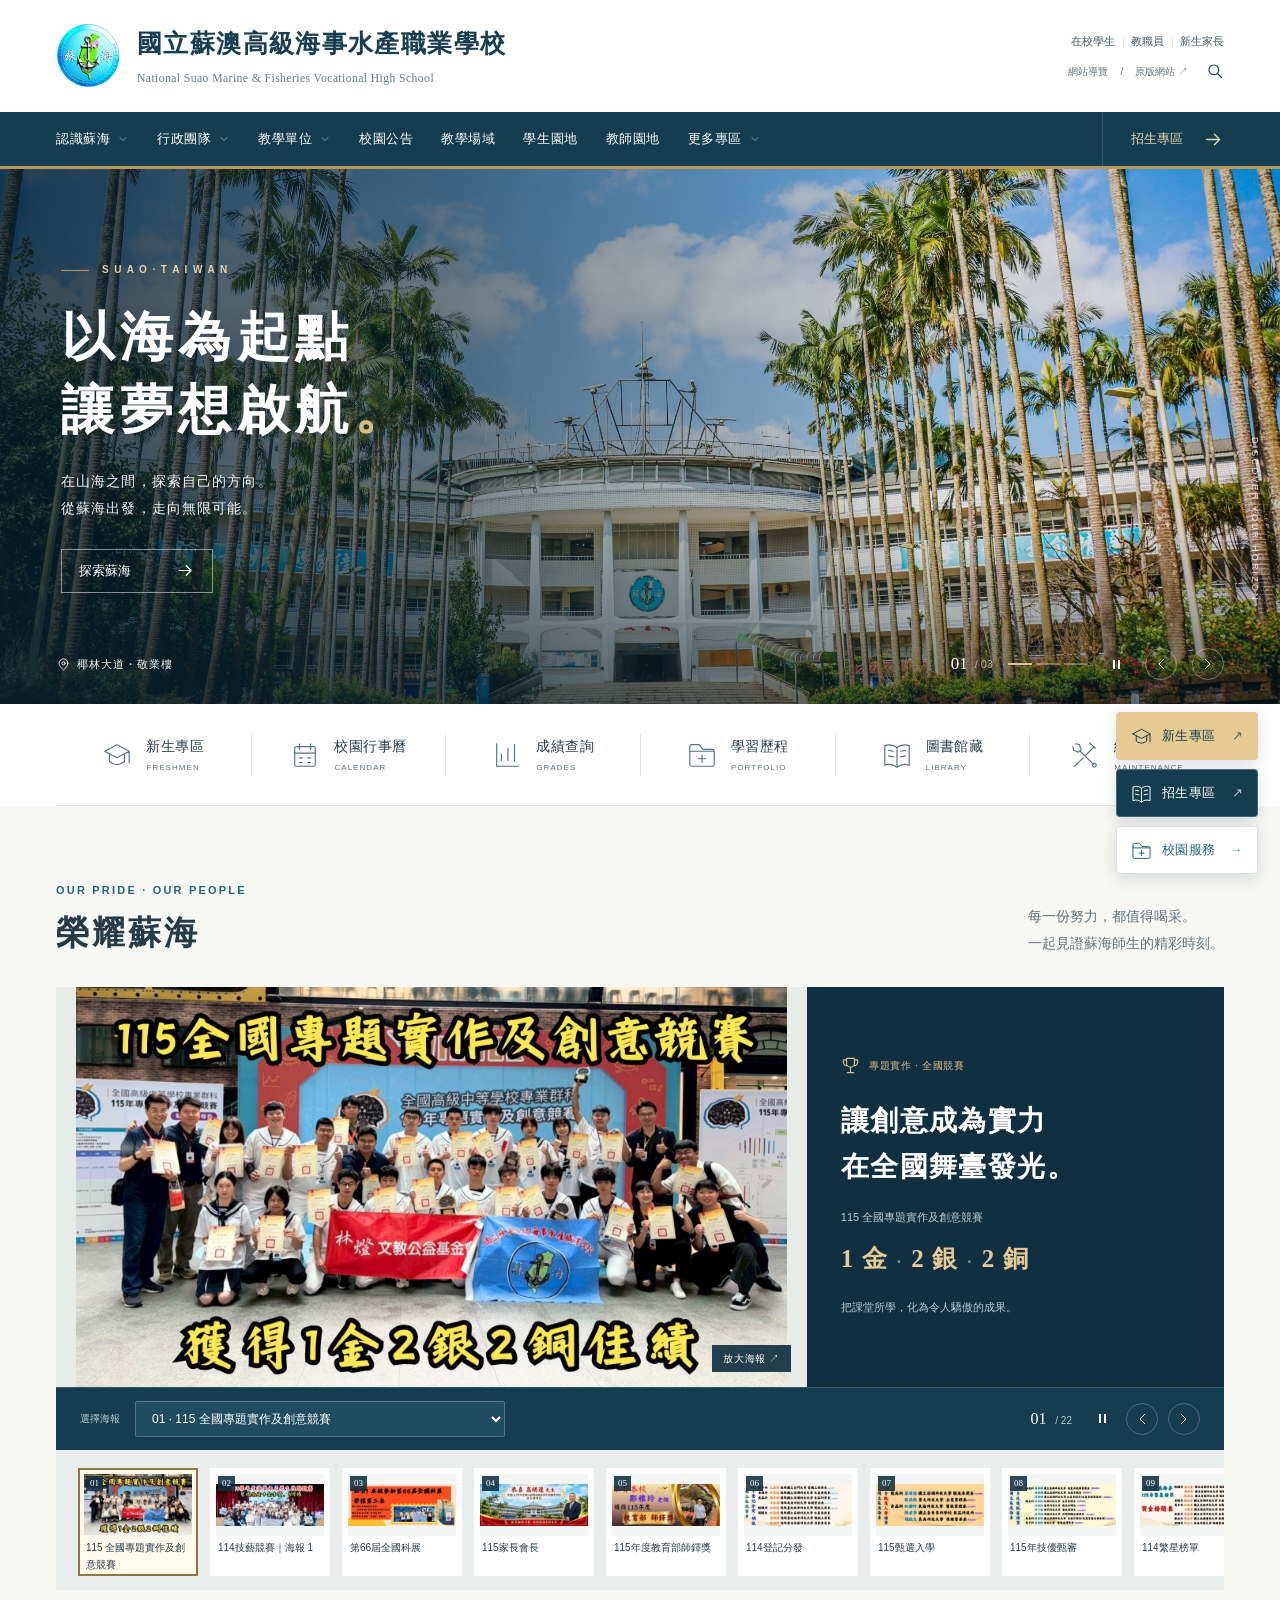
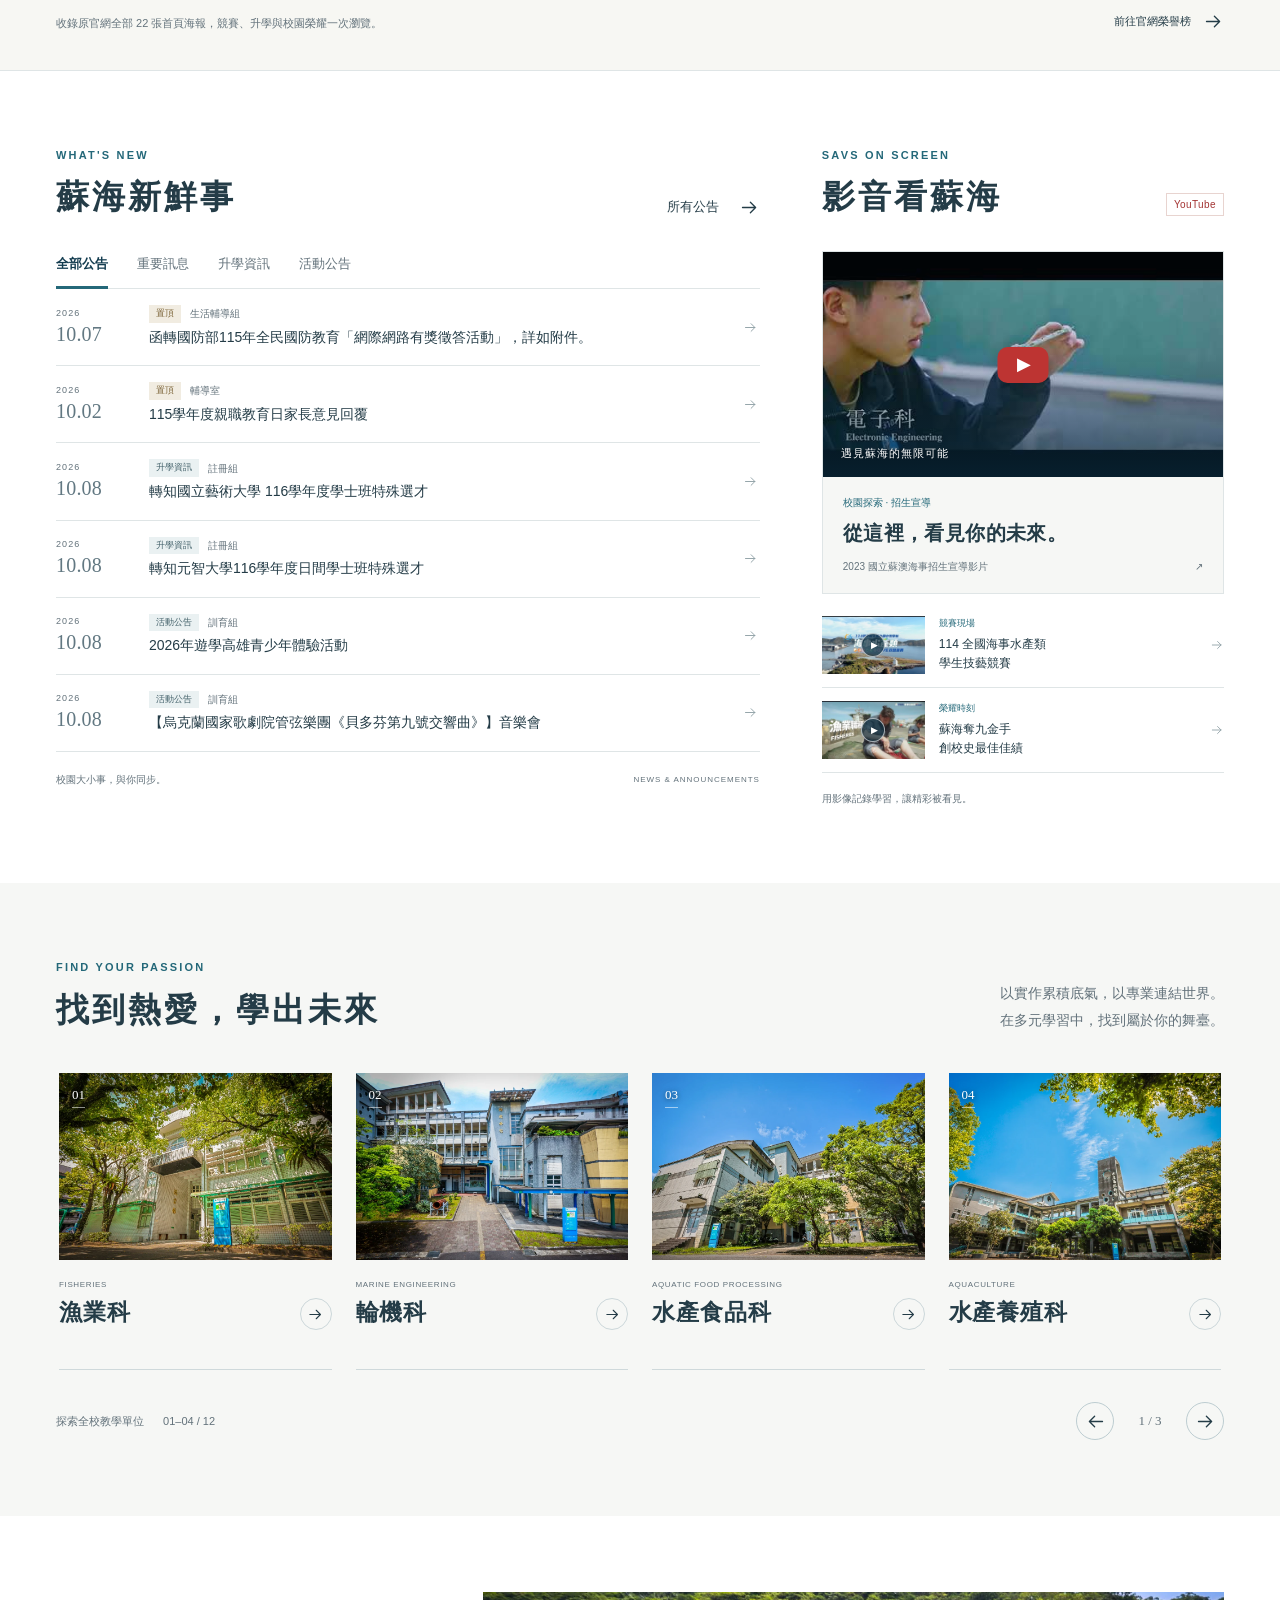
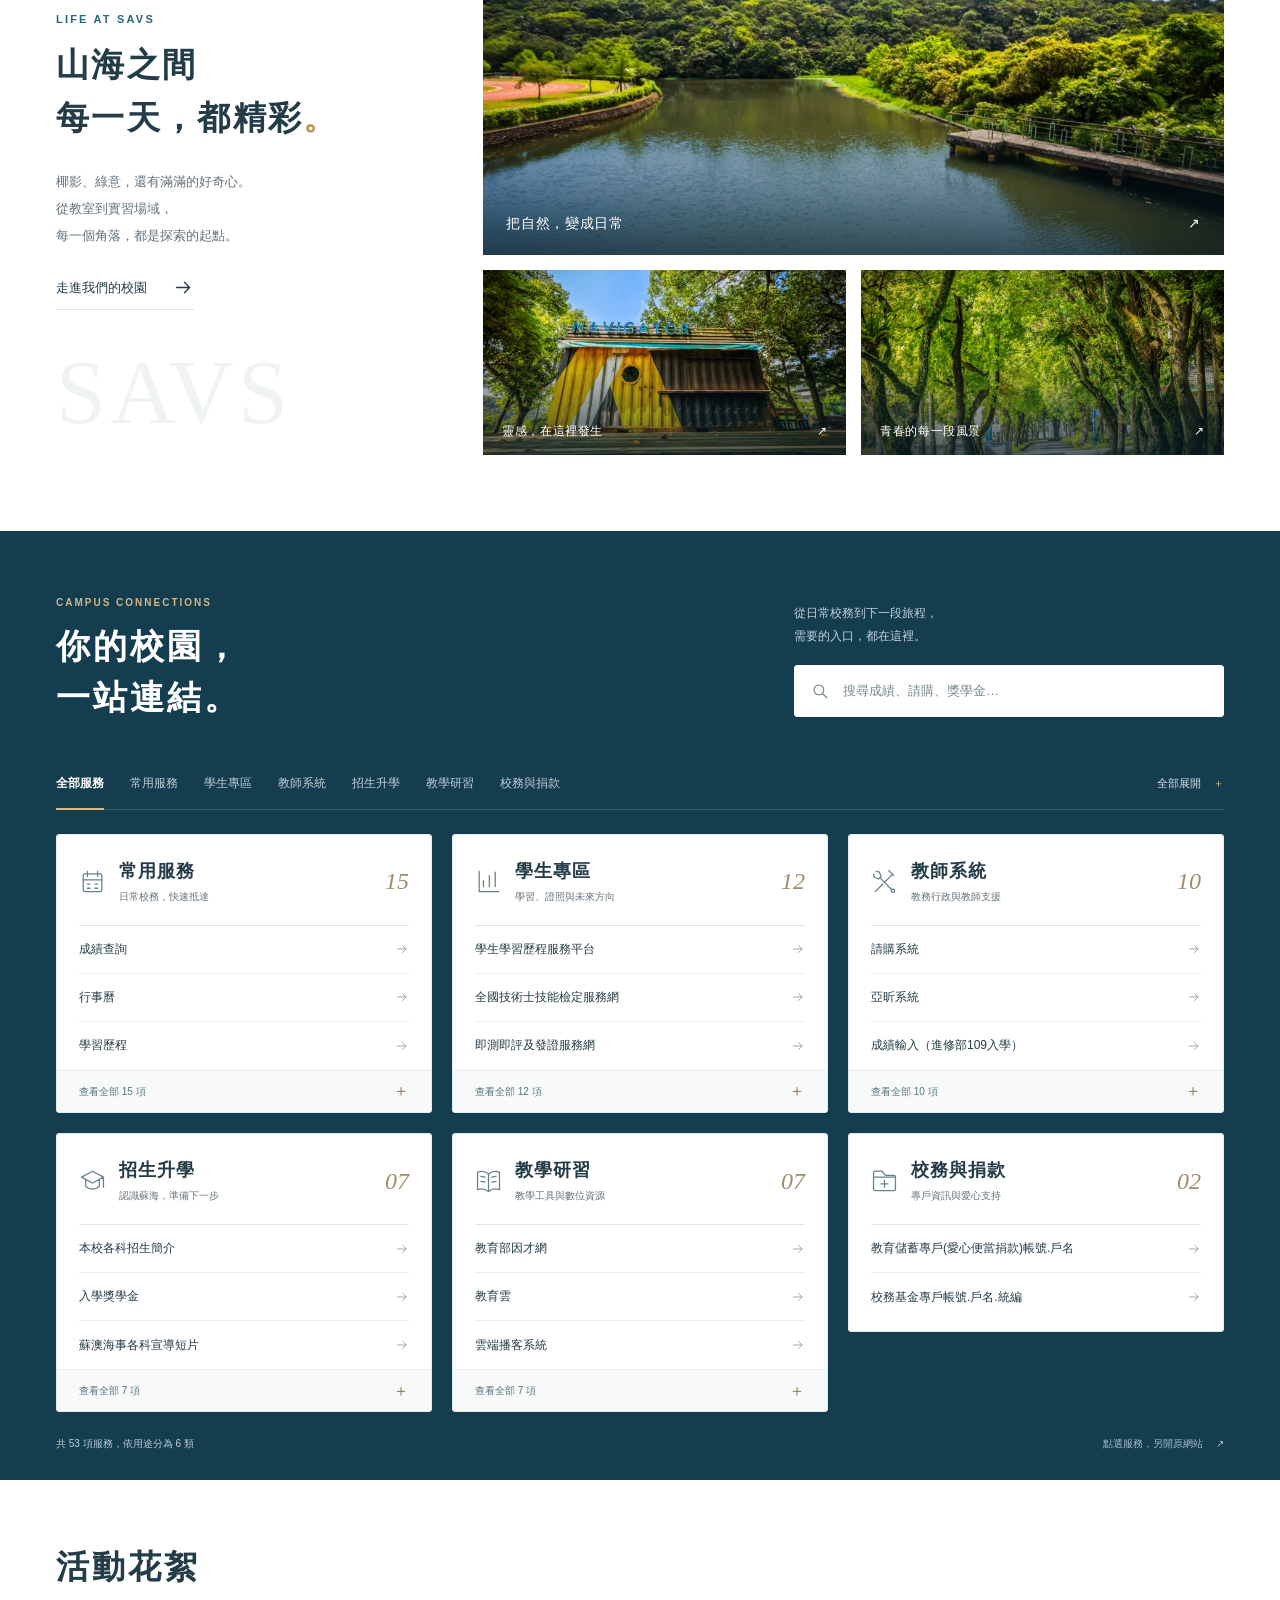
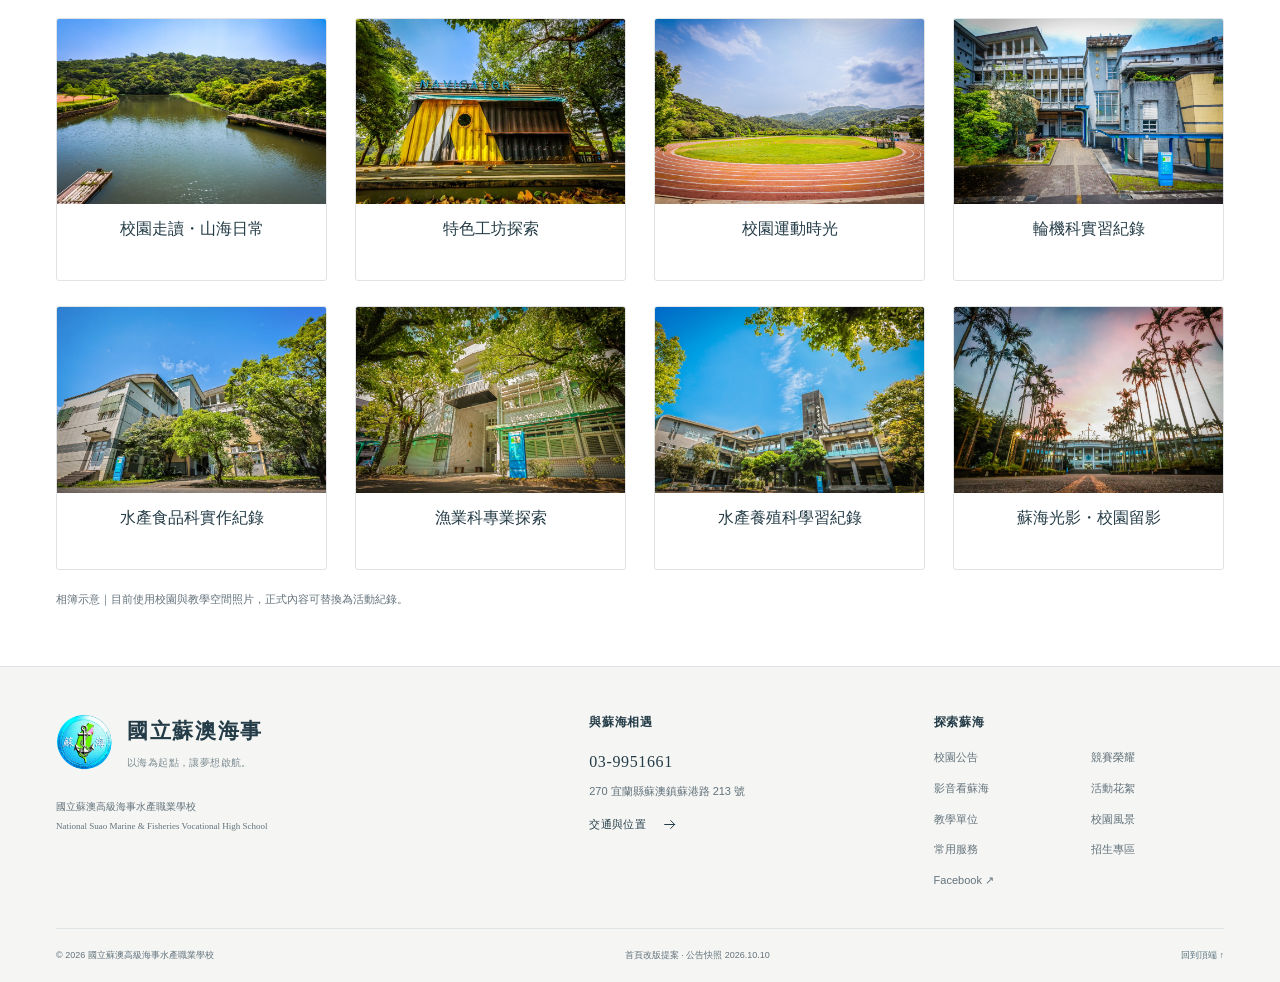
==== commit cbba2e2a: "Add floating campus shortcuts" ====
--- a/index.html
+++ b/index.html
@@ -283,6 +283,15 @@
 
   <footer class="site-footer" id="sitemap"><div class="wrap"><div class="footer-main"><div class="footer-brand"><a class="brand" href="#top"><img src="assets/school-emblem.png" width="58" height="58" alt=""><span><strong>國立蘇澳海事</strong><small>以海為起點，讓夢想啟航。</small></span></a><p>國立蘇澳高級海事水產職業學校<br><span lang="en">National Suao Marine &amp; Fisheries Vocational High School</span></p></div><div class="footer-contact"><h3>與蘇海相遇</h3><a href="tel:+88639951661">03-9951661</a><p>270 宜蘭縣蘇澳鎮蘇港路 213 號</p><a class="footer-map" href="https://www.savs.ilc.edu.tw/ischool/publish_page/0?cid=1232">交通與位置 <svg class="icon"><use href="#i-arrow"/></svg></a></div><div class="footer-links"><h3>探索蘇海</h3><div><a href="#news">校園公告</a><a href="#honors">競賽榮耀</a><a href="#videos">影音看蘇海</a><a href="#activities">活動花絮</a><a href="#departments">教學單位</a><a href="#campus">校園風景</a><a href="#services">常用服務</a><a href="https://www.savs.ilc.edu.tw/ischool/publish_page/117/">招生專區</a><a href="https://zh-tw.facebook.com/savs.ilc.edu.tw/">Facebook ↗</a></div></div></div><div class="footer-bottom"><p>© <span id="copyright-year">2026</span> 國立蘇澳高級海事水產職業學校</p><span>首頁改版提案 · 公告快照 2026.10.10</span><a href="#top">回到頂端 ↑</a></div></div></footer>
 
+  <nav class="floating-quick" aria-label="浮動快捷入口">
+    <div class="floating-links" id="floating-links">
+      <a class="floating-freshmen" href="https://www.savs.ilc.edu.tw/ischool/publish_page/115/"><svg class="icon" aria-hidden="true"><use href="#i-cap"/></svg><span>新生專區</span><span class="floating-arrow" aria-hidden="true">↗</span></a>
+      <a class="floating-admission" href="https://www.savs.ilc.edu.tw/ischool/publish_page/117/"><svg class="icon" aria-hidden="true"><use href="#i-book"/></svg><span>招生專區</span><span class="floating-arrow" aria-hidden="true">↗</span></a>
+      <a class="floating-services" href="#services" data-services-all><svg class="icon" aria-hidden="true"><use href="#i-folder"/></svg><span>校園服務</span><span class="floating-arrow" aria-hidden="true">→</span></a>
+    </div>
+    <button class="floating-toggle" id="floating-toggle" type="button" aria-expanded="false" aria-controls="floating-links"><span>快捷入口</span><svg class="icon" aria-hidden="true"><use href="#i-close"/></svg></button>
+  </nav>
+
   <dialog class="album-dialog" id="album-dialog" aria-labelledby="album-title" aria-describedby="album-description">
     <div class="dialog-header"><div><p class="eyebrow" id="album-category"></p><h2 id="album-title"></h2></div><button class="dialog-close" aria-label="關閉相簿"><svg class="icon"><use href="#i-close"/></svg></button></div>
     <p id="album-description"></p>
--- a/style.css
+++ b/style.css
@@ -228,3 +228,17 @@
 .award-picks.award-thumbnails button:hover{border-color:#a8b8b8}
 .awards-footnote>p{font-size:11px;color:var(--muted);line-height:1.9}
 @media(max-width:767px){.awards-toolbar{display:flex;flex-direction:column;align-items:stretch;gap:14px;padding:16px 18px}.award-selector{gap:10px}.award-selector>span{font-size:10px}.award-selector select{width:100%;font-size:11px;flex:1;padding:9px}.awards-toolbar .award-controls{justify-content:center;margin:0}.award-picks.award-thumbnails{justify-content:flex-start;padding:14px 14px 11px;gap:9px}.award-picks.award-thumbnails button{flex-basis:106px;width:106px}.award-picks.award-thumbnails button>img{height:56px}.award-picks.award-thumbnails button>small{font-size:9px}.awards-footnote>p{font-size:10px}}
+
+/* Fixed corner shortcuts, inspired by the reference school's quick links. */
+.floating-quick{position:fixed;right:22px;bottom:26px;z-index:30}
+.floating-links{display:flex;flex-direction:column;gap:9px}
+.floating-links>a{display:flex;align-items:center;gap:10px;min-width:142px;min-height:48px;padding:11px 14px;border:1px solid transparent;border-radius:4px;font-size:13px;font-weight:500;letter-spacing:.03em;box-shadow:0 4px 16px #102f4026;transition:transform .2s,box-shadow .2s}
+.floating-links>a:hover{transform:translateX(-4px);box-shadow:0 6px 20px #102f403b}
+.floating-links .icon{width:21px;height:21px;stroke-width:1.5}
+.floating-freshmen{background:#e5ca91;color:#183d4f}
+.floating-admission{background:#143d50;color:#fff;border-color:#ffffff38!important}
+.floating-services{background:#fff;color:#246879;border-color:#d7e1e3!important}
+.floating-arrow{margin-left:auto;opacity:.7;font-size:13px}
+.floating-toggle{display:none}
+body.modal-open .floating-quick{visibility:hidden}
+@media(max-width:767px){.floating-quick{right:14px;bottom:calc(14px + env(safe-area-inset-bottom,0px))}.floating-quick:not(.is-open) .floating-links{display:none}.floating-links{gap:8px;margin-bottom:10px}.floating-links>a{min-width:142px;min-height:46px;font-size:12px;padding:10px 13px}.floating-toggle{display:flex;align-items:center;justify-content:space-between;gap:16px;margin-left:auto;padding:11px 14px;min-height:44px;border:1px solid #ffffff4d;border-radius:24px;background:#143d50;color:#fff;font-size:12px;box-shadow:0 4px 18px #102f4033}.floating-toggle .icon{width:16px;height:16px;transform:rotate(45deg);transition:transform .2s}.floating-quick.is-open .floating-toggle .icon{transform:rotate(0)}.floating-links>a:hover{transform:none}}
